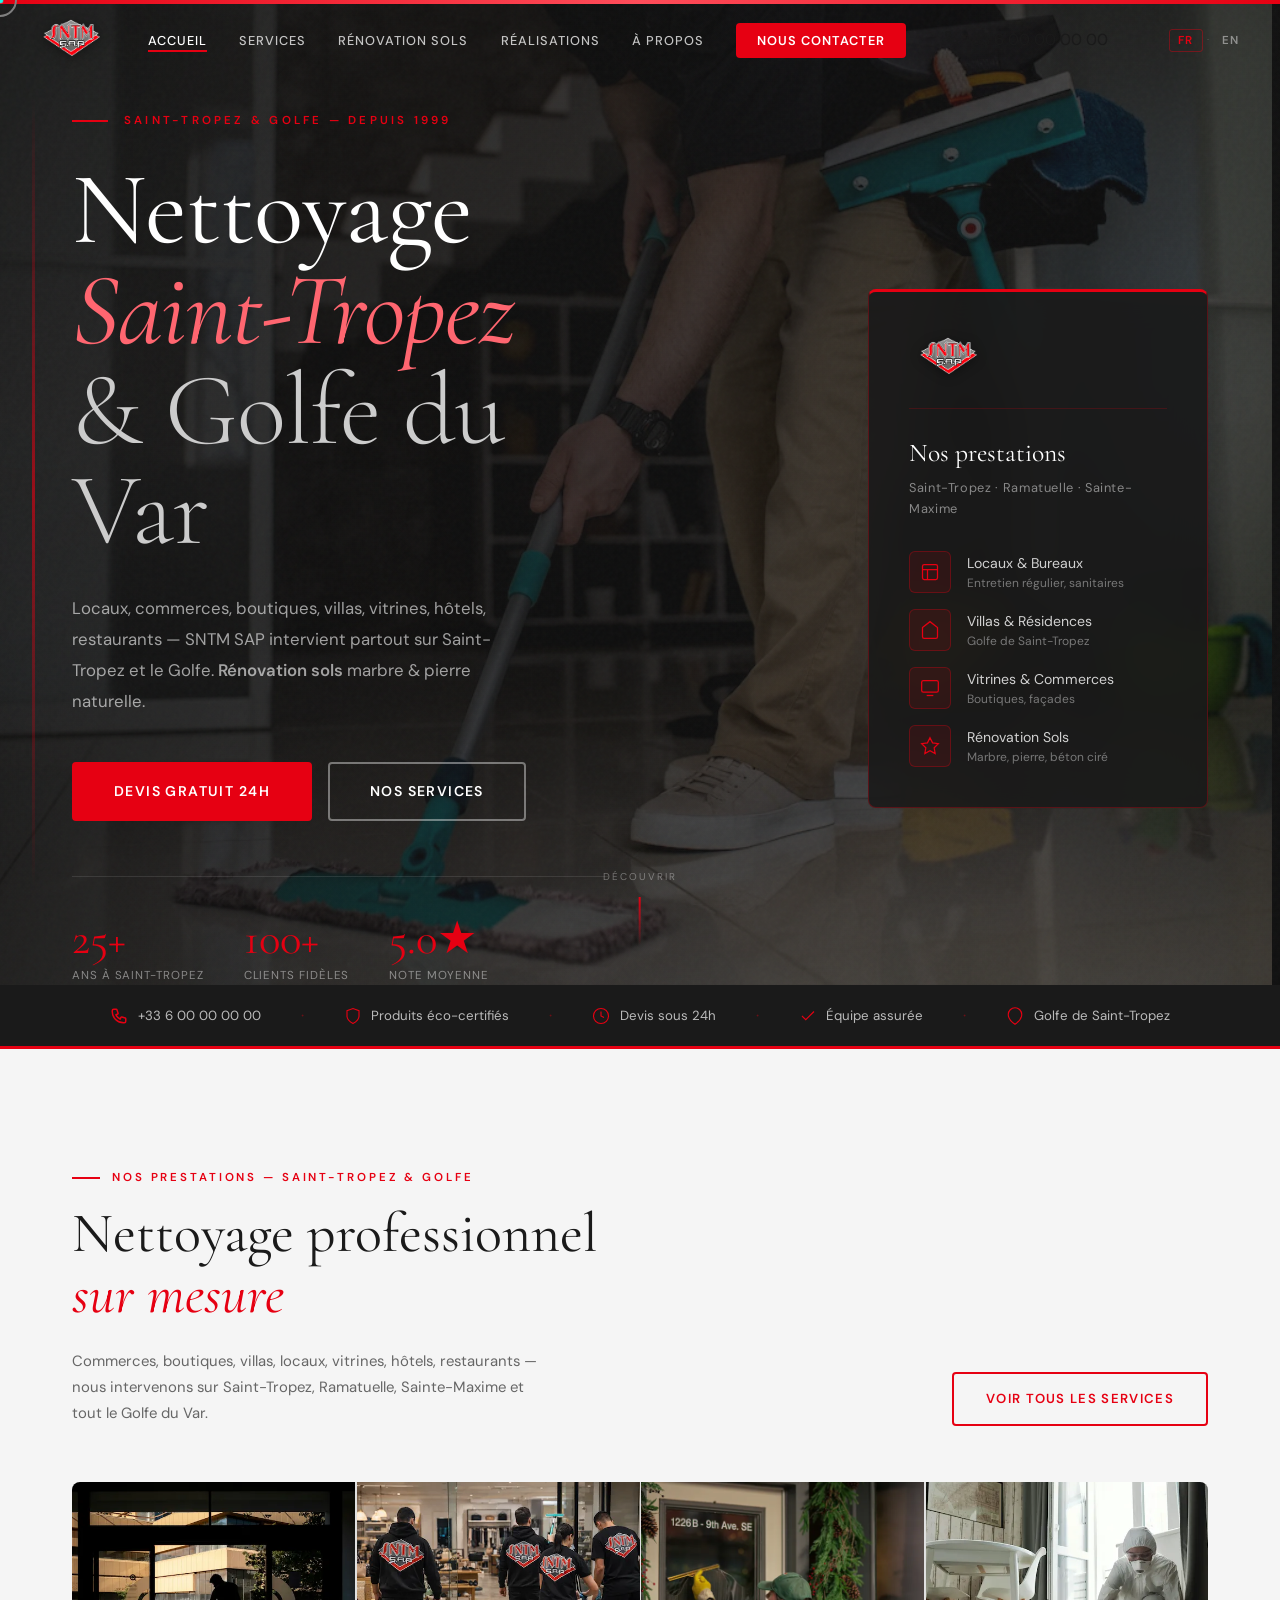
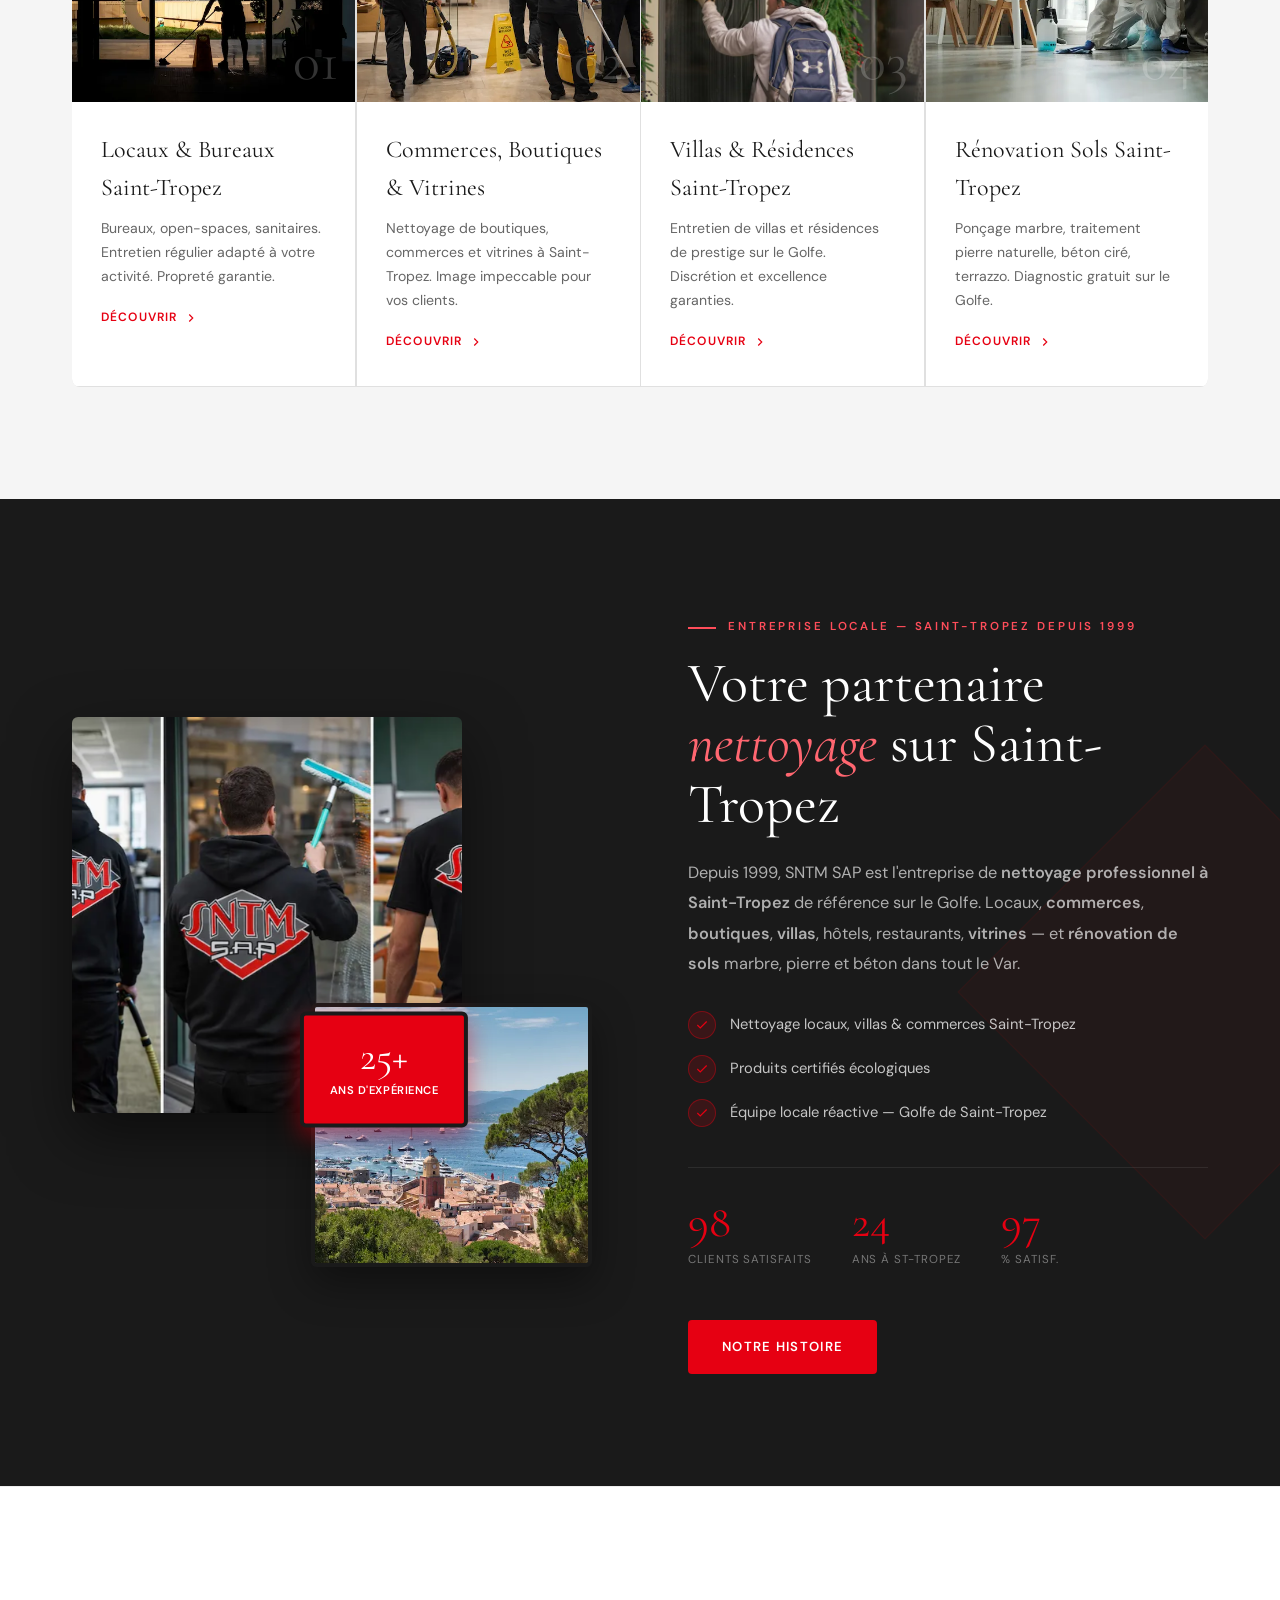
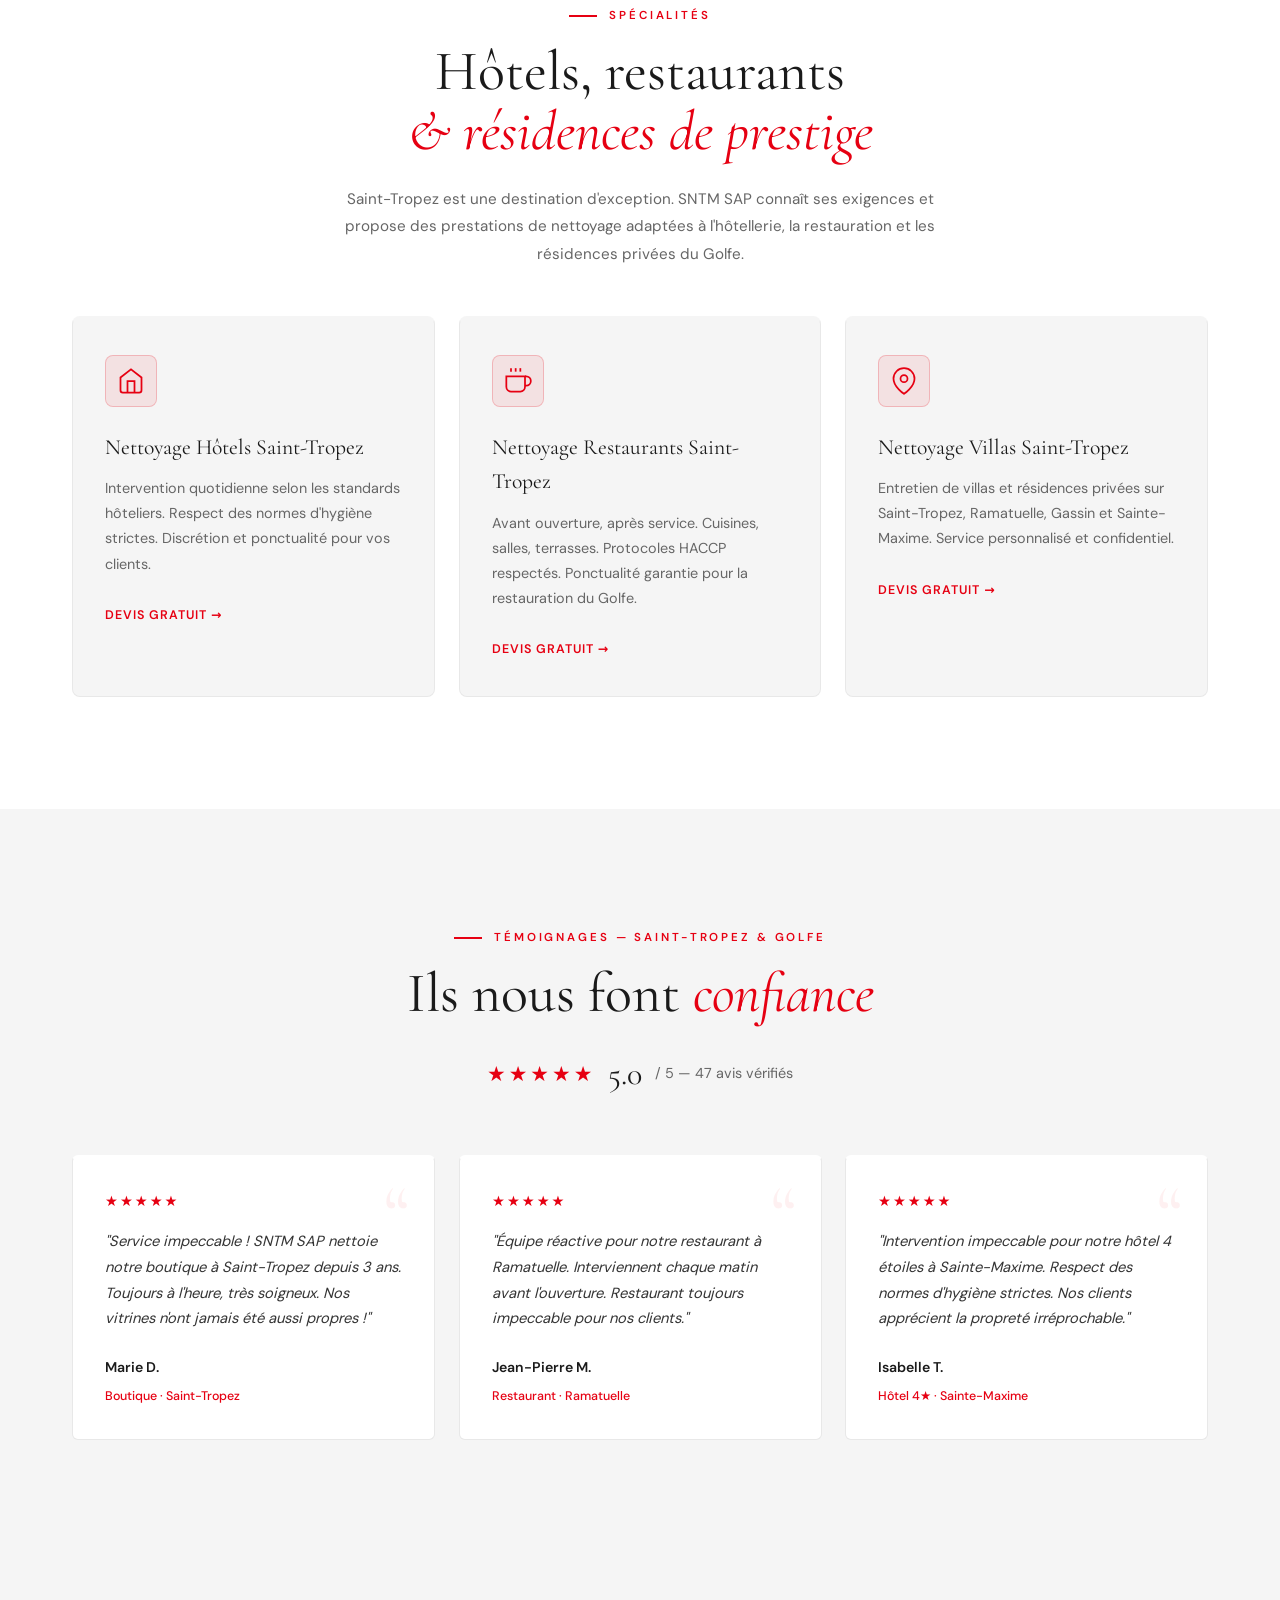
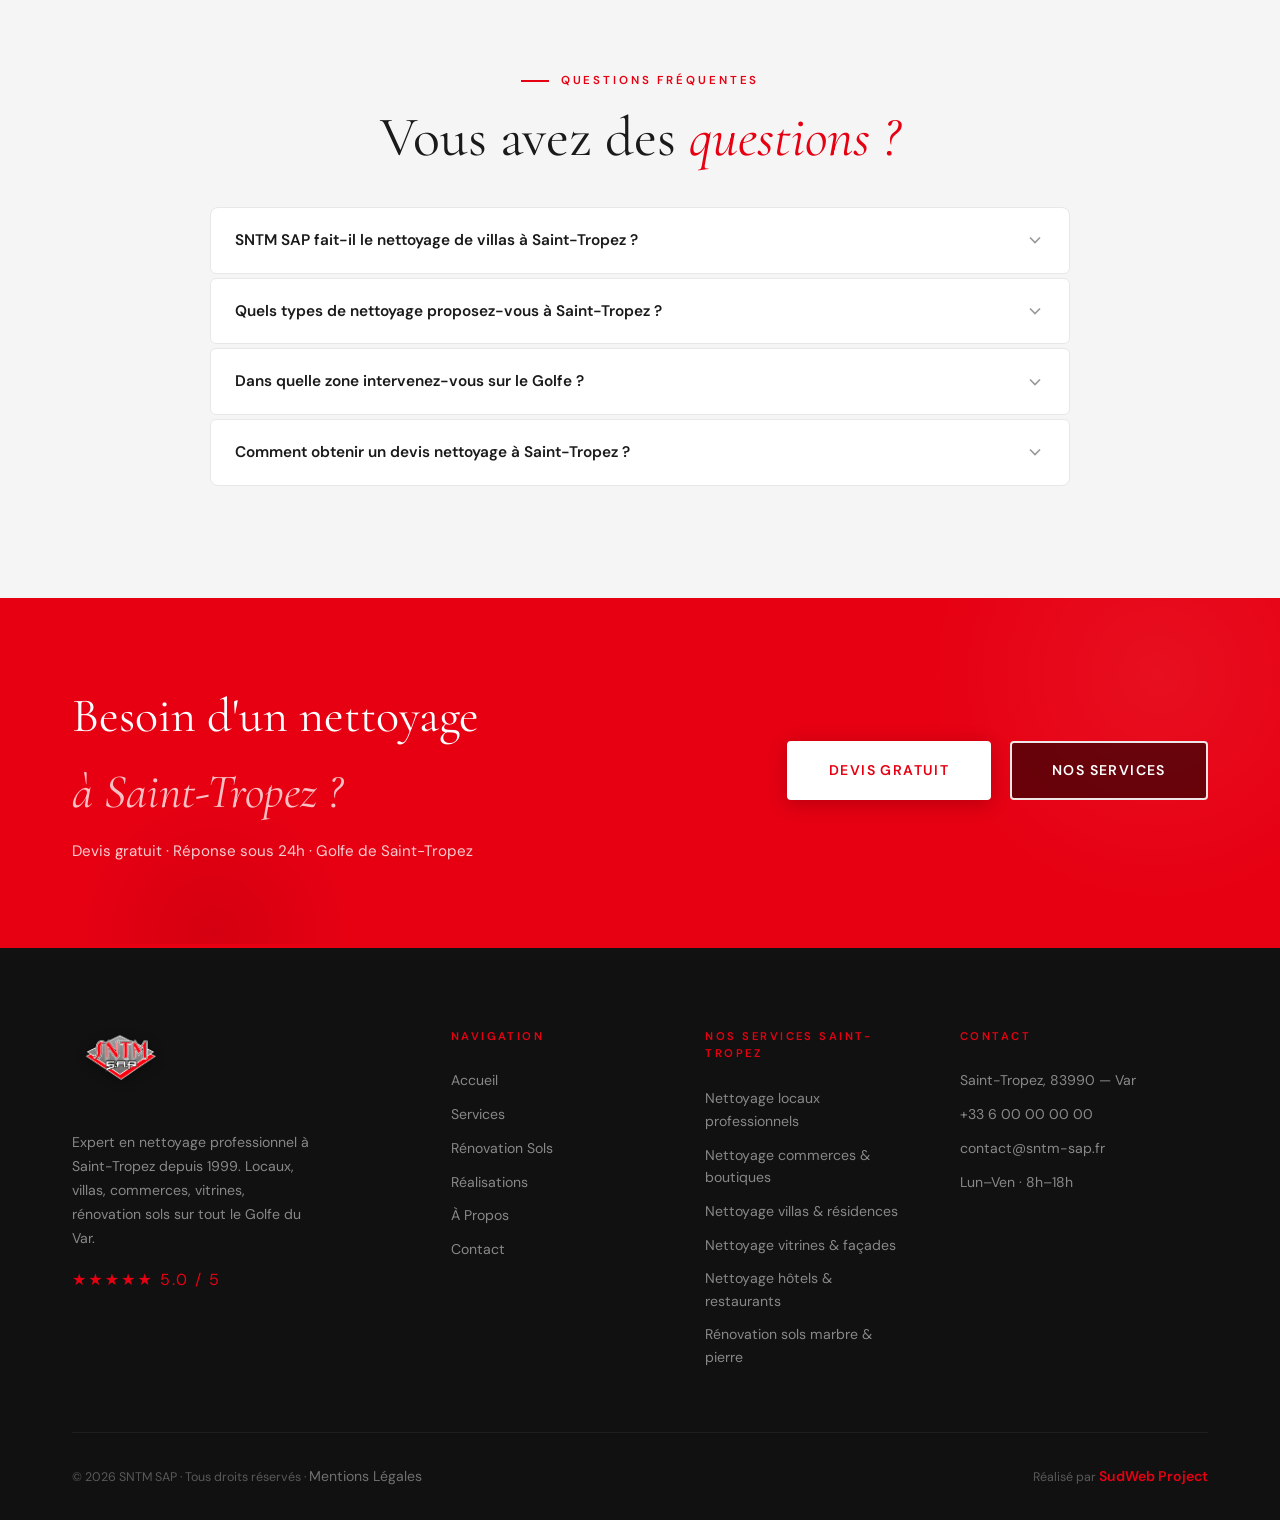
==== index.html @ e5a83b8d "Site SNTM SAP - version finale" ====
<!DOCTYPE html>
<html lang="fr">

<head>
    <meta charset="UTF-8">
    <meta name="viewport" content="width=device-width, initial-scale=1.0">
    <link rel="icon" type="image/x-icon" href="images/favicon (2).ico">
    <link rel="icon" type="image/png" sizes="32x32" href="images/favicon-32x32.png">
    <link rel="apple-touch-icon" sizes="180x180" href="images/apple-touch-icon.png">
    <meta name="theme-color" content="#e60012">

    <!-- TITLE — 57 cars, mot-clé principal en premier -->
    <title>Nettoyage Saint-Tropez – SNTM SAP | Locaux, Villas, Vitrines & Sols</title>

    <!-- META DESCRIPTION — 158 cars, CTA + mots-clés -->
    <meta name="description"
        content="SNTM SAP, nettoyage professionnel à Saint-Tropez depuis 1999. Locaux, commerces, boutiques, villas, vitrines, hôtels. Rénovation sols marbre. Golfe du Var. Devis gratuit 24h.">

    <meta name="robots" content="index, follow, max-snippet:-1, max-image-preview:large, max-video-preview:-1">

    <!-- OPEN GRAPH -->
    <meta property="og:type" content="website">
    <meta property="og:url" content="https://sntm-sap.fr/">
    <meta property="og:title" content="Nettoyage Saint-Tropez – SNTM SAP | Locaux, Villas & Vitrines">
    <meta property="og:description"
        content="Expert nettoyage professionnel Saint-Tropez. Locaux, boutiques, villas, vitrines, rénovation sols marbre. Devis gratuit 24h.">
    <meta property="og:image" content="https://sntm-sap.fr/images/og-sntm-sap.jpg">
    <meta property="og:image:width" content="1200">
    <meta property="og:image:height" content="630">
    <meta property="og:locale" content="fr_FR">
    <meta property="og:site_name" content="SNTM SAP – Nettoyage Saint-Tropez">

    <!-- TWITTER CARD -->
    <meta name="twitter:card" content="summary_large_image">
    <meta name="twitter:title" content="Nettoyage Saint-Tropez – SNTM SAP">
    <meta name="twitter:description"
        content="Nettoyage professionnel Saint-Tropez. Locaux, boutiques, villas, vitrines. Devis 24h.">
    <meta name="twitter:image" content="https://sntm-sap.fr/images/og-sntm-sap.jpg">

    <!-- KEYWORDS — tous les termes cibles -->
    <meta name="keywords"
        content="nettoyage saint-tropez, nettoyage st tropez, nettoyage professionnel saint-tropez, nettoyage commerce saint-tropez, nettoyage boutique saint-tropez, nettoyage vitrines saint-tropez, nettoyage villas saint-tropez, nettoyage locaux saint-tropez, nettoyage hôtel saint-tropez, nettoyage restaurant saint-tropez, rénovation sols saint-tropez, ponçage marbre saint-tropez, entretien locaux var, nettoyage professionnel var 83, société nettoyage golfe saint-tropez, SNTM SAP">

    <!-- GEO -->
    <meta name="geo.region" content="FR-83">
    <meta name="geo.placename" content="Saint-Tropez">
    <meta name="geo.position" content="43.2677;6.6407">
    <meta name="ICBM" content="43.2677, 6.6407">
    <meta name="author" content="SNTM SAP">

    <link rel="canonical" href="https://sntm-sap.fr/">
    <link rel="sitemap" type="application/xml" href="/sitemap.xml">

    <!-- Polices locales — RGPD compliant, 0 requête externe -->
    <link rel="preload" href="fonts/cormorant-garamond-v21-latin-regular.woff2" as="font" type="font/woff2" crossorigin>
    <link rel="preload" href="fonts/cormorant-garamond-v21-latin-italic.woff2" as="font" type="font/woff2" crossorigin>
    <link rel="preload" href="fonts/dm-sans-v17-latin-regular.woff2" as="font" type="font/woff2" crossorigin>
    <link rel="preload" href="fonts/dm-sans-v17-latin-500.woff2" as="font" type="font/woff2" crossorigin>
    <link rel="stylesheet" href="css/fonts.css">

    <link rel="stylesheet" href="css/style.css">
    <link rel="stylesheet" href="css/pages.css">

    <!-- SCHEMA.ORG — LocalBusiness complet + FAQ -->
    <script type="application/ld+json">
  {
    "@context": "https://schema.org",
    "@graph": [
      {
        "@type": "LocalBusiness",
        "@id": "https://sntm-sap.fr/#business",
        "name": "SNTM SAP",
        "legalName": "SNTM SAP",
        "image": "https://sntm-sap.fr/images/og-sntm-sap.jpg",
        "logo": "https://sntm-sap.fr/images/logo SNTM sans fond.webp",
        "description": "SNTM SAP, entreprise de nettoyage professionnel à Saint-Tropez depuis 1999. Nettoyage de locaux, commerces, boutiques, villas, hôtels, restaurants et vitrines. Rénovation de sols en marbre et pierre naturelle sur tout le Golfe de Saint-Tropez.",
        "url": "https://sntm-sap.fr",
        "telephone": "+33600000000",
        "email": "contact@sntm-sap.fr",
        "foundingDate": "1999",
        "slogan": "Votre expert nettoyage professionnel à Saint-Tropez",
        "address": {
          "@type": "PostalAddress",
          "addressLocality": "Saint-Tropez",
          "postalCode": "83990",
          "addressRegion": "Var",
          "addressCountry": "FR"
        },
        "geo": {
          "@type": "GeoCoordinates",
          "latitude": 43.2677,
          "longitude": 6.6407
        },
        "areaServed": [
          {"@type": "City", "name": "Saint-Tropez"},
          {"@type": "City", "name": "Ramatuelle"},
          {"@type": "City", "name": "Gassin"},
          {"@type": "City", "name": "Grimaud"},
          {"@type": "City", "name": "Port Grimaud"},
          {"@type": "City", "name": "Sainte-Maxime"},
          {"@type": "City", "name": "Cavalaire-sur-Mer"},
          {"@type": "City", "name": "La Croix-Valmer"},
          {"@type": "City", "name": "Cogolin"}
        ],
        "openingHoursSpecification": {
          "@type": "OpeningHoursSpecification",
          "dayOfWeek": ["Monday","Tuesday","Wednesday","Thursday","Friday"],
          "opens": "08:00",
          "closes": "18:00"
        },
        "priceRange": "$$",
        "hasOfferCatalog": {
          "@type": "OfferCatalog",
          "name": "Services nettoyage professionnel Saint-Tropez",
          "itemListElement": [
            {"@type": "Offer","itemOffered":{"@type":"Service","name":"Nettoyage locaux professionnels Saint-Tropez"}},
            {"@type": "Offer","itemOffered":{"@type":"Service","name":"Nettoyage commerces et boutiques Saint-Tropez"}},
            {"@type": "Offer","itemOffered":{"@type":"Service","name":"Nettoyage villas Saint-Tropez"}},
            {"@type": "Offer","itemOffered":{"@type":"Service","name":"Nettoyage vitrines Saint-Tropez"}},
            {"@type": "Offer","itemOffered":{"@type":"Service","name":"Nettoyage hôtels Saint-Tropez"}},
            {"@type": "Offer","itemOffered":{"@type":"Service","name":"Nettoyage restaurants Saint-Tropez"}},
            {"@type": "Offer","itemOffered":{"@type":"Service","name":"Rénovation sols marbre Saint-Tropez"}}
          ]
        },
        "aggregateRating": {
          "@type": "AggregateRating",
          "ratingValue": "5.0",
          "bestRating": "5",
          "ratingCount": "47"
        },
        "review": [
          {
            "@type": "Review",
            "author": {"@type": "Person", "name": "Marie D."},
            "reviewRating": {"@type": "Rating", "ratingValue": "5"},
            "reviewBody": "Service impeccable ! SNTM SAP nettoie notre boutique à Saint-Tropez depuis 3 ans. Toujours à l'heure, professionnels et très soigneux."
          },
          {
            "@type": "Review",
            "author": {"@type": "Person", "name": "Jean-Pierre M."},
            "reviewRating": {"@type": "Rating", "ratingValue": "5"},
            "reviewBody": "Équipe réactive pour notre restaurant à Ramatuelle. Ils interviennent chaque matin. Je recommande vivement."
          }
        ]
      },
      {
        "@type": "WebSite",
        "@id": "https://sntm-sap.fr/#website",
        "url": "https://sntm-sap.fr",
        "name": "SNTM SAP – Nettoyage Professionnel Saint-Tropez",
        "inLanguage": "fr-FR"
      },
      {
        "@type": "BreadcrumbList",
        "itemListElement": [
          {"@type": "ListItem", "position": 1, "name": "Accueil", "item": "https://sntm-sap.fr/"}
        ]
      },
      {
        "@type": "FAQPage",
        "mainEntity": [
          {
            "@type": "Question",
            "name": "SNTM SAP fait-il le nettoyage de villas à Saint-Tropez ?",
            "acceptedAnswer": {
              "@type": "Answer",
              "text": "Oui, SNTM SAP intervient pour le nettoyage de villas et résidences de prestige sur tout le Golfe de Saint-Tropez — Saint-Tropez, Ramatuelle, Gassin, Sainte-Maxime, La Croix-Valmer."
            }
          },
          {
            "@type": "Question",
            "name": "Quels types de nettoyage proposez-vous à Saint-Tropez ?",
            "acceptedAnswer": {
              "@type": "Answer",
              "text": "SNTM SAP propose le nettoyage de locaux professionnels, commerces, boutiques, villas, hôtels, restaurants et vitrines à Saint-Tropez. Nous réalisons également la rénovation de sols en marbre, pierre naturelle et béton ciré sur tout le Var."
            }
          },
          {
            "@type": "Question",
            "name": "Dans quelle zone SNTM SAP intervient-il sur le Golfe ?",
            "acceptedAnswer": {
              "@type": "Answer",
              "text": "SNTM SAP intervient sur tout le Golfe de Saint-Tropez : Saint-Tropez, Ramatuelle, Gassin, Grimaud, Port Grimaud, Sainte-Maxime, Cavalaire-sur-Mer, La Croix-Valmer et Cogolin."
            }
          },
          {
            "@type": "Question",
            "name": "Comment obtenir un devis pour un nettoyage à Saint-Tropez ?",
            "acceptedAnswer": {
              "@type": "Answer",
              "text": "Contactez SNTM SAP par téléphone au +33 6 00 00 00 00 ou via le formulaire de contact. Nous répondons sous 24h avec un devis gratuit et personnalisé."
            }
          }
        ]
      }
    ]
  }
  </script>
</head>

<body>

    <div class="cursor-dot" id="cursorDot"></div>
    <div class="cursor-ring" id="cursorRing"></div>

    <!-- NAV -->
    <nav class="nav" id="nav">
        <div class="nav-inner">
            <a href="index.html" class="nav-logo" aria-label="SNTM SAP - Nettoyage Saint-Tropez - Accueil">
                <img src="images/logo SNTM sans fond.webp" alt="SNTM SAP nettoyage professionnel Saint-Tropez"
                    class="nav-logo-img" width="120" height="52">
            </a>
            <ul class="nav-links">
                <li><a href="index.html" class="nav-link active">Accueil</a></li>
                <li><a href="services.html" class="nav-link">Services</a></li>
                <li><a href="sols.html" class="nav-link">Rénovation Sols</a></li>
                <li><a href="realisations.html" class="nav-link">Réalisations</a></li>
                <li><a href="apropos.html" class="nav-link">À Propos</a></li>
                <li><a href="contact.html" class="nav-link nav-cta">Nous contacter</a></li>
            </ul>
            <a href="tel:+33600000000" class="nav-tel" aria-label="Appeler SNTM SAP">
                <svg width="15" height="15" viewBox="0 0 24 24" fill="none" stroke="currentColor" stroke-width="2.5">
                    <path
                        d="M3 5a2 2 0 012-2h3.28a1 1 0 01.948.684l1.498 4.493a1 1 0 01-.502 1.21l-2.257 1.13a11.042 11.042 0 005.516 5.516l1.13-2.257a1 1 0 011.21-.502l4.493 1.498a1 1 0 01.684.949V19a2 2 0 01-2 2h-1C9.716 21 3 14.284 3 6V5z" />
                </svg>
                <span>+33 6 00 00 00 00</span>
            </a>
            <div class="nav-lang">
                <button class="lang-btn active" data-lang="fr">FR</button>
                <span class="lang-sep">·</span>
                <button class="lang-btn" data-lang="en">EN</button>
                <div id="google_translate_element" style="display:none"></div>
            </div>
            <button class="burger" id="burger" aria-label="Menu">
                <span></span><span></span><span></span>
            </button>
        </div>
    </nav>

    <div class="mobile-overlay" id="mobileOverlay"></div>
    <div class="mobile-menu" id="mobileMenu">
        <div class="mobile-menu-logo">
            <img src="images/logo SNTM sans fond.webp" alt="SNTM SAP" width="120" height="52">
        </div>
        <a href="tel:+33600000000" class="mobile-menu-tel">
            <svg width="16" height="16" viewBox="0 0 24 24" fill="none" stroke="currentColor" stroke-width="2.5">
                <path
                    d="M3 5a2 2 0 012-2h3.28a1 1 0 01.948.684l1.498 4.493a1 1 0 01-.502 1.21l-2.257 1.13a11.042 11.042 0 005.516 5.516l1.13-2.257a1 1 0 011.21-.502l4.493 1.498a1 1 0 01.684.949V19a2 2 0 01-2 2h-1C9.716 21 3 14.284 3 6V5z" />
            </svg>
            +33 6 00 00 00 00
        </a>
        <ul>
            <li><a href="index.html" class="mobile-link">Accueil</a></li>
            <li><a href="services.html" class="mobile-link">Services</a></li>
            <li><a href="sols.html" class="mobile-link">Rénovation Sols</a></li>
            <li><a href="realisations.html" class="mobile-link">Réalisations</a></li>
            <li><a href="apropos.html" class="mobile-link">À Propos</a></li>
            <li><a href="contact.html" class="mobile-link cta">Nous contacter</a></li>
        </ul>
    </div>

    <main>

        <!-- HERO — H1 avec mot-clé principal "Nettoyage Saint-Tropez" -->
        <section class="hero" aria-label="Nettoyage professionnel Saint-Tropez">
            <div class="hero-bg">
                <div class="hero-slide active" style="background-image:url('images/Hero-index-nettoyage-locaux.webp')">
                </div>
                <div class="hero-slide" style="background-image:url('images/nettoyage locaux pro.webp')"></div>
                <div class="hero-slide" style="background-image:url('images/nettoyage locaux professionnels.webp')">
                </div>
                <div class="hero-overlay"></div>
                <div class="hero-grain"></div>
            </div>
            <div class="hero-line" aria-hidden="true"></div>

            <div class="hero-content">
                <div class="hero-left">

                    <div class="hero-logo-badge" data-reveal>
                        <img src="images/logo SNTM sans fond.webp" alt="SNTM SAP – Nettoyage Professionnel Saint-Tropez"
                            class="hero-logo-img" width="180" height="78" loading="eager">
                    </div>

                    <div class="hero-eyebrow" data-reveal>Saint-Tropez &amp; Golfe — Depuis 1999</div>

                    <!-- H1 : mot-clé "Nettoyage Saint-Tropez" en premier -->
                    <h1 class="hero-title" data-reveal data-d="1">
                        <span>Nettoyage</span>
                        <em>Saint-Tropez</em>
                        <strong>&amp; Golfe du Var</strong>
                    </h1>

                    <!-- Sous-titre : cite tous les types de lieux -->
                    <p class="hero-sub" data-reveal data-d="2">
                        Locaux, commerces, boutiques, villas, vitrines, hôtels, restaurants — SNTM SAP intervient
                        partout sur Saint-Tropez et le Golfe. <strong>Rénovation sols</strong> marbre &amp; pierre
                        naturelle.
                    </p>

                    <div class="hero-actions" data-reveal data-d="3">
                        <a href="contact.html" class="btn btn-red btn-lg">Devis Gratuit 24h</a>
                        <a href="services.html" class="btn btn-ghost-white btn-lg">Nos Services</a>
                    </div>

                    <div class="hero-stats" data-reveal data-d="4">
                        <div class="hero-stat"><strong>25+</strong><span>Ans à Saint-Tropez</span></div>
                        <div class="hero-stat"><strong>100+</strong><span>Clients fidèles</span></div>
                        <div class="hero-stat"><strong>5.0★</strong><span>Note moyenne</span></div>
                    </div>
                </div>

                <div class="hero-right" data-reveal data-d="3">
                    <div class="hero-card-float">
                        <div class="hero-card-logo">
                            <img src="images/logo SNTM sans fond.webp" alt="SNTM SAP" width="130" height="56"
                                loading="eager">
                        </div>
                        <div class="hero-card-title">Nos prestations</div>
                        <div class="hero-card-sub">Saint-Tropez · Ramatuelle · Sainte-Maxime</div>
                        <div class="hero-card-items">
                            <div class="hero-card-item">
                                <div class="hero-card-icon"><svg width="20" height="20" viewBox="0 0 24 24" fill="none"
                                        stroke="currentColor" stroke-width="1.5">
                                        <rect x="3" y="3" width="18" height="18" rx="2" />
                                        <path d="M3 9h18M9 21V9" />
                                    </svg></div>
                                <div class="hero-card-label">Locaux &amp; Bureaux<strong>Entretien régulier,
                                        sanitaires</strong></div>
                            </div>
                            <div class="hero-card-item">
                                <div class="hero-card-icon"><svg width="20" height="20" viewBox="0 0 24 24" fill="none"
                                        stroke="currentColor" stroke-width="1.5">
                                        <path d="M3 9l9-7 9 7v11a2 2 0 01-2 2H5a2 2 0 01-2-2z" />
                                    </svg></div>
                                <div class="hero-card-label">Villas &amp; Résidences<strong>Golfe de
                                        Saint-Tropez</strong></div>
                            </div>
                            <div class="hero-card-item">
                                <div class="hero-card-icon"><svg width="20" height="20" viewBox="0 0 24 24" fill="none"
                                        stroke="currentColor" stroke-width="1.5">
                                        <rect x="2" y="3" width="20" height="14" rx="2" />
                                        <line x1="8" y1="21" x2="16" y2="21" />
                                    </svg></div>
                                <div class="hero-card-label">Vitrines &amp; Commerces<strong>Boutiques, façades</strong>
                                </div>
                            </div>
                            <div class="hero-card-item">
                                <div class="hero-card-icon"><svg width="20" height="20" viewBox="0 0 24 24" fill="none"
                                        stroke="currentColor" stroke-width="1.5">
                                        <polygon
                                            points="12 2 15.09 8.26 22 9.27 17 14.14 18.18 21.02 12 17.77 5.82 21.02 7 14.14 2 9.27 8.91 8.26 12 2" />
                                    </svg></div>
                                <div class="hero-card-label">Rénovation Sols<strong>Marbre, pierre, béton ciré</strong>
                                </div>
                            </div>
                        </div>
                    </div>
                </div>
            </div>

            <div class="hero-scroll" aria-hidden="true">
                <span>Découvrir</span>
                <div class="hero-scroll-bar"></div>
            </div>
        </section>

        <!-- TRUST STRIP -->
        <div class="trust-strip">
            <div class="trust-strip-inner">
                <a href="tel:+33600000000" class="trust-item trust-tel" aria-label="Appeler SNTM SAP">
                    <svg width="18" height="18" viewBox="0 0 24 24" fill="none" stroke="currentColor" stroke-width="2">
                        <path
                            d="M3 5a2 2 0 012-2h3.28a1 1 0 01.948.684l1.498 4.493a1 1 0 01-.502 1.21l-2.257 1.13a11.042 11.042 0 005.516 5.516l1.13-2.257a1 1 0 011.21-.502l4.493 1.498a1 1 0 01.684.949V19a2 2 0 01-2 2h-1C9.716 21 3 14.284 3 6V5z" />
                    </svg>
                    <span class="trust-tel-num">+33 6 00 00 00 00</span>
                </a>
                <div class="trust-sep">·</div>
                <div class="trust-item"><svg width="18" height="18" viewBox="0 0 24 24" fill="none"
                        stroke="currentColor" stroke-width="1.5">
                        <path d="M12 22s8-4 8-10V5l-8-3-8 3v7c0 6 8 10 8 10z" />
                    </svg><span>Produits éco-certifiés</span></div>
                <div class="trust-sep">·</div>
                <div class="trust-item"><svg width="18" height="18" viewBox="0 0 24 24" fill="none"
                        stroke="currentColor" stroke-width="1.5">
                        <circle cx="12" cy="12" r="10" />
                        <polyline points="12 6 12 12 16 14" />
                    </svg><span>Devis sous 24h</span></div>
                <div class="trust-sep">·</div>
                <div class="trust-item"><svg width="18" height="18" viewBox="0 0 24 24" fill="none"
                        stroke="currentColor" stroke-width="1.5">
                        <polyline points="20 6 9 17 4 12" />
                    </svg><span>Équipe assurée</span></div>
                <div class="trust-sep">·</div>
                <div class="trust-item"><svg width="18" height="18" viewBox="0 0 24 24" fill="none"
                        stroke="currentColor" stroke-width="1.5">
                        <path d="M21 10c0 7-9 13-9 13s-9-6-9-13a9 9 0 0118 0z" />
                    </svg><span>Golfe de Saint-Tropez</span></div>
            </div>
        </div>

        <!-- SERVICES — H2 + H3 avec mots-clés locaux -->
        <section class="home-services" aria-label="Services nettoyage Saint-Tropez">
            <div class="container">
                <div class="home-services-header" data-reveal>
                    <div>
                        <div class="s-tag">Nos Prestations — Saint-Tropez &amp; Golfe</div>
                        <h2 class="s-title">Nettoyage professionnel<br><em>sur mesure</em></h2>
                        <p style="color:#666;font-size:.93rem;max-width:480px;margin-top:.75rem;line-height:1.75">
                            Commerces, boutiques, villas, locaux, vitrines, hôtels, restaurants — nous intervenons sur
                            Saint-Tropez, Ramatuelle, Sainte-Maxime et tout le Golfe du Var.
                        </p>
                    </div>
                    <a href="services.html" class="btn btn-outline-red">Voir tous les services</a>
                </div>

                <div class="home-services-grid">
                    <article class="hs-card" data-reveal data-d="1">
                        <div class="hs-card-img">
                            <img src="images/Nettoyage-bureau.webp"
                                alt="Nettoyage locaux professionnels bureaux Saint-Tropez" loading="lazy" width="600"
                                height="400">
                            <span class="hs-card-num">01</span>
                        </div>
                        <div class="hs-card-body">
                            <h3>Locaux &amp; Bureaux Saint-Tropez</h3>
                            <p>Bureaux, open-spaces, sanitaires. Entretien régulier adapté à votre activité. Propreté
                                garantie.</p>
                            <a href="services.html#locaux" class="hs-card-link">Découvrir <svg width="14" height="14"
                                    viewBox="0 0 24 24" fill="none" stroke="currentColor" stroke-width="2">
                                    <polyline points="9 18 15 12 9 6" />
                                </svg></a>
                        </div>
                    </article>

                    <article class="hs-card" data-reveal data-d="2">
                        <div class="hs-card-img">
                            <img src="images/nettoyage commerce.webp"
                                alt="Nettoyage commerce boutique vitrine Saint-Tropez" loading="lazy" width="600"
                                height="400">
                            <span class="hs-card-num">02</span>
                        </div>
                        <div class="hs-card-body">
                            <h3>Commerces, Boutiques &amp; Vitrines</h3>
                            <p>Nettoyage de boutiques, commerces et vitrines à Saint-Tropez. Image impeccable pour vos
                                clients.</p>
                            <a href="services.html#commerce" class="hs-card-link">Découvrir <svg width="14" height="14"
                                    viewBox="0 0 24 24" fill="none" stroke="currentColor" stroke-width="2">
                                    <polyline points="9 18 15 12 9 6" />
                                </svg></a>
                        </div>
                    </article>

                    <article class="hs-card" data-reveal data-d="3">
                        <div class="hs-card-img">
                            <img src="images/nettoyage vitres homme.webp"
                                alt="Nettoyage villas résidences prestige Golfe Saint-Tropez" loading="lazy" width="600"
                                height="400">
                            <span class="hs-card-num">03</span>
                        </div>
                        <div class="hs-card-body">
                            <h3>Villas &amp; Résidences Saint-Tropez</h3>
                            <p>Entretien de villas et résidences de prestige sur le Golfe. Discrétion et excellence
                                garanties.</p>
                            <a href="services.html#villas" class="hs-card-link">Découvrir <svg width="14" height="14"
                                    viewBox="0 0 24 24" fill="none" stroke="currentColor" stroke-width="2">
                                    <polyline points="9 18 15 12 9 6" />
                                </svg></a>
                        </div>
                    </article>

                    <article class="hs-card" data-reveal data-d="4">
                        <div class="hs-card-img">
                            <img src="images/sols-renovation.webp"
                                alt="Rénovation sols marbre pierre naturelle Saint-Tropez Var" loading="lazy"
                                width="600" height="400">
                            <span class="hs-card-num">04</span>
                        </div>
                        <div class="hs-card-body">
                            <h3>Rénovation Sols Saint-Tropez</h3>
                            <p>Ponçage marbre, traitement pierre naturelle, béton ciré, terrazzo. Diagnostic gratuit sur
                                le Golfe.</p>
                            <a href="sols.html" class="hs-card-link">Découvrir <svg width="14" height="14"
                                    viewBox="0 0 24 24" fill="none" stroke="currentColor" stroke-width="2">
                                    <polyline points="9 18 15 12 9 6" />
                                </svg></a>
                        </div>
                    </article>
                </div>
            </div>
        </section>

        <!-- À PROPOS MINI — texte riche en mots-clés naturels -->
        <section class="home-about" aria-label="SNTM SAP entreprise nettoyage Saint-Tropez depuis 1999">
            <div class="container">
                <div class="home-about-grid">
                    <div class="home-about-imgs" data-reveal>
                        <div class="ha-img-1"><img src="images/équipe SNTM.webp"
                                alt="Équipe SNTM SAP nettoyage Saint-Tropez" loading="lazy"></div>
                        <div class="ha-img-2"><img src="images/image village st tropez.webp"
                                alt="Village Saint-Tropez Var" loading="lazy"></div>
                        <div class="ha-badge"><strong>25+</strong><span>Ans d'expérience</span></div>
                    </div>
                    <div class="home-about-text" data-reveal>
                        <div class="s-tag light">Entreprise locale — Saint-Tropez depuis 1999</div>
                        <h2 class="s-title white">Votre partenaire <em>nettoyage</em> sur Saint-Tropez</h2>
                        <p class="s-desc white">
                            Depuis 1999, SNTM SAP est l'entreprise de <strong>nettoyage professionnel à
                                Saint-Tropez</strong> de référence sur le Golfe. Locaux, <strong>commerces</strong>,
                            <strong>boutiques</strong>, <strong>villas</strong>, hôtels, restaurants,
                            <strong>vitrines</strong> — et <strong>rénovation de sols</strong> marbre, pierre et béton
                            dans tout le Var.
                        </p>
                        <div class="home-about-values">
                            <div class="ha-value">
                                <div class="ha-value-check"><svg width="14" height="14" viewBox="0 0 24 24" fill="none"
                                        stroke="currentColor" stroke-width="2">
                                        <polyline points="20 6 9 17 4 12" />
                                    </svg></div>Nettoyage locaux, villas &amp; commerces Saint-Tropez
                            </div>
                            <div class="ha-value">
                                <div class="ha-value-check"><svg width="14" height="14" viewBox="0 0 24 24" fill="none"
                                        stroke="currentColor" stroke-width="2">
                                        <polyline points="20 6 9 17 4 12" />
                                    </svg></div>Produits certifiés écologiques
                            </div>
                            <div class="ha-value">
                                <div class="ha-value-check"><svg width="14" height="14" viewBox="0 0 24 24" fill="none"
                                        stroke="currentColor" stroke-width="2">
                                        <polyline points="20 6 9 17 4 12" />
                                    </svg></div>Équipe locale réactive — Golfe de Saint-Tropez
                            </div>
                        </div>
                        <div class="home-about-stats">
                            <div class="ha-stat"><strong class="stat-num" data-target="100">0</strong><span>Clients
                                    satisfaits</span></div>
                            <div class="ha-stat"><strong class="stat-num" data-target="25">0</strong><span>Ans à
                                    St-Tropez</span></div>
                            <div class="ha-stat"><strong class="stat-num" data-target="99">0</strong><span>%
                                    satisf.</span></div>
                        </div>
                        <br><a href="apropos.html" class="btn btn-red" style="margin-top:1.5rem">Notre histoire</a>
                    </div>
                </div>
            </div>
        </section>

        <!-- SPÉCIALITÉS HÔTELS / RESTAURANTS / VILLAS — section dédiée aux mots-clés manquants -->
        <section class="home-specialites" aria-label="Nettoyage hôtels restaurants villas Saint-Tropez">
            <div class="container">
                <div data-reveal style="text-align:center;margin-bottom:3rem">
                    <div class="s-tag" style="justify-content:center">Spécialités</div>
                    <h2 class="s-title" style="text-align:center">Hôtels, restaurants<br><em>&amp; résidences de
                            prestige</em></h2>
                    <p
                        style="text-align:center;color:#666;font-size:.95rem;max-width:620px;margin:1rem auto 0;line-height:1.8">
                        Saint-Tropez est une destination d'exception. SNTM SAP connaît ses exigences et propose des
                        prestations de nettoyage adaptées à l'hôtellerie, la restauration et les résidences privées du
                        Golfe.
                    </p>
                </div>
                <div class="specialites-grid">
                    <div class="specialite-card" data-reveal data-d="1">
                        <div class="specialite-icon"><svg width="28" height="28" viewBox="0 0 24 24" fill="none"
                                stroke="currentColor" stroke-width="1.5">
                                <path d="M3 9l9-7 9 7v11a2 2 0 01-2 2H5a2 2 0 01-2-2z" />
                                <polyline points="9 22 9 12 15 12 15 22" />
                            </svg></div>
                        <h3>Nettoyage Hôtels Saint-Tropez</h3>
                        <p>Intervention quotidienne selon les standards hôteliers. Respect des normes d'hygiène
                            strictes. Discrétion et ponctualité pour vos clients.</p>
                        <a href="contact.html" class="specialite-link">Devis gratuit →</a>
                    </div>
                    <div class="specialite-card" data-reveal data-d="2">
                        <div class="specialite-icon"><svg width="28" height="28" viewBox="0 0 24 24" fill="none"
                                stroke="currentColor" stroke-width="1.5">
                                <path d="M18 8h1a4 4 0 010 8h-1" />
                                <path d="M2 8h16v9a4 4 0 01-4 4H6a4 4 0 01-4-4V8z" />
                                <line x1="6" y1="1" x2="6" y2="4" />
                                <line x1="10" y1="1" x2="10" y2="4" />
                                <line x1="14" y1="1" x2="14" y2="4" />
                            </svg></div>
                        <h3>Nettoyage Restaurants Saint-Tropez</h3>
                        <p>Avant ouverture, après service. Cuisines, salles, terrasses. Protocoles HACCP respectés.
                            Ponctualité garantie pour la restauration du Golfe.</p>
                        <a href="contact.html" class="specialite-link">Devis gratuit →</a>
                    </div>
                    <div class="specialite-card" data-reveal data-d="3">
                        <div class="specialite-icon"><svg width="28" height="28" viewBox="0 0 24 24" fill="none"
                                stroke="currentColor" stroke-width="1.5">
                                <path d="M21 10c0 7-9 13-9 13s-9-6-9-13a9 9 0 0118 0z" />
                                <circle cx="12" cy="10" r="3" />
                            </svg></div>
                        <h3>Nettoyage Villas Saint-Tropez</h3>
                        <p>Entretien de villas et résidences privées sur Saint-Tropez, Ramatuelle, Gassin et
                            Sainte-Maxime. Service personnalisé et confidentiel.</p>
                        <a href="contact.html" class="specialite-link">Devis gratuit →</a>
                    </div>
                </div>
            </div>
        </section>

        <!-- AVIS -->
        <section class="home-reviews" aria-label="Avis clients nettoyage Saint-Tropez">
            <div class="container">
                <div class="home-reviews-header" data-reveal>
                    <div class="s-tag" style="justify-content:center">Témoignages — Saint-Tropez &amp; Golfe</div>
                    <h2 class="s-title" style="text-align:center">Ils nous font <em>confiance</em></h2>
                    <div class="home-reviews-score">
                        <span class="stars">★★★★★</span>
                        <strong>5.0</strong>
                        <span>/ 5 — 47 avis vérifiés</span>
                    </div>
                </div>
                <div class="reviews-grid">
                    <blockquote class="review-card" data-reveal data-d="1">
                        <div class="review-stars">★★★★★</div>
                        <p class="review-text">"Service impeccable ! SNTM SAP nettoie notre boutique à Saint-Tropez
                            depuis 3 ans. Toujours à l'heure, très soigneux. Nos vitrines n'ont jamais été aussi propres
                            !"</p>
                        <div class="review-author"><strong>Marie D.</strong><span>Boutique · Saint-Tropez</span></div>
                    </blockquote>
                    <blockquote class="review-card" data-reveal data-d="2">
                        <div class="review-stars">★★★★★</div>
                        <p class="review-text">"Équipe réactive pour notre restaurant à Ramatuelle. Interviennent chaque
                            matin avant l'ouverture. Restaurant toujours impeccable pour nos clients."</p>
                        <div class="review-author"><strong>Jean-Pierre M.</strong><span>Restaurant · Ramatuelle</span>
                        </div>
                    </blockquote>
                    <blockquote class="review-card" data-reveal data-d="3">
                        <div class="review-stars">★★★★★</div>
                        <p class="review-text">"Intervention impeccable pour notre hôtel 4 étoiles à Sainte-Maxime.
                            Respect des normes d'hygiène strictes. Nos clients apprécient la propreté irréprochable."
                        </p>
                        <div class="review-author"><strong>Isabelle T.</strong><span>Hôtel 4★ · Sainte-Maxime</span>
                        </div>
                    </blockquote>
                </div>
            </div>
        </section>

        <!-- FAQ — renforce les rich snippets Google -->
        <section class="home-faq" aria-label="Questions fréquentes nettoyage Saint-Tropez">
            <div class="container">
                <div data-reveal style="text-align:center;margin-bottom:2.5rem">
                    <div class="s-tag" style="justify-content:center">Questions fréquentes</div>
                    <h2 class="s-title" style="text-align:center">Vous avez des <em>questions ?</em></h2>
                </div>
                <div class="faq-grid">
                    <details class="faq-item" data-reveal data-d="1">
                        <summary class="faq-question"><span>SNTM SAP fait-il le nettoyage de villas à Saint-Tropez
                                ?</span><svg class="faq-icon" width="20" height="20" viewBox="0 0 24 24" fill="none"
                                stroke="currentColor" stroke-width="2">
                                <polyline points="6 9 12 15 18 9" />
                            </svg></summary>
                        <div class="faq-answer">
                            <p>Oui, SNTM SAP intervient pour le <strong>nettoyage de villas</strong> et résidences de
                                prestige sur tout le Golfe de Saint-Tropez — Saint-Tropez, Ramatuelle, Gassin,
                                Sainte-Maxime, La Croix-Valmer. Service personnalisé et confidentiel.</p>
                        </div>
                    </details>
                    <details class="faq-item" data-reveal data-d="2">
                        <summary class="faq-question"><span>Quels types de nettoyage proposez-vous à Saint-Tropez
                                ?</span><svg class="faq-icon" width="20" height="20" viewBox="0 0 24 24" fill="none"
                                stroke="currentColor" stroke-width="2">
                                <polyline points="6 9 12 15 18 9" />
                            </svg></summary>
                        <div class="faq-answer">
                            <p>SNTM SAP propose le <strong>nettoyage de locaux</strong>, commerces, boutiques, villas,
                                hôtels, restaurants et vitrines à Saint-Tropez et sur le Golfe. Nous réalisons aussi la
                                <strong>rénovation de sols</strong> en marbre, pierre naturelle et béton ciré dans tout
                                le Var.
                            </p>
                        </div>
                    </details>
                    <details class="faq-item" data-reveal data-d="3">
                        <summary class="faq-question"><span>Dans quelle zone intervenez-vous sur le Golfe ?</span><svg
                                class="faq-icon" width="20" height="20" viewBox="0 0 24 24" fill="none"
                                stroke="currentColor" stroke-width="2">
                                <polyline points="6 9 12 15 18 9" />
                            </svg></summary>
                        <div class="faq-answer">
                            <p>Nous intervenons sur tout le Golfe : <strong>Saint-Tropez</strong>, Ramatuelle, Gassin,
                                Grimaud, Port Grimaud, Sainte-Maxime, Cavalaire-sur-Mer, La Croix-Valmer et Cogolin.</p>
                        </div>
                    </details>
                    <details class="faq-item" data-reveal data-d="4">
                        <summary class="faq-question"><span>Comment obtenir un devis nettoyage à Saint-Tropez
                                ?</span><svg class="faq-icon" width="20" height="20" viewBox="0 0 24 24" fill="none"
                                stroke="currentColor" stroke-width="2">
                                <polyline points="6 9 12 15 18 9" />
                            </svg></summary>
                        <div class="faq-answer">
                            <p>Appelez-nous au <a href="tel:+33600000000">+33 6 00 00 00 00</a> ou utilisez notre <a
                                    href="contact.html">formulaire de contact</a>. Nous vous répondons sous
                                <strong>24h</strong> avec un devis gratuit et personnalisé.
                            </p>
                        </div>
                    </details>
                </div>
            </div>
        </section>

        <!-- CTA -->
        <section class="home-cta" aria-label="Devis nettoyage Saint-Tropez">
            <div class="container">
                <div class="home-cta-inner" data-reveal>
                    <div>
                        <h2>Besoin d'un nettoyage<br><em>à Saint-Tropez ?</em></h2>
                        <p>Devis gratuit · Réponse sous 24h · Golfe de Saint-Tropez</p>
                    </div>
                    <div class="home-cta-btns">
                        <a href="contact.html" class="btn btn-red btn-lg">Devis Gratuit</a>
                        <a href="services.html" class="btn btn-ghost-white btn-lg">Nos Services</a>
                    </div>
                </div>
            </div>
        </section>

    </main>

    <!-- FOOTER — liste les services avec mots-clés dans le texte visible -->
    <footer class="footer">
        <div class="container">
            <div class="footer-grid">
                <div class="footer-brand">
                    <a href="index.html" class="footer-logo-link" aria-label="SNTM SAP nettoyage Saint-Tropez">
                        <img src="images/logo SNTM sans fond.webp" alt="Logo SNTM SAP nettoyage Saint-Tropez"
                            class="footer-logo-img" width="160" height="70">
                    </a>
                    <p>Expert en nettoyage professionnel à Saint-Tropez depuis 1999. Locaux, villas, commerces,
                        vitrines, rénovation sols sur tout le Golfe du Var.</p>
                    <div class="footer-stars">★★★★★ 5.0 / 5</div>
                </div>
                <div>
                    <h4>Navigation</h4>
                    <ul>
                        <li><a href="index.html">Accueil</a></li>
                        <li><a href="services.html">Services</a></li>
                        <li><a href="sols.html">Rénovation Sols</a></li>
                        <li><a href="realisations.html">Réalisations</a></li>
                        <li><a href="apropos.html">À Propos</a></li>
                        <li><a href="contact.html">Contact</a></li>
                    </ul>
                </div>
                <div>
                    <h4>Nos Services Saint-Tropez</h4>
                    <ul>
                        <li>Nettoyage locaux professionnels</li>
                        <li>Nettoyage commerces &amp; boutiques</li>
                        <li>Nettoyage villas &amp; résidences</li>
                        <li>Nettoyage vitrines &amp; façades</li>
                        <li>Nettoyage hôtels &amp; restaurants</li>
                        <li>Rénovation sols marbre &amp; pierre</li>
                    </ul>
                </div>
                <div>
                    <h4>Contact</h4>
                    <ul>
                        <li>Saint-Tropez, 83990 — Var</li>
                        <li><a href="tel:+33600000000">+33 6 00 00 00 00</a></li>
                        <li><a href="mailto:contact@sntm-sap.fr">contact@sntm-sap.fr</a></li>
                        <li>Lun–Ven · 8h–18h</li>
                    </ul>
                </div>
            </div>
            <div class="footer-bottom">
                <p>© 2026 SNTM SAP · Tous droits réservés · <a href="mentions-legales.html">Mentions Légales</a></p>
                <p class="footer-credit">Réalisé par <a href="https://sudwebproject.com" target="_blank"
                        rel="noopener">SudWeb Project</a></p>
            </div>
        </div>
    </footer>

    <button class="scroll-top" id="scrollTop" aria-label="Retour en haut">
        <svg width="18" height="18" viewBox="0 0 24 24" fill="none" stroke="currentColor" stroke-width="2">
            <polyline points="18 15 12 9 6 15" />
        </svg>
    </button>
    <div class="toast" id="toast"></div>

    <script
        type="text/javascript">function googleTranslateElementInit() { new google.translate.TranslateElement({ pageLanguage: 'fr', includedLanguages: 'en,fr', autoDisplay: false }, 'google_translate_element'); }</script>
    <script src="//translate.google.com/translate_a/element.js?cb=googleTranslateElementInit" async></script>
    <script src="js/script.js"></script>
</body>

</html>
---- css/fonts.css ----
/* ═══════════════════════════════════════════════════════════
   SNTM SAP — fonts.css
   Polices auto-hébergées — RGPD compliant, 0 requête externe
═══════════════════════════════════════════════════════════ */

/* ══════════════════════════════════
   CORMORANT GARAMOND
══════════════════════════════════ */

@font-face {
    font-family: 'Cormorant Garamond';
    font-style: normal;
    font-weight: 300;
    font-display: swap;
    src: url('../fonts/cormorant-garamond-v21-latin-300.woff2') format('woff2');
}

@font-face {
    font-family: 'Cormorant Garamond';
    font-style: italic;
    font-weight: 300;
    font-display: swap;
    src: url('../fonts/cormorant-garamond-v21-latin-300italic.woff2') format('woff2');
}

@font-face {
    font-family: 'Cormorant Garamond';
    font-style: normal;
    font-weight: 400;
    font-display: swap;
    src: url('../fonts/cormorant-garamond-v21-latin-regular.woff2') format('woff2');
}

@font-face {
    font-family: 'Cormorant Garamond';
    font-style: italic;
    font-weight: 400;
    font-display: swap;
    src: url('../fonts/cormorant-garamond-v21-latin-italic.woff2') format('woff2');
}

@font-face {
    font-family: 'Cormorant Garamond';
    font-style: normal;
    font-weight: 600;
    font-display: swap;
    src: url('../fonts/cormorant-garamond-v21-latin-600.woff2') format('woff2');
}

@font-face {
    font-family: 'Cormorant Garamond';
    font-style: italic;
    font-weight: 600;
    font-display: swap;
    src: url('../fonts/cormorant-garamond-v21-latin-600italic.woff2') format('woff2');
}

/* ══════════════════════════════════
   DM SANS
══════════════════════════════════ */

@font-face {
    font-family: 'DM Sans';
    font-style: normal;
    font-weight: 300;
    font-display: swap;
    src: url('../fonts/dm-sans-v17-latin-300.woff2') format('woff2');
}

@font-face {
    font-family: 'DM Sans';
    font-style: normal;
    font-weight: 400;
    font-display: swap;
    src: url('../fonts/dm-sans-v17-latin-regular.woff2') format('woff2');
}

@font-face {
    font-family: 'DM Sans';
    font-style: normal;
    font-weight: 500;
    font-display: swap;
    src: url('../fonts/dm-sans-v17-latin-500.woff2') format('woff2');
}

@font-face {
    font-family: 'DM Sans';
    font-style: normal;
    font-weight: 600;
    font-display: swap;
    src: url('../fonts/dm-sans-v17-latin-600.woff2') format('woff2');
}
---- css/style.css ----
/* ═══════════════════════════════════════════════════════════
   SNTM SAP — style.css (global)
   Palette fidèle au logo : Rouge #e60012 · Gris #5a5a5a · Noir #1a1a1a · Blanc
   Fonts : Cormorant Garamond (display) + DM Sans (body)
═══════════════════════════════════════════════════════════ */

/* ─── RESET ─── */
*,
*::before,
*::after {
    margin: 0;
    padding: 0;
    box-sizing: border-box;
}

html {
    scroll-behavior: smooth;
    font-size: 16px;
    -webkit-font-smoothing: antialiased;
}

body {
    font-family: 'DM Sans', system-ui, sans-serif;
    background: #f5f5f5;
    color: #1a1a1a;
    overflow-x: hidden;
    line-height: 1.6;
}

img {
    display: block;
    max-width: 100%;
    height: auto;
}

a {
    text-decoration: none;
    color: inherit;
}

ul,
ol {
    list-style: none;
}

button {
    border: none;
    background: none;
    font-family: inherit;
}

input,
select,
textarea {
    font-family: inherit;
}

/* ─── CURSOR ─── */
* {
    cursor: none !important;
}

@media (hover: none) {
    * {
        cursor: auto !important;
    }
}

.cursor-dot {
    position: fixed;
    width: 7px;
    height: 7px;
    background: #ffffff;
    border-radius: 50%;
    pointer-events: none;
    z-index: 9999;
    transform: translate(-50%, -50%);
    transition: opacity 0.3s;
    mix-blend-mode: difference;
}

.cursor-ring {
    position: fixed;
    width: 34px;
    height: 34px;
    border: 2px solid #ffffff;
    border-radius: 50%;
    pointer-events: none;
    z-index: 9998;
    transform: translate(-50%, -50%);
    transition: width 0.3s ease, height 0.3s ease, opacity 0.3s;
    opacity: 0.5;
    mix-blend-mode: difference;
}

.cursor-ring.hovering {
    width: 52px;
    height: 52px;
    opacity: 0.3;
}

@media (hover: none) {

    .cursor-dot,
    .cursor-ring {
        display: none;
    }
}

/* ─── LAYOUT ─── */
.container {
    max-width: 1200px;
    margin: 0 auto;
    padding: 0 2rem;
}

.section {
    padding: 7rem 0;
}

/* ─── BOUTONS ─── */
.btn {
    display: inline-flex;
    align-items: center;
    gap: 0.55rem;
    padding: 0.9rem 2rem;
    border-radius: 4px;
    font-family: 'DM Sans', sans-serif;
    font-size: 0.82rem;
    font-weight: 600;
    letter-spacing: 0.1em;
    text-transform: uppercase;
    transition: all 0.3s ease;
    position: relative;
    overflow: hidden;
}

/* Rouge plein */
.btn-red {
    background: #e60012;
    color: #ffffff;
    border: 2px solid #e60012;
}

.btn-red:hover {
    background: #c70010;
    border-color: #c70010;
    transform: translateY(-2px);
    box-shadow: 0 8px 24px rgba(230, 0, 18, 0.35);
}

/* Contour rouge */
.btn-outline-red {
    background: transparent;
    color: #e60012;
    border: 2px solid #e60012;
}

.btn-outline-red:hover {
    background: #e60012;
    color: #ffffff;
    transform: translateY(-2px);
}

/* Gris foncé */
.btn-dark {
    background: #1a1a1a;
    color: #ffffff;
    border: 2px solid #1a1a1a;
}

.btn-dark:hover {
    background: #333333;
    border-color: #333333;
    transform: translateY(-2px);
    box-shadow: 0 6px 20px rgba(0, 0, 0, 0.25);
}

/* Contour blanc */
.btn-ghost-white {
    background: transparent;
    color: #ffffff;
    border: 2px solid rgba(255, 255, 255, 0.4);
}

.btn-ghost-white:hover {
    border-color: #ffffff;
    color: #ffffff;
    transform: translateY(-2px);
}

/* Contour gris */
.btn-outline-grey {
    background: transparent;
    color: #5a5a5a;
    border: 2px solid #5a5a5a;
}

.btn-outline-grey:hover {
    background: #5a5a5a;
    color: #ffffff;
    transform: translateY(-2px);
}

.btn-lg {
    padding: 1rem 2.5rem;
    font-size: 0.88rem;
}

/* ─── SECTION HEADER ─── */
.s-tag {
    display: inline-flex;
    align-items: center;
    gap: 0.75rem;
    font-size: 0.72rem;
    font-weight: 600;
    letter-spacing: 0.25em;
    text-transform: uppercase;
    color: #e60012;
    margin-bottom: 1rem;
}

.s-tag::before {
    content: '';
    display: block;
    width: 28px;
    height: 2px;
    background: #e60012;
}

.s-tag.light {
    color: #ff4d5a;
}

.s-tag.light::before {
    background: #ff4d5a;
}

.s-title {
    font-family: 'Cormorant Garamond', Georgia, serif;
    font-size: clamp(2.2rem, 5vw, 3.5rem);
    font-weight: 400;
    line-height: 1.08;
    margin-bottom: 1.5rem;
    color: #1a1a1a;
}

.s-title em {
    font-style: italic;
    color: #e60012;
}

.s-title.white {
    color: #ffffff;
}

.s-title.white em {
    color: #ff6670;
}

.s-desc {
    font-size: 1.02rem;
    color: #666666;
    line-height: 1.85;
    max-width: 560px;
}

.s-desc.white {
    color: rgba(255, 255, 255, 0.7);
}

/* ─── REVEAL ─── */
[data-reveal] {
    opacity: 0;
    transform: translateY(28px);
    transition: opacity 0.75s ease, transform 0.75s ease;
}

[data-reveal].visible {
    opacity: 1;
    transform: translateY(0);
}

[data-reveal][data-d="1"] {
    transition-delay: 0.1s;
}

[data-reveal][data-d="2"] {
    transition-delay: 0.2s;
}

[data-reveal][data-d="3"] {
    transition-delay: 0.3s;
}

[data-reveal][data-d="4"] {
    transition-delay: 0.4s;
}

[data-reveal][data-d="5"] {
    transition-delay: 0.5s;
}

[data-reveal][data-d="6"] {
    transition-delay: 0.6s;
}

/* ══════════════════════════════════
   NAVIGATION
══════════════════════════════════ */
.nav {
    position: fixed;
    top: 0;
    left: 0;
    right: 0;
    z-index: 500;
    height: 80px;
    transition: background 0.4s ease, box-shadow 0.4s ease, transform 0.4s ease;
}

.nav.solid {
    background: rgba(26, 26, 26, 0.98);
    backdrop-filter: blur(16px);
    -webkit-backdrop-filter: blur(16px);
    box-shadow: 0 2px 0 rgba(230, 0, 18, 0.5);
}

.nav.hidden {
    transform: translateY(-100%);
}

.nav-inner {
    max-width: 1280px;
    margin: 0 auto;
    height: 100%;
    display: flex;
    align-items: center;
    justify-content: space-between;
    padding: 0 2rem;
}

/* Logo nav — image */
.nav-logo {
    display: flex;
    align-items: center;
    flex-shrink: 0;
}

.nav-logo img {
    height: 52px;
    width: auto;
    filter: drop-shadow(0 2px 6px rgba(0, 0, 0, 0.4));
    transition: height 0.3s ease;
}

.nav.solid .nav-logo img {
    height: 44px;
}

/* Fallback texte si pas d'image */
.nav-logo-text {
    font-family: 'Cormorant Garamond', Georgia, serif;
    font-size: 1.6rem;
    font-weight: 400;
    color: #ffffff;
    letter-spacing: 0.12em;
}

.nav-logo-text span {
    color: #e60012;
}

.nav-links {
    display: flex;
    align-items: center;
    gap: 2rem;
}

.nav-link {
    font-size: 0.8rem;
    font-weight: 500;
    letter-spacing: 0.08em;
    text-transform: uppercase;
    color: rgba(255, 255, 255, 0.75);
    position: relative;
    padding-bottom: 3px;
    transition: color 0.25s;
}

.nav-link::after {
    content: '';
    position: absolute;
    bottom: 0;
    left: 0;
    right: 100%;
    height: 2px;
    background: #e60012;
    transition: right 0.3s ease;
}

.nav-link:hover,
.nav-link.active {
    color: #ffffff;
}

.nav-link:hover::after,
.nav-link.active::after {
    right: 0;
}

.nav-link.nav-cta {
    background: #e60012;
    color: #ffffff !important;
    padding: 0.55rem 1.3rem;
    border-radius: 4px;
    font-weight: 600;
}

.nav-link.nav-cta::after {
    display: none;
}

.nav-link.nav-cta:hover {
    background: #c70010;
}

/* Lang */
.nav-lang {
    display: flex;
    align-items: center;
    gap: 4px;
    margin-left: 1.5rem;
}

.lang-btn {
    font-size: 0.72rem;
    letter-spacing: 0.1em;
    font-weight: 600;
    color: rgba(255, 255, 255, 0.45);
    padding: 3px 8px;
    border: 1px solid transparent;
    border-radius: 3px;
    transition: all 0.2s;
}

.lang-btn.active,
.lang-btn:hover {
    color: #e60012;
    border-color: rgba(230, 0, 18, 0.4);
}

.lang-sep {
    color: rgba(255, 255, 255, 0.2);
    font-size: 0.65rem;
}

/* Burger */
.burger {
    display: none;
    flex-direction: column;
    gap: 5px;
    padding: 6px;
    z-index: 502;
}

.burger span {
    display: block;
    width: 22px;
    height: 2px;
    background: #ffffff;
    border-radius: 1px;
    transition: all 0.3s ease;
}

.burger.open span:nth-child(1) {
    transform: translateY(7px) rotate(45deg);
}

.burger.open span:nth-child(2) {
    opacity: 0;
    transform: scaleX(0);
}

.burger.open span:nth-child(3) {
    transform: translateY(-7px) rotate(-45deg);
}

/* Mobile menu */
.mobile-menu {
    position: fixed;
    top: 0;
    right: 0;
    bottom: 0;
    width: min(300px, 78vw);
    background: #1a1a1a;
    z-index: 501;
    padding: 5.5rem 2rem 2.5rem;
    transform: translateX(110%);
    transition: transform 0.45s ease;
    border-left: 3px solid #e60012;
    overflow-y: auto;
}

.mobile-menu.open {
    transform: translateX(0);
}

.mobile-menu ul {
    display: flex;
    flex-direction: column;
}

.mobile-link {
    display: block;
    padding: 1.1rem 0;
    font-size: 1rem;
    color: rgba(255, 255, 255, 0.7);
    letter-spacing: 0.05em;
    border-bottom: 1px solid rgba(255, 255, 255, 0.07);
    transition: color 0.2s, padding-left 0.2s;
}

.mobile-link:hover {
    color: #e60012;
    padding-left: 6px;
}

.mobile-link.cta {
    margin-top: 2rem;
    background: #e60012;
    color: #ffffff !important;
    padding: 0.9rem 1.2rem;
    border-radius: 4px;
    text-align: center;
    font-weight: 600;
    border: none;
}

.mobile-link.cta:hover {
    background: #c70010;
    padding-left: 1.2rem;
}

.mobile-overlay {
    position: fixed;
    inset: 0;
    background: rgba(0, 0, 0, 0.6);
    z-index: 500;
    opacity: 0;
    visibility: hidden;
    transition: all 0.3s;
}

.mobile-overlay.show {
    opacity: 1;
    visibility: visible;
}

/* ══════════════════════════════════
   PAGE HERO (réutilisable pages)
══════════════════════════════════ */
.page-hero {
    position: relative;
    overflow: hidden;
    min-height: 420px;
    display: flex;
    align-items: flex-end;
    padding-bottom: 4rem;
    padding-top: calc(80px + 3rem);
    background: #1a1a1a;
}

.page-hero-bg {
    position: absolute;
    top: 0;
    left: 0;
    right: 0;
    bottom: 0;
    background-size: cover;
    background-position: center;
}

.page-hero-overlay {
    position: absolute;
    top: 0;
    left: 0;
    right: 0;
    bottom: 0;
    background: linear-gradient(110deg, rgba(26, 26, 26, 0.94) 0%, rgba(26, 26, 26, 0.75) 60%, rgba(230, 0, 18, 0.15) 100%);
}

.page-hero-noise {
    position: absolute;
    top: 0;
    left: 0;
    right: 0;
    bottom: 0;
    opacity: 0.025;
    background-image: url("data:image/svg+xml,%3Csvg viewBox='0 0 200 200' xmlns='http://www.w3.org/2000/svg'%3E%3Cfilter id='n'%3E%3CfeTurbulence type='fractalNoise' baseFrequency='0.75' numOctaves='4' stitchTiles='stitch'/%3E%3C/filter%3E%3Crect width='100%25' height='100%25' filter='url(%23n)'/%3E%3C/svg%3E");
}

.page-hero-content {
    position: relative;
    z-index: 1;
}

/* Barre rouge décorative en haut de page hero */
.page-hero::before {
    content: '';
    position: absolute;
    top: 0;
    left: 0;
    right: 0;
    height: 4px;
    background: linear-gradient(90deg, #e60012, #ff4d5a, #e60012);
    z-index: 2;
}

.page-hero-eyebrow {
    font-size: 0.72rem;
    font-weight: 600;
    letter-spacing: 0.28em;
    text-transform: uppercase;
    color: #e60012;
    margin-bottom: 1rem;
    display: flex;
    align-items: center;
    gap: 0.75rem;
}

.page-hero-eyebrow::before {
    content: '';
    display: block;
    width: 30px;
    height: 2px;
    background: #e60012;
}

.page-hero h1 {
    font-family: 'Cormorant Garamond', Georgia, serif;
    font-size: clamp(3rem, 7vw, 5.5rem);
    font-weight: 400;
    color: #ffffff;
    line-height: 1.05;
    margin-bottom: 1.5rem;
}

.page-hero h1 em {
    font-style: italic;
    color: #ff6670;
}

.page-hero-desc {
    font-size: 1.05rem;
    color: rgba(255, 255, 255, 0.65);
    max-width: 540px;
    line-height: 1.8;
}

/* Breadcrumb */
.breadcrumb {
    display: flex;
    align-items: center;
    gap: 0.5rem;
    font-size: 0.78rem;
    color: rgba(255, 255, 255, 0.4);
    margin-bottom: 1.5rem;
}

.breadcrumb a {
    color: rgba(255, 255, 255, 0.4);
    transition: color 0.2s;
}

.breadcrumb a:hover {
    color: #e60012;
}

.breadcrumb span {
    color: #e60012;
}

.breadcrumb-sep {
    color: rgba(255, 255, 255, 0.2);
}

/* ══════════════════════════════════
   TRUST STRIP
══════════════════════════════════ */
.trust-strip {
    background: #1a1a1a;
    padding: 1.1rem 0;
    border-bottom: 3px solid #e60012;
}

.trust-strip-inner {
    max-width: 1200px;
    margin: 0 auto;
    padding: 0 2rem;
    display: flex;
    align-items: center;
    justify-content: center;
    gap: 2.5rem;
    flex-wrap: wrap;
}

.trust-item {
    display: flex;
    align-items: center;
    gap: 0.6rem;
    font-size: 0.83rem;
    color: rgba(255, 255, 255, 0.7);
}

.trust-item svg {
    color: #e60012;
    flex-shrink: 0;
}

.trust-sep {
    color: #e60012;
    font-size: 1rem;
    opacity: 0.4;
}

/* ══════════════════════════════════
   FORMULAIRES
══════════════════════════════════ */
.form-grid-2 {
    display: grid;
    grid-template-columns: 1fr 1fr;
    gap: 1.2rem;
}

.form-field {
    display: flex;
    flex-direction: column;
    gap: 0.45rem;
    margin-bottom: 1.2rem;
}

.form-field label {
    font-size: 0.75rem;
    font-weight: 600;
    letter-spacing: 0.08em;
    text-transform: uppercase;
    color: #5a5a5a;
}

.form-field input,
.form-field select,
.form-field textarea {
    width: 100%;
    padding: 0.85rem 1rem;
    font-size: 0.95rem;
    font-family: 'DM Sans', sans-serif;
    border: 2px solid #e0e0e0;
    border-radius: 4px;
    background: #ffffff;
    color: #1a1a1a;
    transition: border-color 0.2s, box-shadow 0.2s;
    -webkit-appearance: none;
    appearance: none;
}

.form-field input:focus,
.form-field select:focus,
.form-field textarea:focus {
    outline: none;
    border-color: #e60012;
    box-shadow: 0 0 0 3px rgba(230, 0, 18, 0.12);
}

.form-field textarea {
    resize: vertical;
    min-height: 130px;
}

.form-notice {
    font-size: 0.76rem;
    color: #999999;
    margin-top: 0.8rem;
    text-align: center;
}

/* ══════════════════════════════════
   FOOTER
══════════════════════════════════ */
.footer {
    background: #111111;
    color: #ffffff;
    padding: 5rem 0 2rem;
    border-top: 4px solid #e60012;
}

.footer-grid {
    display: grid;
    grid-template-columns: 1.6fr 1fr 1fr 1.2fr;
    gap: 3rem;
    margin-bottom: 4rem;
}

/* Logo footer — image */
.footer-logo-img {
    height: 56px;
    width: auto;
    margin-bottom: 1rem;
    filter: brightness(1.1);
}

/* Fallback texte */
.footer-logo-text {
    font-family: 'Cormorant Garamond', Georgia, serif;
    font-size: 2rem;
    font-weight: 400;
    color: #ffffff;
    letter-spacing: 0.15em;
    margin-bottom: 1rem;
    display: block;
}

.footer-logo-text span {
    color: #e60012;
}

.footer-brand p {
    font-size: 0.88rem;
    color: #888888;
    line-height: 1.7;
    max-width: 240px;
}

.footer-brand .footer-stars {
    color: #e60012;
    font-size: 1rem;
    margin-top: 1rem;
    letter-spacing: 2px;
}

.footer h4 {
    font-size: 0.7rem;
    font-weight: 600;
    letter-spacing: 0.22em;
    text-transform: uppercase;
    color: #e60012;
    margin-bottom: 1.5rem;
}

.footer ul {
    display: flex;
    flex-direction: column;
    gap: 0.7rem;
}

.footer li,
.footer a {
    font-size: 0.88rem;
    color: #888888;
    transition: color 0.2s;
}

.footer a:hover {
    color: #e60012;
}

.footer-bottom {
    display: flex;
    align-items: center;
    justify-content: space-between;
    flex-wrap: wrap;
    gap: 1rem;
    padding-top: 2rem;
    border-top: 1px solid rgba(255, 255, 255, 0.06);
}

.footer-bottom p {
    font-size: 0.78rem;
    color: rgba(255, 255, 255, 0.3);
}

.footer-bottom a {
    color: rgba(255, 255, 255, 0.4);
}

.footer-bottom a:hover {
    color: #e60012;
}

.footer-credit a {
    color: #e60012;
    font-weight: 600;
}

/* ══════════════════════════════════
   SCROLL TOP
══════════════════════════════════ */
.scroll-top {
    position: fixed;
    bottom: 2rem;
    right: 2rem;
    z-index: 400;
    width: 46px;
    height: 46px;
    background: #e60012;
    color: #ffffff;
    border-radius: 4px;
    display: flex;
    align-items: center;
    justify-content: center;
    box-shadow: 0 4px 16px rgba(230, 0, 18, 0.4);
    opacity: 0;
    visibility: hidden;
    transform: translateY(12px);
    transition: all 0.3s ease;
}

.scroll-top.show {
    opacity: 1;
    visibility: visible;
    transform: translateY(0);
}

.scroll-top:hover {
    background: #c70010;
    transform: translateY(-3px);
    box-shadow: 0 8px 24px rgba(230, 0, 18, 0.5);
}

/* ══════════════════════════════════
   NOTIFICATION TOAST
══════════════════════════════════ */
.toast {
    position: fixed;
    top: 100px;
    right: -420px;
    z-index: 9999;
    background: #1a1a1a;
    color: #ffffff;
    padding: 1.2rem 1.8rem;
    border-radius: 4px;
    border-left: 4px solid #e60012;
    box-shadow: 0 8px 32px rgba(0, 0, 0, 0.4);
    font-size: 0.92rem;
    max-width: 380px;
    transition: right 0.5s ease;
}

.toast.show {
    right: 1.5rem;
}

.toast.success {
    border-left-color: #22c55e;
}

.toast.error {
    border-left-color: #ef4444;
}

/* ══════════════════════════════════
   RESPONSIVE NAV + FOOTER
══════════════════════════════════ */
@media (max-width: 900px) {

    .nav-links,
    .nav-lang {
        display: none;
    }

    .burger {
        display: flex;
    }

    .footer-grid {
        grid-template-columns: 1fr 1fr;
    }
}

@media (max-width: 580px) {
    .footer-grid {
        grid-template-columns: 1fr;
    }

    .footer-bottom {
        flex-direction: column;
        text-align: center;
    }

    .form-grid-2 {
        grid-template-columns: 1fr;
    }

    .page-hero {
        min-height: 340px;
    }
}

/* ══════════════════════════════════
   LOGO — EMPLACEMENTS
══════════════════════════════════ */

/* Nav logo image */
.nav-logo {
    display: flex;
    align-items: center;
    flex-shrink: 0;
}

.nav-logo-img {
    height: 50px;
    width: auto;
    display: block;
    filter: drop-shadow(0 1px 4px rgba(0, 0, 0, 0.5));
    transition: height 0.3s ease, filter 0.3s ease;
    /* Remplacer src="assets/logos/logo-sntm-sap.png" dans le HTML */
}

.nav.solid .nav-logo-img {
    height: 42px;
}

.nav-logo-img:hover {
    filter: drop-shadow(0 2px 8px rgba(230, 0, 18, 0.4));
}

/* Footer logo image */
.footer-logo-link {
    display: inline-block;
    margin-bottom: 1rem;
}

.footer-logo-img {
    height: 64px;
    width: auto;
    display: block;
    filter: brightness(1.1) drop-shadow(0 2px 6px rgba(0, 0, 0, 0.4));
    transition: filter 0.25s ease;
    /* Remplacer src="assets/logos/logo-sntm-sap.png" dans le HTML */
}

.footer-logo-img:hover {
    filter: brightness(1.25) drop-shadow(0 4px 12px rgba(230, 0, 18, 0.3));
}

/* Hero logo badge (accueil) */
.hero-logo-badge {
    margin-bottom: 2rem;
    /* Visible surtout sur mobile quand la carte flottante disparaît */
}

.hero-logo-img {
    height: 72px;
    width: auto;
    filter: drop-shadow(0 4px 16px rgba(0, 0, 0, 0.6));
    /* Remplacer src="assets/logos/logo-sntm-sap.png" dans le HTML */
}

/* Logo dans la carte flottante hero */
.hero-card-logo {
    margin-bottom: 1.5rem;
    padding-bottom: 1.5rem;
    border-bottom: 1px solid rgba(230, 0, 18, 0.2);
}

.hero-card-logo img {
    height: 52px;
    width: auto;
    filter: drop-shadow(0 2px 6px rgba(0, 0, 0, 0.4));
    /* Remplacer src="assets/logos/logo-sntm-sap.png" dans le HTML */
}

/* Logo watermark dans page-hero (pages intérieures) */
.page-hero-logo-mark {
    position: absolute;
    right: 2rem;
    bottom: 2rem;
    z-index: 2;
    opacity: 0.12;
    pointer-events: none;
    /* Remplacer src="assets/logos/logo-sntm-sap.png" dans le HTML */
}

.page-hero-logo-mark img {
    height: 100px;
    width: auto;
    filter: grayscale(1) invert(1);
}

/* Logo menu mobile */
.mobile-menu-logo {
    margin-bottom: 2rem;
    padding-bottom: 1.5rem;
    border-bottom: 2px solid #e60012;
}

.mobile-menu-logo img {
    height: 52px;
    width: auto;
    /* Remplacer src="assets/logos/logo-sntm-sap.png" dans le HTML */
}

/* Responsive hero logo badge : caché sur desktop (la carte flottante prend le relais) */
@media (min-width: 1025px) {
    .hero-logo-badge {
        display: none;
    }
}

@media (max-width: 1024px) {
    .hero-logo-badge {
        display: block;
    }

    .page-hero-logo-mark {
        display: none;
    }
}
---- css/pages.css ----
/* ═══════════════════════════════════════════════════════════
   SNTM SAP — pages.css
   Couleurs fidèles au logo : #e60012 rouge · #5a5a5a gris · #1a1a1a noir · blanc
═══════════════════════════════════════════════════════════ */

/* ══════════════════════════════════
   PAGE : ACCUEIL — HERO
══════════════════════════════════ */

.hero {
    position: relative;
    min-height: 100vh;
    display: flex;
    align-items: center;
    overflow: hidden;
    background-color: #111111;
}

.hero::after {
    content: '';
    position: absolute;
    top: 0;
    left: 0;
    right: 0;
    height: 4px;
    background: linear-gradient(90deg, #e60012, #ff4d5a, #e60012);
    z-index: 5;
}

.hero-bg {
    position: absolute;
    top: 0;
    left: 0;
    right: 0;
    bottom: 0;
    z-index: 0;
}

.hero-slide {
    position: absolute;
    top: 0;
    left: 0;
    right: 0;
    bottom: 0;
    background-size: cover;
    background-position: center;
    opacity: 0;
    transition: opacity 1.8s ease;
}

.hero-slide.active {
    opacity: 1;
}

.hero-overlay {
    position: absolute;
    top: 0;
    left: 0;
    right: 0;
    bottom: 0;
    background: linear-gradient(115deg,
            rgba(17, 17, 17, 0.95) 0%,
            rgba(17, 17, 17, 0.82) 55%,
            rgba(17, 17, 17, 0.65) 100%);
}

.hero-grain {
    position: absolute;
    top: 0;
    left: 0;
    right: 0;
    bottom: 0;
    opacity: 0.03;
    z-index: 1;
    background-image: url("data:image/svg+xml,%3Csvg viewBox='0 0 256 256' xmlns='http://www.w3.org/2000/svg'%3E%3Cfilter id='n'%3E%3CfeTurbulence type='fractalNoise' baseFrequency='0.85' numOctaves='4'/%3E%3C/filter%3E%3Crect width='100%25' height='100%25' filter='url(%23n)'/%3E%3C/svg%3E");
}

/* Ligne décorative rouge verticale */
.hero-line {
    position: absolute;
    left: 2rem;
    top: 10%;
    bottom: 10%;
    width: 3px;
    background: linear-gradient(to bottom, transparent, #e60012, transparent);
    z-index: 2;
    opacity: 0.6;
}

.hero-content {
    position: relative;
    z-index: 2;
    max-width: 1200px;
    margin: 0 auto;
    padding-top: calc(80px + 2rem);
    padding-right: 2rem;
    padding-bottom: 0;
    padding-left: 2rem;
    width: 100%;
    display: grid;
    grid-template-columns: 1fr 1fr;
    gap: 4rem;
    align-items: center;
}

.hero-eyebrow {
    display: flex;
    align-items: center;
    gap: 1rem;
    font-size: 0.72rem;
    font-weight: 600;
    letter-spacing: 0.28em;
    text-transform: uppercase;
    color: #e60012;
    margin-bottom: 1.8rem;
}

.hero-eyebrow::before {
    content: '';
    display: block;
    width: 36px;
    height: 2px;
    background-color: #e60012;
    flex-shrink: 0;
}

.hero-title {
    font-family: 'Cormorant Garamond', Georgia, serif;
    font-size: clamp(3.8rem, 8vw, 7rem);
    font-weight: 400;
    color: #ffffff;
    line-height: 0.98;
    letter-spacing: -0.01em;
    margin-bottom: 2rem;
}

.hero-title em {
    font-style: italic;
    color: #ff6670;
    display: block;
}

.hero-title strong {
    font-weight: 300;
    display: block;
    color: #cccccc;
}

.hero-sub {
    font-size: 1.05rem;
    color: rgba(255, 255, 255, 0.6);
    max-width: 460px;
    line-height: 1.85;
    margin-bottom: 2.8rem;
}

.hero-actions {
    display: flex;
    gap: 1rem;
    flex-wrap: wrap;
    margin-bottom: 3.5rem;
}

.hero-stats {
    display: flex;
    gap: 2.5rem;
    padding-top: 2.5rem;
    border-top: 1px solid rgba(255, 255, 255, 0.1);
}

.hero-stat strong {
    display: block;
    font-family: 'Cormorant Garamond', Georgia, serif;
    font-size: 2.8rem;
    font-weight: 400;
    color: #e60012;
    line-height: 1;
}

.hero-stat span {
    display: block;
    font-size: 0.72rem;
    color: rgba(255, 255, 255, 0.45);
    letter-spacing: 0.08em;
    text-transform: uppercase;
    margin-top: 0.3rem;
}

.hero-right {
    display: flex;
    justify-content: flex-end;
    align-items: center;
}

/* Carte flottante */
.hero-card-float {
    background: rgba(26, 26, 26, 0.9);
    backdrop-filter: blur(20px);
    -webkit-backdrop-filter: blur(20px);
    border: 1px solid rgba(230, 0, 18, 0.3);
    border-top: 3px solid #e60012;
    border-radius: 8px;
    padding: 2.5rem;
    max-width: 340px;
    width: 100%;
    animation: floatCard 5s ease-in-out infinite;
}

@keyframes floatCard {
    0% {
        transform: translateY(0);
    }

    50% {
        transform: translateY(-12px);
    }

    100% {
        transform: translateY(0);
    }
}

.hero-card-title {
    font-family: 'Cormorant Garamond', Georgia, serif;
    font-size: 1.6rem;
    font-weight: 400;
    color: #ffffff;
    margin-bottom: 0.3rem;
}

.hero-card-sub {
    font-size: 0.8rem;
    color: #888888;
    margin-bottom: 2rem;
    letter-spacing: 0.05em;
}

.hero-card-items {
    display: flex;
    flex-direction: column;
    gap: 1rem;
}

.hero-card-item {
    display: flex;
    gap: 1rem;
    align-items: center;
}

.hero-card-icon {
    width: 42px;
    height: 42px;
    flex-shrink: 0;
    background: rgba(230, 0, 18, 0.1);
    border: 1px solid rgba(230, 0, 18, 0.3);
    border-radius: 6px;
    display: flex;
    align-items: center;
    justify-content: center;
    color: #e60012;
}

.hero-card-label {
    font-size: 0.88rem;
    color: rgba(255, 255, 255, 0.8);
}

.hero-card-label strong {
    display: block;
    font-size: 0.75rem;
    color: #777777;
    font-weight: 400;
}

/* Scroll indicator */
.hero-scroll {
    position: absolute;
    bottom: 2.5rem;
    left: 50%;
    transform: translateX(-50%);
    z-index: 3;
    display: flex;
    flex-direction: column;
    align-items: center;
    gap: 0.75rem;
}

.hero-scroll span {
    font-size: 0.62rem;
    letter-spacing: 0.22em;
    text-transform: uppercase;
    color: rgba(255, 255, 255, 0.35);
}

.hero-scroll-bar {
    width: 2px;
    height: 48px;
    background: linear-gradient(to bottom, #e60012, transparent);
    animation: scrollDrop 2s ease-in-out infinite;
}

@keyframes scrollDrop {
    0% {
        transform: scaleY(0);
        transform-origin: top;
    }

    50% {
        transform: scaleY(1);
        transform-origin: top;
    }

    51% {
        transform-origin: bottom;
    }

    100% {
        transform: scaleY(0);
        transform-origin: bottom;
    }
}

/* ══════════════════════════════════
   PAGE : ACCUEIL — SERVICES APERCU
══════════════════════════════════ */

.home-services {
    background-color: #f5f5f5;
    padding: 7rem 0;
}

.home-services-header {
    display: flex;
    justify-content: space-between;
    align-items: flex-end;
    margin-bottom: 3.5rem;
}

.home-services-grid {
    display: grid;
    grid-template-columns: repeat(4, 1fr);
    gap: 2px;
    background-color: #e0e0e0;
    border-radius: 8px;
    overflow: hidden;
}

.hs-card {
    background-color: #ffffff;
    transition: all 0.4s ease;
    position: relative;
    overflow: hidden;
}

.hs-card::before {
    content: '';
    position: absolute;
    top: 0;
    left: 0;
    right: 0;
    height: 4px;
    background: #e60012;
    transform: scaleX(0);
    transform-origin: left;
    transition: transform 0.4s ease;
}

.hs-card:hover::before {
    transform: scaleX(1);
}

.hs-card:hover {
    box-shadow: 0 12px 40px rgba(0, 0, 0, 0.15);
    z-index: 2;
    transform: translateY(-4px);
}

.hs-card-img {
    height: 220px;
    overflow: hidden;
    position: relative;
}

.hs-card-img img {
    width: 100%;
    height: 100%;
    object-fit: cover;
    transition: transform 0.6s ease;
}

.hs-card:hover .hs-card-img img {
    transform: scale(1.08);
}

.hs-card-num {
    position: absolute;
    bottom: 0.8rem;
    right: 1rem;
    font-family: 'Cormorant Garamond', Georgia, serif;
    font-size: 3.5rem;
    font-weight: 400;
    color: rgba(255, 255, 255, 0.2);
    line-height: 1;
}

.hs-card-body {
    padding: 1.8rem 1.8rem 2.2rem;
}

.hs-card-body h3 {
    font-family: 'Cormorant Garamond', Georgia, serif;
    font-size: 1.5rem;
    font-weight: 400;
    margin-bottom: 0.6rem;
    color: #1a1a1a;
}

.hs-card-body p {
    font-size: 0.88rem;
    color: #666666;
    line-height: 1.7;
    margin-bottom: 1.2rem;
}

.hs-card-link {
    font-size: 0.75rem;
    font-weight: 600;
    letter-spacing: 0.1em;
    text-transform: uppercase;
    color: #e60012;
    display: flex;
    align-items: center;
    gap: 0.4rem;
    text-decoration: none;
}

.hs-card-link svg {
    transition: transform 0.2s ease;
}

.hs-card:hover .hs-card-link svg {
    transform: translateX(4px);
}

/* ══════════════════════════════════
   PAGE : ACCUEIL — A PROPOS MINI
══════════════════════════════════ */

.home-about {
    background-color: #1a1a1a;
    padding: 7rem 0;
    position: relative;
    overflow: hidden;
}

/* Losange décoratif inspiré du logo */
.home-about::before {
    content: '';
    position: absolute;
    right: -100px;
    top: 50%;
    transform: translateY(-50%) rotate(45deg);
    width: 350px;
    height: 350px;
    background: rgba(230, 0, 18, 0.04);
    border: 1px solid rgba(230, 0, 18, 0.08);
    pointer-events: none;
}

.home-about-grid {
    display: grid;
    grid-template-columns: 1fr 1fr;
    gap: 6rem;
    align-items: center;
    position: relative;
    z-index: 1;
}

.home-about-imgs {
    position: relative;
    height: 550px;
}

.ha-img-1 {
    position: absolute;
    top: 0;
    left: 0;
    width: 75%;
    height: 72%;
    border-radius: 6px;
    overflow: hidden;
    box-shadow: 0 24px 60px rgba(0, 0, 0, 0.5);
}

.ha-img-1 img {
    width: 100%;
    height: 100%;
    object-fit: cover;
}

.ha-img-2 {
    position: absolute;
    bottom: 0;
    right: 0;
    width: 54%;
    height: 48%;
    border-radius: 6px;
    overflow: hidden;
    box-shadow: 0 16px 40px rgba(0, 0, 0, 0.4);
    border: 4px solid #1a1a1a;
}

.ha-img-2 img {
    width: 100%;
    height: 100%;
    object-fit: cover;
}

.ha-badge {
    position: absolute;
    bottom: 15%;
    left: 60%;
    transform: translate(-50%, -50%);
    background: #e60012;
    color: #ffffff;
    padding: 1.3rem 1.6rem;
    border-radius: 6px;
    text-align: center;
    box-shadow: 0 8px 24px rgba(230, 0, 18, 0.5);
    border: 4px solid #1a1a1a;
}

.ha-badge strong {
    display: block;
    font-family: 'Cormorant Garamond', Georgia, serif;
    font-size: 2.5rem;
    font-weight: 400;
    line-height: 1;
}

.ha-badge span {
    font-size: 0.7rem;
    font-weight: 600;
    letter-spacing: 0.05em;
    text-transform: uppercase;
}

.home-about-text .s-desc {
    color: rgba(255, 255, 255, 0.65);
}

.home-about-values {
    display: flex;
    flex-direction: column;
    gap: 1rem;
    margin-top: 2rem;
    margin-bottom: 2.5rem;
}

.ha-value {
    display: flex;
    align-items: center;
    gap: 0.9rem;
    font-size: 0.92rem;
    color: rgba(255, 255, 255, 0.75);
}

.ha-value-check {
    width: 28px;
    height: 28px;
    background: rgba(230, 0, 18, 0.15);
    border: 1px solid rgba(230, 0, 18, 0.4);
    border-radius: 50%;
    display: flex;
    align-items: center;
    justify-content: center;
    color: #e60012;
    flex-shrink: 0;
}

.home-about-stats {
    display: flex;
    gap: 2.5rem;
    padding-top: 2rem;
    border-top: 1px solid rgba(255, 255, 255, 0.08);
}

.ha-stat strong {
    display: block;
    font-family: 'Cormorant Garamond', Georgia, serif;
    font-size: 2.8rem;
    font-weight: 400;
    color: #e60012;
    line-height: 1;
}

.ha-stat span {
    font-size: 0.72rem;
    color: rgba(255, 255, 255, 0.4);
    letter-spacing: 0.08em;
    text-transform: uppercase;
}

/* ══════════════════════════════════
   PAGE : ACCUEIL — AVIS
══════════════════════════════════ */

.home-reviews {
    background-color: #f5f5f5;
    padding: 7rem 0;
}

.home-reviews-header {
    text-align: center;
    margin-bottom: 3.5rem;
}

.home-reviews-score {
    display: flex;
    align-items: center;
    gap: 0.8rem;
    justify-content: center;
    margin-top: 1rem;
}

.home-reviews-score .stars {
    color: #e60012;
    font-size: 1.3rem;
    letter-spacing: 3px;
}

.home-reviews-score strong {
    font-family: 'Cormorant Garamond', Georgia, serif;
    font-size: 2rem;
    font-weight: 400;
    color: #1a1a1a;
}

.home-reviews-score span {
    font-size: 0.9rem;
    color: #666666;
}

.reviews-grid {
    display: grid;
    grid-template-columns: repeat(3, 1fr);
    gap: 1.5rem;
}

.review-card {
    background-color: #ffffff;
    border-radius: 6px;
    padding: 2rem;
    border: 1px solid #e8e8e8;
    border-top: 3px solid transparent;
    transition: all 0.3s ease;
    position: relative;
    overflow: hidden;
}

.review-card::after {
    content: '\201C';
    position: absolute;
    top: 1rem;
    right: 1.5rem;
    font-family: 'Cormorant Garamond', Georgia, serif;
    font-size: 5rem;
    color: rgba(230, 0, 18, 0.06);
    line-height: 1;
}

.review-card:hover {
    border-top-color: #e60012;
    box-shadow: 0 8px 28px rgba(0, 0, 0, 0.1);
    transform: translateY(-3px);
}

.review-stars {
    color: #e60012;
    font-size: 0.9rem;
    letter-spacing: 2px;
    margin-bottom: 1rem;
}

.review-text {
    font-size: 0.92rem;
    color: #333333;
    line-height: 1.75;
    font-style: italic;
    margin-bottom: 1.5rem;
}

.review-author strong {
    font-size: 0.88rem;
    font-weight: 700;
    display: block;
    margin-bottom: 0.2rem;
    color: #1a1a1a;
}

.review-author span {
    font-size: 0.78rem;
    color: #e60012;
    font-weight: 500;
}

/* ══════════════════════════════════
   PAGE : ACCUEIL — CTA BANDE
══════════════════════════════════ */

.home-cta {
    background-color: #e60012;
    padding: 5rem 0;
    position: relative;
    overflow: hidden;
}

/* Texture subtile en fond pour casser le rouge plat */
.home-cta::before {
    content: '';
    position: absolute;
    top: -50%;
    right: -10%;
    width: 500px;
    height: 500px;
    background: radial-gradient(circle, rgba(255, 255, 255, 0.06) 0%, transparent 65%);
    pointer-events: none;
}

.home-cta::after {
    content: '';
    position: absolute;
    bottom: -40%;
    left: 5%;
    width: 300px;
    height: 300px;
    background: radial-gradient(circle, rgba(0, 0, 0, 0.08) 0%, transparent 65%);
    pointer-events: none;
}

.home-cta-inner {
    display: flex;
    align-items: center;
    justify-content: space-between;
    gap: 3rem;
    position: relative;
    z-index: 1;
}

.home-cta h2 {
    font-family: 'Cormorant Garamond', Georgia, serif;
    font-size: clamp(2rem, 4vw, 3rem);
    font-weight: 400;
    color: #ffffff;
}

.home-cta h2 em {
    font-style: italic;
    color: rgba(255, 255, 255, 0.75);
}

.home-cta p {
    font-size: 0.95rem;
    color: rgba(255, 255, 255, 0.8);
    margin-top: 0.5rem;
}

.home-cta-btns {
    display: flex;
    gap: 1.2rem;
    flex-shrink: 0;
    align-items: center;
}

/* ── Bouton principal : blanc plein, texte rouge ── */
.home-cta .btn-red {
    background: #ffffff;
    color: #e60012;
    border: 2px solid #ffffff;
    font-weight: 700;
    box-shadow: 0 4px 20px rgba(0, 0, 0, 0.2);
}

.home-cta .btn-red:hover {
    background: #f0f0f0;
    border-color: #f0f0f0;
    color: #c70010;
    transform: translateY(-3px);
    box-shadow: 0 10px 32px rgba(0, 0, 0, 0.28);
}

/* ── Bouton secondaire : noir semi-transparent, contour blanc net ── */
.home-cta .btn-ghost-white {
    background: rgba(0, 0, 0, 0.55);
    color: #ffffff;
    border: 2px solid rgba(255, 255, 255, 0.9);
    backdrop-filter: blur(4px);
    -webkit-backdrop-filter: blur(4px);
    font-weight: 600;
}

.home-cta .btn-ghost-white:hover {
    background: #1a1a1a;
    border-color: #1a1a1a;
    color: #ffffff;
    transform: translateY(-3px);
    box-shadow: 0 10px 28px rgba(0, 0, 0, 0.4);
}

/* ══════════════════════════════════
   PAGE : SERVICES
══════════════════════════════════ */

.services-list {
    padding: 7rem 0;
    background-color: #f5f5f5;
}

.service-block {
    display: grid;
    grid-template-columns: 1fr 1fr;
    gap: 0;
    margin-bottom: 3px;
    background-color: #ffffff;
    overflow: hidden;
    border-left: 4px solid transparent;
    transition: border-color 0.3s ease;
}

.service-block:hover {
    border-left-color: #e60012;
}

.service-block:first-of-type {
    border-radius: 8px 8px 0 0;
}

.service-block:last-of-type {
    border-radius: 0 0 8px 8px;
}

.service-block.reverse {
    direction: rtl;
}

.service-block.reverse>* {
    direction: ltr;
}

.service-block-img {
    height: 420px;
    overflow: hidden;
    position: relative;
}

.service-block-img img {
    width: 100%;
    height: 100%;
    object-fit: cover;
    transition: transform 0.7s ease;
}

.service-block:hover .service-block-img img {
    transform: scale(1.05);
}

.service-block-img-num {
    position: absolute;
    top: 1.5rem;
    left: 1.5rem;
    font-family: 'Cormorant Garamond', Georgia, serif;
    font-size: 5rem;
    font-weight: 400;
    color: rgba(255, 255, 255, 0.15);
    line-height: 1;
}

.service-block-body {
    padding: 3.5rem;
    display: flex;
    flex-direction: column;
    justify-content: center;
}

.service-block-body h3 {
    font-family: 'Cormorant Garamond', Georgia, serif;
    font-size: 2rem;
    font-weight: 400;
    margin-bottom: 1rem;
    color: #1a1a1a;
}

.service-block-body p {
    font-size: 0.96rem;
    color: #666666;
    line-height: 1.85;
    margin-bottom: 2rem;
}

.service-features {
    display: flex;
    flex-direction: column;
    gap: 0.6rem;
    margin-bottom: 2.5rem;
    list-style: none;
    padding: 0;
}

.service-feat {
    display: flex;
    align-items: center;
    gap: 0.8rem;
    font-size: 0.9rem;
    color: #555555;
}

.service-feat::before {
    content: '';
    display: block;
    width: 18px;
    height: 2px;
    background-color: #e60012;
    flex-shrink: 0;
}

.services-extra {
    background-color: #1a1a1a;
    padding: 7rem 0;
}

.services-extra-grid {
    display: grid;
    grid-template-columns: repeat(3, 1fr);
    gap: 2px;
    background-color: #333333;
    border-radius: 8px;
    overflow: hidden;
    margin-top: 3.5rem;
}

.se-card {
    background-color: #222222;
    padding: 2.5rem 2rem;
    transition: background-color 0.3s ease;
    border-top: 3px solid transparent;
}

.se-card:hover {
    background-color: #2a2a2a;
    border-top-color: #e60012;
}

.se-icon {
    width: 50px;
    height: 50px;
    background: rgba(230, 0, 18, 0.1);
    border: 1px solid rgba(230, 0, 18, 0.3);
    border-radius: 6px;
    display: flex;
    align-items: center;
    justify-content: center;
    color: #e60012;
    margin-bottom: 1.5rem;
}

.se-card h3 {
    font-family: 'Cormorant Garamond', Georgia, serif;
    font-size: 1.5rem;
    font-weight: 400;
    color: #ffffff;
    margin-bottom: 0.75rem;
}

.se-card p {
    font-size: 0.9rem;
    color: #888888;
    line-height: 1.75;
}

/* ══════════════════════════════════
   PAGE : RENOVATION SOLS
══════════════════════════════════ */

.sols-intro {
    background-color: #f5f5f5;
    padding: 7rem 0;
}

.sols-intro-grid {
    display: grid;
    grid-template-columns: 1fr 1fr;
    gap: 6rem;
    align-items: center;
}

.sols-intro-img {
    position: relative;
    height: 580px;
    border-radius: 8px;
    overflow: hidden;
    box-shadow: 0 24px 60px rgba(0, 0, 0, 0.2);
    border-top: 4px solid #e60012;
}

.sols-intro-img img {
    width: 100%;
    height: 100%;
    object-fit: cover;
}

.sols-intro-img-label {
    position: absolute;
    bottom: 2rem;
    left: 2rem;
    background: rgba(17, 17, 17, 0.92);
    border: 1px solid rgba(230, 0, 18, 0.4);
    border-radius: 6px;
    padding: 1rem 1.5rem;
    color: #ffffff;
    font-size: 0.88rem;
}

.sols-intro-img-label strong {
    display: block;
    font-family: 'Cormorant Garamond', Georgia, serif;
    font-size: 1.5rem;
    font-weight: 400;
    color: #e60012;
}

.sols-intro-lead {
    font-family: 'Cormorant Garamond', Georgia, serif;
    font-style: italic;
    font-size: 1.25rem;
    color: #555555;
    line-height: 1.7;
    margin-top: 1.5rem;
    margin-bottom: 2rem;
    border-left: 3px solid #e60012;
    padding-left: 1.5rem;
}

.sols-matieres {
    display: flex;
    flex-wrap: wrap;
    gap: 0.6rem;
    margin-top: 2rem;
}

.sol-matiere {
    background-color: #eeeeee;
    border: 1.5px solid #dddddd;
    border-radius: 4px;
    padding: 0.4rem 1rem;
    font-size: 0.8rem;
    font-weight: 500;
    color: #555555;
    transition: all 0.2s ease;
    cursor: default;
}

.sol-matiere:hover {
    border-color: #e60012;
    color: #e60012;
    background: rgba(230, 0, 18, 0.05);
}

.sols-prestations {
    background-color: #1a1a1a;
    padding: 7rem 0;
}

.sols-grid {
    display: grid;
    grid-template-columns: repeat(2, 1fr);
    gap: 3px;
    background-color: #333333;
    border-radius: 8px;
    overflow: hidden;
    margin-top: 3.5rem;
}

.sol-card {
    background-color: #222222;
    display: flex;
    flex-direction: column;
    transition: background-color 0.3s ease;
}

.sol-card:hover {
    background-color: #2a2a2a;
}

.sol-card-img {
    height: 240px;
    overflow: hidden;
    position: relative;
}

.sol-card-img img {
    width: 100%;
    height: 100%;
    object-fit: cover;
    filter: brightness(0.75) saturate(0.8);
    transition: filter 0.6s ease, transform 0.6s ease;
}

.sol-card:hover .sol-card-img img {
    filter: brightness(0.95) saturate(1);
    transform: scale(1.05);
}

.sol-card-tag {
    position: absolute;
    top: 1rem;
    left: 1rem;
    background: #e60012;
    color: #ffffff;
    font-size: 0.68rem;
    font-weight: 600;
    letter-spacing: 0.15em;
    text-transform: uppercase;
    padding: 0.3rem 0.8rem;
    border-radius: 3px;
}

.sol-card-body {
    padding: 2rem 2rem 2.5rem;
}

.sol-card-icon {
    width: 44px;
    height: 44px;
    background: rgba(230, 0, 18, 0.1);
    border: 1px solid rgba(230, 0, 18, 0.3);
    border-radius: 6px;
    display: flex;
    align-items: center;
    justify-content: center;
    color: #e60012;
    margin-bottom: 1.2rem;
}

.sol-card-body h3 {
    font-family: 'Cormorant Garamond', Georgia, serif;
    font-size: 1.5rem;
    font-weight: 400;
    color: #ffffff;
    margin-bottom: 0.7rem;
}

.sol-card-body p {
    font-size: 0.9rem;
    color: #888888;
    line-height: 1.75;
}

.sols-process {
    background-color: #f5f5f5;
    padding: 7rem 0;
}

.process-steps {
    display: grid;
    grid-template-columns: repeat(4, 1fr);
    gap: 2rem;
    margin-top: 3.5rem;
    position: relative;
}

.process-steps::before {
    content: '';
    position: absolute;
    top: 27px;
    left: calc(12.5% + 1rem);
    right: calc(12.5% + 1rem);
    height: 2px;
    background: linear-gradient(90deg, transparent, #e60012, transparent);
}

.process-step {
    text-align: center;
    position: relative;
}

.process-num {
    width: 54px;
    height: 54px;
    background: #e60012;
    color: #ffffff;
    border-radius: 50%;
    display: flex;
    align-items: center;
    justify-content: center;
    font-family: 'Cormorant Garamond', Georgia, serif;
    font-size: 1.4rem;
    font-weight: 400;
    margin: 0 auto 1.5rem;
    box-shadow: 0 6px 20px rgba(230, 0, 18, 0.4);
}

.process-step h4 {
    font-family: 'Cormorant Garamond', Georgia, serif;
    font-size: 1.2rem;
    font-weight: 400;
    margin-bottom: 0.5rem;
    color: #1a1a1a;
}

.process-step p {
    font-size: 0.85rem;
    color: #666666;
    line-height: 1.7;
}

/* ══════════════════════════════════
   PAGE : REALISATIONS
══════════════════════════════════ */

.gallery-section {
    background-color: #f5f5f5;
    padding: 7rem 0;
}

.gallery-filters {
    display: flex;
    gap: 0.6rem;
    flex-wrap: wrap;
    margin-bottom: 3rem;
}

.gallery-filter {
    padding: 0.5rem 1.25rem;
    border-radius: 4px;
    font-size: 0.78rem;
    letter-spacing: 0.1em;
    text-transform: uppercase;
    font-weight: 600;
    background-color: #ffffff;
    border: 2px solid #dddddd;
    color: #666666;
    transition: all 0.2s ease;
    cursor: none;
}

.gallery-filter.active,
.gallery-filter:hover {
    background-color: #e60012;
    color: #ffffff;
    border-color: #e60012;
}

.gallery-masonry {
    display: grid;
    grid-template-columns: repeat(3, 1fr);
    gap: 6px;
}

.gallery-item {
    overflow: hidden;
    border-radius: 6px;
    cursor: zoom-in;
    position: relative;
}

.gallery-item.tall {
    grid-row: span 2;
}

.gallery-item img {
    width: 100%;
    height: 100%;
    object-fit: cover;
    transition: transform 0.6s ease;
    display: block;
}

.gallery-item:hover img {
    transform: scale(1.07);
}

.gallery-caption {
    position: absolute;
    top: 0;
    left: 0;
    right: 0;
    bottom: 0;
    background: linear-gradient(transparent 40%, rgba(17, 17, 17, 0.9) 100%);
    display: flex;
    align-items: flex-end;
    padding: 1.5rem;
    opacity: 0;
    transition: opacity 0.3s ease;
}

.gallery-item:hover .gallery-caption {
    opacity: 1;
}

.gallery-caption-inner h4 {
    color: #ffffff;
    font-size: 0.95rem;
    font-weight: 600;
}

.gallery-caption-inner span {
    font-size: 0.75rem;
    color: #ff6670;
    font-weight: 500;
}

/* ══════════════════════════════════
   PAGE : A PROPOS
══════════════════════════════════ */

.about-story {
    background-color: #f5f5f5;
    padding: 7rem 0;
}

.about-story-grid {
    display: grid;
    grid-template-columns: 1fr 1fr;
    gap: 6rem;
    align-items: center;
}

.about-story-imgs {
    position: relative;
    height: 620px;
}

.as-img-main {
    position: absolute;
    top: 0;
    left: 0;
    width: 78%;
    height: 74%;
    border-radius: 6px;
    overflow: hidden;
    box-shadow: 0 20px 50px rgba(0, 0, 0, 0.2);
    border-top: 4px solid #e60012;
}

.as-img-main img {
    width: 100%;
    height: 100%;
    object-fit: cover;
}

.as-img-sec {
    position: absolute;
    bottom: 0;
    right: 0;
    width: 50%;
    height: 46%;
    border-radius: 6px;
    overflow: hidden;
    box-shadow: 0 12px 36px rgba(0, 0, 0, 0.15);
    border: 5px solid #f5f5f5;
}

.as-img-sec img {
    width: 100%;
    height: 100%;
    object-fit: cover;
}

.as-badge {
    position: absolute;
    top: 50%;
    left: 65%;
    transform: translate(-50%, -50%);
    background: #e60012;
    color: #ffffff;
    padding: 1.5rem 2rem;
    border-radius: 6px;
    text-align: center;
    box-shadow: 0 8px 24px rgba(230, 0, 18, 0.5);
    border: 5px solid #f5f5f5;
}

.as-badge strong {
    display: block;
    font-family: 'Cormorant Garamond', Georgia, serif;
    font-size: 3rem;
    font-weight: 400;
    line-height: 1;
}

.as-badge span {
    font-size: 0.7rem;
    font-weight: 600;
    text-transform: uppercase;
    letter-spacing: 0.05em;
}

.about-story-text blockquote {
    font-family: 'Cormorant Garamond', Georgia, serif;
    font-style: italic;
    font-size: 1.25rem;
    color: #555555;
    border-left: 3px solid #e60012;
    padding-left: 1.5rem;
    margin-top: 2rem;
    margin-bottom: 2rem;
    line-height: 1.7;
}

.about-values-section {
    background-color: #1a1a1a;
    padding: 7rem 0;
}

.about-values-grid {
    display: grid;
    grid-template-columns: repeat(2, 1fr);
    gap: 3px;
    background-color: #333333;
    border-radius: 8px;
    overflow: hidden;
    margin-top: 3.5rem;
}

.av-card {
    background-color: #222222;
    padding: 3rem 2.5rem;
    transition: background-color 0.3s ease;
    border-top: 3px solid transparent;
}

.av-card:hover {
    background-color: #2a2a2a;
    border-top-color: #e60012;
}

.av-icon {
    width: 52px;
    height: 52px;
    background: rgba(230, 0, 18, 0.1);
    border: 1px solid rgba(230, 0, 18, 0.3);
    border-radius: 6px;
    display: flex;
    align-items: center;
    justify-content: center;
    color: #e60012;
    margin-bottom: 1.5rem;
}

.av-card h3 {
    font-family: 'Cormorant Garamond', Georgia, serif;
    font-size: 1.6rem;
    font-weight: 400;
    color: #ffffff;
    margin-bottom: 0.75rem;
}

.av-card p {
    font-size: 0.9rem;
    color: #888888;
    line-height: 1.8;
}

.about-chiffres {
    background-color: #f5f5f5;
    padding: 7rem 0;
}

.chiffres-grid {
    display: grid;
    grid-template-columns: repeat(4, 1fr);
    gap: 3px;
    background-color: #e0e0e0;
    border-radius: 8px;
    overflow: hidden;
    margin-top: 3.5rem;
}

.chiffre-card {
    background-color: #ffffff;
    padding: 3rem 2rem;
    text-align: center;
    border-top: 3px solid transparent;
    transition: border-color 0.3s ease;
}

.chiffre-card:hover {
    border-top-color: #e60012;
}

.chiffre-num {
    font-family: 'Cormorant Garamond', Georgia, serif;
    font-size: 4rem;
    font-weight: 400;
    color: #e60012;
    display: block;
    line-height: 1;
    margin-bottom: 0.5rem;
}

.chiffre-label {
    font-size: 0.8rem;
    font-weight: 600;
    color: #666666;
    text-transform: uppercase;
    letter-spacing: 0.1em;
}

/* ══════════════════════════════════
   PAGE : CONTACT
══════════════════════════════════ */

.contact-main {
    background-color: #f5f5f5;
    padding: 7rem 0;
}

.contact-grid {
    display: grid;
    grid-template-columns: 1fr 1.3fr;
    gap: 5rem;
    align-items: start;
}

.contact-items {
    display: flex;
    flex-direction: column;
    gap: 1.8rem;
    margin-top: 2.5rem;
    margin-bottom: 2.5rem;
}

.contact-item {
    display: flex;
    gap: 1.2rem;
    align-items: flex-start;
}

.contact-icon {
    width: 46px;
    height: 46px;
    background: #e60012;
    color: #ffffff;
    border-radius: 6px;
    display: flex;
    align-items: center;
    justify-content: center;
    flex-shrink: 0;
}

.contact-item-text h4 {
    font-size: 0.72rem;
    font-weight: 700;
    letter-spacing: 0.12em;
    text-transform: uppercase;
    color: #e60012;
    margin-bottom: 0.35rem;
}

.contact-item-text p,
.contact-item-text a {
    font-size: 0.98rem;
    color: #333333;
    text-decoration: none;
}

.contact-item-text a:hover {
    color: #e60012;
}

.contact-zone {
    background-color: #1a1a1a;
    border: none;
    border-left: 4px solid #e60012;
    border-radius: 6px;
    padding: 2rem;
    margin-top: 2rem;
}

.contact-zone h4 {
    font-size: 0.7rem;
    font-weight: 700;
    letter-spacing: 0.22em;
    text-transform: uppercase;
    color: #e60012;
    margin-bottom: 1.2rem;
}

.contact-zone-chips {
    display: flex;
    flex-wrap: wrap;
    gap: 0.5rem;
}

.zone-chip {
    background: rgba(255, 255, 255, 0.07);
    border: 1px solid rgba(255, 255, 255, 0.12);
    border-radius: 4px;
    padding: 0.3rem 0.9rem;
    font-size: 0.8rem;
    color: rgba(255, 255, 255, 0.7);
}

.contact-form-box {
    background-color: #ffffff;
    border-radius: 8px;
    padding: 3rem;
    box-shadow: 0 4px 20px rgba(0, 0, 0, 0.08);
    border: 1px solid #e8e8e8;
    position: relative;
    overflow: hidden;
}

.contact-form-box::before {
    content: '';
    position: absolute;
    top: 0;
    left: 0;
    right: 0;
    height: 4px;
    background: #e60012;
}

/* ══════════════════════════════════
   RESPONSIVE — TABLETTE max 1024px
══════════════════════════════════ */

@media (max-width: 1024px) {

    .hero-content {
        grid-template-columns: 1fr;
    }

    .hero-right {
        display: none;
    }

    .home-services-grid {
        grid-template-columns: repeat(2, 1fr);
    }

    .home-about-grid {
        grid-template-columns: 1fr;
        gap: 3rem;
    }

    .home-about-imgs {
        height: 420px;
    }

    .reviews-grid {
        grid-template-columns: repeat(2, 1fr);
    }

    .home-cta-inner {
        flex-direction: column;
        text-align: center;
    }

    .home-cta-btns {
        justify-content: center;
    }

    .service-block {
        grid-template-columns: 1fr;
    }

    .service-block.reverse {
        direction: ltr;
    }

    .service-block-img {
        height: 300px;
    }

    .services-extra-grid {
        grid-template-columns: repeat(2, 1fr);
    }

    .sols-intro-grid {
        grid-template-columns: 1fr;
    }

    .sols-intro-img {
        height: 380px;
    }

    .sols-grid {
        grid-template-columns: 1fr;
    }

    .process-steps {
        grid-template-columns: repeat(2, 1fr);
    }

    .process-steps::before {
        display: none;
    }

    .gallery-masonry {
        grid-template-columns: repeat(2, 1fr);
    }

    .about-story-grid {
        grid-template-columns: 1fr;
    }

    .about-story-imgs {
        height: 380px;
    }

    .about-values-grid {
        grid-template-columns: 1fr;
    }

    .chiffres-grid {
        grid-template-columns: repeat(2, 1fr);
    }

    .contact-grid {
        grid-template-columns: 1fr;
    }
}

/* ══════════════════════════════════
   RESPONSIVE — MOBILE max 768px
══════════════════════════════════ */

@media (max-width: 768px) {

    .hero-title {
        font-size: clamp(3rem, 10vw, 4.5rem);
    }

    .hero-stats {
        gap: 1.5rem;
    }

    .home-services-grid {
        grid-template-columns: 1fr;
    }

    .reviews-grid {
        grid-template-columns: 1fr;
    }

    .services-extra-grid {
        grid-template-columns: 1fr;
    }

    .process-steps {
        grid-template-columns: 1fr;
    }

    .gallery-masonry {
        grid-template-columns: 1fr;
    }

    .gallery-item.tall {
        grid-row: span 1;
    }

    .gallery-item {
        height: 260px;
    }

    .chiffres-grid {
        grid-template-columns: repeat(2, 1fr);
    }

    .contact-form-box {
        padding: 2rem 1.5rem;
    }

    .about-story-imgs {
        height: 320px;
        max-width: 500px;
    }

    .home-services-header {
        flex-direction: column;
        gap: 1rem;
        align-items: flex-start;
    }
}

/* ══════════════════════════════════
   RESPONSIVE — PETIT MOBILE max 480px
══════════════════════════════════ */

@media (max-width: 480px) {

    .hero-actions {
        flex-direction: column;
    }

    .hero-stats {
        flex-direction: column;
        gap: 1rem;
    }

    .chiffres-grid {
        grid-template-columns: repeat(2, 1fr);
    }

    .as-badge {
        display: none;
    }

    .ha-badge {
        display: none;
    }

    .home-cta-btns {
        flex-direction: column;
        width: 100%;
    }

    .home-cta-btns .btn {
        justify-content: center;
    }
}

/* ══════════════════════════════════
   SECTION SPÉCIALITÉS (Hôtels / Restaurants / Villas)
══════════════════════════════════ */

.home-specialites {
    background-color: #ffffff;
    padding: 7rem 0;
    border-top: 1px solid #eeeeee;
}

.section-head-center {
    text-align: center;
    margin-bottom: 3.5rem;
}

.specialites-grid {
    display: grid;
    grid-template-columns: repeat(3, 1fr);
    gap: 1.5rem;
}

.specialite-card {
    background: #f5f5f5;
    border: 1px solid #e8e8e8;
    border-top: 4px solid transparent;
    border-radius: 8px;
    padding: 2.2rem 2rem;
    transition: all 0.3s ease;
}

.specialite-card:hover {
    border-top-color: #e60012;
    box-shadow: 0 8px 32px rgba(0, 0, 0, 0.09);
    transform: translateY(-4px);
}

.specialite-icon {
    width: 52px;
    height: 52px;
    background: rgba(230, 0, 18, 0.08);
    border: 1px solid rgba(230, 0, 18, 0.2);
    border-radius: 8px;
    display: flex;
    align-items: center;
    justify-content: center;
    color: #e60012;
    margin-bottom: 1.4rem;
}

.specialite-card h3 {
    font-family: 'Cormorant Garamond', Georgia, serif;
    font-size: 1.35rem;
    font-weight: 400;
    color: #1a1a1a;
    margin-bottom: 0.75rem;
}

.specialite-card p {
    font-size: 0.9rem;
    color: #666666;
    line-height: 1.75;
    margin-bottom: 1.5rem;
}

.specialite-link {
    font-size: 0.78rem;
    font-weight: 600;
    letter-spacing: 0.08em;
    text-transform: uppercase;
    color: #e60012;
    text-decoration: none;
    transition: letter-spacing 0.2s ease;
}

.specialite-link:hover {
    letter-spacing: 0.12em;
}

/* ══════════════════════════════════
   SECTION FAQ
══════════════════════════════════ */

.home-faq {
    background-color: #f5f5f5;
    padding: 7rem 0;
}

.faq-grid {
    max-width: 860px;
    margin: 0 auto;
    display: flex;
    flex-direction: column;
    gap: 4px;
}

.faq-item {
    background: #ffffff;
    border: 1px solid #e8e8e8;
    border-radius: 6px;
    overflow: hidden;
    transition: border-color 0.2s ease;
}

.faq-item:first-child {
    border-radius: 8px 8px 6px 6px;
}

.faq-item:last-child {
    border-radius: 6px 6px 8px 8px;
}

.faq-item[open] {
    border-color: rgba(230, 0, 18, 0.3);
}

.faq-item[open] .faq-question {
    border-bottom: 1px solid #f0f0f0;
}

.faq-item[open] .faq-icon {
    transform: rotate(180deg);
    color: #e60012;
}

.faq-question {
    display: flex;
    align-items: center;
    justify-content: space-between;
    gap: 1rem;
    padding: 1.3rem 1.5rem;
    font-size: 0.96rem;
    font-weight: 600;
    color: #1a1a1a;
    list-style: none;
    cursor: none;
    transition: background 0.2s ease;
}

.faq-question::-webkit-details-marker {
    display: none;
}

.faq-question:hover {
    background: #fafafa;
}

.faq-question span {
    flex: 1;
    line-height: 1.5;
}

.faq-icon {
    flex-shrink: 0;
    color: #999999;
    transition: transform 0.3s ease, color 0.2s ease;
}

.faq-answer {
    padding: 1.2rem 1.5rem 1.5rem;
}

.faq-answer p {
    font-size: 0.92rem;
    color: #555555;
    line-height: 1.8;
    margin: 0;
}

.faq-answer a {
    color: #e60012;
    font-weight: 500;
    text-decoration: none;
    border-bottom: 1px solid rgba(230, 0, 18, 0.25);
}

.faq-answer a:hover {
    border-bottom-color: #e60012;
}

/* ══════════════════════════════════
   RESPONSIVE NOUVELLES SECTIONS
══════════════════════════════════ */

@media (max-width: 1024px) {
    .specialites-grid {
        grid-template-columns: 1fr;
        gap: 1rem;
    }
}

@media (max-width: 768px) {

    .home-specialites,
    .home-faq {
        padding: 4rem 0;
    }

    .specialites-grid {
        gap: 0.75rem;
    }

    .specialite-card {
        padding: 1.6rem 1.4rem;
    }

    .faq-question {
        padding: 1.1rem 1.2rem;
        font-size: 0.9rem;
    }

    .faq-answer {
        padding: 1rem 1.2rem 1.2rem;
    }
}

@media (max-width: 480px) {
    .specialite-card h3 {
        font-size: 1.2rem;
    }

    .faq-question {
        padding: 1rem;
        font-size: 0.87rem;
    }

    .faq-answer {
        padding: 0.9rem 1rem 1.1rem;
    }

    .faq-answer p {
        font-size: 0.87rem;
    }
}

/* ══════════════════════════════════
   À PROPOS — Section SEO services + zone
══════════════════════════════════ */

.about-services-seo {
    background-color: #1a1a1a;
    padding: 7rem 0;
}

.about-seo-inner {
    display: grid;
    grid-template-columns: 1fr 1fr;
    gap: 5rem;
    align-items: start;
}

.about-seo-text .s-title {
    color: #ffffff;
}

.about-seo-text .s-title em {
    color: #ff6670;
}

.about-seo-text .s-desc {
    color: rgba(255, 255, 255, 0.65);
}

.about-seo-list {
    list-style: none;
    padding: 0;
    display: flex;
    flex-direction: column;
    gap: 0.75rem;
}

.about-seo-list li {
    font-size: 0.92rem;
    color: rgba(255, 255, 255, 0.7);
    line-height: 1.6;
    padding-left: 1.2rem;
    position: relative;
}

.about-seo-list li::before {
    content: '';
    position: absolute;
    left: 0;
    top: 0.65em;
    width: 14px;
    height: 2px;
    background: #e60012;
}

.about-seo-list a {
    color: rgba(255, 255, 255, 0.85);
    text-decoration: none;
    transition: color 0.2s ease;
}

.about-seo-list a:hover {
    color: #e60012;
}

.about-seo-list strong {
    color: #ffffff;
}

/* Zone d'intervention */
.about-seo-zone {
    background: rgba(255, 255, 255, 0.04);
    border: 1px solid rgba(230, 0, 18, 0.25);
    border-top: 4px solid #e60012;
    border-radius: 8px;
    padding: 2.5rem;
}

.about-seo-zone h3 {
    font-family: 'Cormorant Garamond', Georgia, serif;
    font-size: 1.5rem;
    font-weight: 400;
    color: #ffffff;
    margin-bottom: 1.5rem;
    line-height: 1.2;
}

.about-seo-zone h3 em {
    font-style: italic;
    color: #ff6670;
}

.about-zone-chips {
    display: flex;
    flex-wrap: wrap;
    gap: 0.5rem;
    margin-bottom: 0.5rem;
}

.about-zone-chip {
    background: rgba(255, 255, 255, 0.07);
    border: 1px solid rgba(255, 255, 255, 0.12);
    border-radius: 4px;
    padding: 0.35rem 0.85rem;
    font-size: 0.82rem;
    color: rgba(255, 255, 255, 0.75);
    font-weight: 500;
    transition: all 0.2s ease;
}

.about-zone-chip:hover {
    background: rgba(230, 0, 18, 0.15);
    border-color: rgba(230, 0, 18, 0.4);
    color: #e60012;
}

/* Responsive */
@media (max-width: 1024px) {
    .about-seo-inner {
        grid-template-columns: 1fr;
        gap: 3rem;
    }
}

@media (max-width: 768px) {
    .about-services-seo {
        padding: 4rem 0;
    }

    .about-seo-zone {
        padding: 1.8rem 1.5rem;
    }
}

@media (max-width: 480px) {
    .about-seo-zone {
        padding: 1.4rem 1.2rem;
    }

    .about-zone-chip {
        font-size: 0.78rem;
        padding: 0.3rem 0.7rem;
    }
}

/* ══════════════════════════════════
   CONTACT — Zones & SEO Var
══════════════════════════════════ */

/* Zones dans la sidebar contact */
.contact-zone {
    margin-top: 2rem;
    padding-top: 2rem;
    border-top: 1px solid #eeeeee;
}

.contact-zone h3 {
    font-family: 'DM Sans', sans-serif;
    font-size: 0.72rem;
    font-weight: 700;
    letter-spacing: 0.14em;
    text-transform: uppercase;
    color: #e60012;
    margin-bottom: 0.9rem;
    display: flex;
    align-items: center;
    gap: 0.6rem;
}

.contact-zone-badge {
    background: rgba(230, 0, 18, 0.1);
    color: #e60012;
    border: 1px solid rgba(230, 0, 18, 0.25);
    border-radius: 3px;
    padding: 0.15rem 0.55rem;
    font-size: 0.65rem;
    font-weight: 600;
    letter-spacing: 0.1em;
}

.contact-zone-chips {
    display: flex;
    flex-wrap: wrap;
    gap: 0.4rem;
}

.zone-chip {
    background: #f5f5f5;
    border: 1px solid #e8e8e8;
    border-radius: 4px;
    padding: 0.3rem 0.75rem;
    font-size: 0.8rem;
    color: #444;
    font-weight: 500;
    transition: all 0.2s ease;
}

.zone-chip:hover {
    border-color: rgba(230, 0, 18, 0.3);
    color: #e60012;
}

/* Chips secondaires (Var étendu) */
.zone-chip-light {
    background: rgba(230, 0, 18, 0.04);
    border-color: rgba(230, 0, 18, 0.12);
    color: #666;
}

.zone-chip-light:hover {
    background: rgba(230, 0, 18, 0.08);
}

.contact-zone-var {
    background: #f9f9f9;
    border-radius: 6px;
    padding: 1.5rem;
    border: 1px solid #eeeeee;
    border-top: 3px solid #e60012;
    margin-top: 1.5rem;
    padding-top: 1.5rem;
    border-top-left-radius: 0;
    border-top-right-radius: 0;
}

.contact-zone-note {
    font-size: 0.82rem;
    color: #888;
    line-height: 1.65;
    margin-top: 0.9rem;
    font-style: italic;
}

/* Header formulaire */
.contact-form-header {
    padding: 1.8rem 2rem 0;
    margin-bottom: -0.5rem;
}

.contact-form-header h3 {
    font-family: 'Cormorant Garamond', Georgia, serif;
    font-size: 1.6rem;
    font-weight: 400;
    color: #1a1a1a;
    margin-bottom: 0.4rem;
}

.contact-form-header h3 em {
    font-style: italic;
    color: #e60012;
}

.contact-form-header p {
    font-size: 0.88rem;
    color: #888;
    margin-bottom: 1.5rem;
}

/* ── Section SEO couverture Var ── */
.contact-seo-var {
    background: #f5f5f5;
    padding: 7rem 0;
    border-top: 1px solid #eeeeee;
}

.contact-var-grid {
    display: grid;
    grid-template-columns: repeat(2, 1fr);
    gap: 1.5rem;
}

.contact-var-card {
    background: #ffffff;
    border: 1px solid #e8e8e8;
    border-top: 4px solid transparent;
    border-radius: 8px;
    padding: 2rem;
    transition: all 0.3s ease;
}

.contact-var-card:hover {
    border-top-color: #e60012;
    box-shadow: 0 6px 24px rgba(0, 0, 0, 0.08);
    transform: translateY(-3px);
}

.contact-var-icon {
    width: 44px;
    height: 44px;
    background: rgba(230, 0, 18, 0.07);
    border: 1px solid rgba(230, 0, 18, 0.18);
    border-radius: 8px;
    display: flex;
    align-items: center;
    justify-content: center;
    color: #e60012;
    margin-bottom: 1.2rem;
}

.contact-var-card h3 {
    font-family: 'Cormorant Garamond', Georgia, serif;
    font-size: 1.25rem;
    font-weight: 400;
    color: #1a1a1a;
    margin-bottom: 0.75rem;
    line-height: 1.25;
}

.contact-var-card p {
    font-size: 0.9rem;
    color: #666;
    line-height: 1.75;
    margin-bottom: 1.2rem;
}

.contact-var-link {
    font-size: 0.78rem;
    font-weight: 600;
    letter-spacing: 0.07em;
    text-transform: uppercase;
    color: #e60012;
    text-decoration: none;
    transition: letter-spacing 0.2s ease;
}

.contact-var-link:hover {
    letter-spacing: 0.11em;
}

/* Responsive */
@media (max-width: 1024px) {
    .contact-var-grid {
        grid-template-columns: 1fr;
        gap: 1rem;
    }
}

@media (max-width: 768px) {
    .contact-seo-var {
        padding: 4rem 0;
    }

    .contact-var-card {
        padding: 1.5rem;
    }

    .contact-form-header {
        padding: 1.4rem 1.5rem 0;
    }

    .contact-zone-var {
        padding: 1.2rem;
    }
}

@media (max-width: 480px) {
    .contact-var-card {
        padding: 1.2rem;
    }

    .contact-var-card h3 {
        font-size: 1.1rem;
    }

    .contact-form-header {
        padding: 1.2rem 1.2rem 0;
    }

    .zone-chip {
        font-size: 0.75rem;
        padding: 0.25rem 0.6rem;
    }
}

/* ══════════════════════════════════
   RÉALISATIONS — Intro SEO + Types
══════════════════════════════════ */

.realisations-intro {
    background: #ffffff;
    padding: 6rem 0 3rem;
    border-bottom: 1px solid #eeeeee;
}

.realisations-intro-grid {
    display: grid;
    grid-template-columns: 1fr auto;
    gap: 5rem;
    align-items: start;
    margin-bottom: 3rem;
}

.realisations-intro-stats {
    display: grid;
    grid-template-columns: repeat(2, 1fr);
    gap: 1rem;
    min-width: 280px;
}

.real-stat {
    background: #f5f5f5;
    border: 1px solid #eeeeee;
    border-top: 3px solid #e60012;
    border-radius: 6px;
    padding: 1.4rem 1.2rem;
    text-align: center;
}

.real-stat strong {
    display: block;
    font-family: 'Cormorant Garamond', Georgia, serif;
    font-size: 2rem;
    font-weight: 600;
    color: #e60012;
    line-height: 1;
    margin-bottom: 0.5rem;
}

.real-stat span {
    font-size: 0.78rem;
    color: #666;
    line-height: 1.4;
}

/* Tags types de réalisations (liens texte indexables) */
.realisations-types {
    display: flex;
    flex-wrap: wrap;
    gap: 0.6rem;
    padding-top: 2rem;
    border-top: 1px solid #eeeeee;
}

.real-type-tag {
    display: inline-flex;
    align-items: center;
    gap: 0.5rem;
    background: #f5f5f5;
    border: 1px solid #e8e8e8;
    border-radius: 4px;
    padding: 0.5rem 1rem;
    font-size: 0.83rem;
    font-weight: 500;
    color: #555;
    text-decoration: none;
    transition: all 0.2s ease;
}

.real-type-tag svg {
    color: #e60012;
    flex-shrink: 0;
}

.real-type-tag:hover {
    background: rgba(230, 0, 18, 0.06);
    border-color: rgba(230, 0, 18, 0.3);
    color: #e60012;
}

/* ══════════════════════════════════
   RÉALISATIONS — Section SEO types
══════════════════════════════════ */

.realisations-seo {
    background: #1a1a1a;
    padding: 7rem 0;
}

.realisations-seo-grid {
    display: grid;
    grid-template-columns: repeat(3, 1fr);
    gap: 1.5px;
    background: rgba(255, 255, 255, 0.05);
    border-radius: 8px;
    overflow: hidden;
}

.real-seo-card {
    background: #1a1a1a;
    padding: 2.5rem 2rem;
    position: relative;
    transition: background 0.25s ease;
    border-bottom: 3px solid transparent;
}

.real-seo-card:hover {
    background: rgba(230, 0, 18, 0.06);
    border-bottom-color: #e60012;
}

.real-seo-num {
    font-family: 'Cormorant Garamond', Georgia, serif;
    font-size: 3.5rem;
    font-weight: 300;
    color: rgba(230, 0, 18, 0.12);
    line-height: 1;
    margin-bottom: 1rem;
    user-select: none;
}

.real-seo-card h3 {
    font-family: 'Cormorant Garamond', Georgia, serif;
    font-size: 1.2rem;
    font-weight: 400;
    color: #ffffff;
    margin-bottom: 0.75rem;
    line-height: 1.3;
}

.real-seo-card p {
    font-size: 0.87rem;
    color: rgba(255, 255, 255, 0.55);
    line-height: 1.75;
    margin-bottom: 1.4rem;
}

.real-seo-link {
    font-size: 0.75rem;
    font-weight: 600;
    letter-spacing: 0.07em;
    text-transform: uppercase;
    color: #e60012;
    text-decoration: none;
    transition: letter-spacing 0.2s ease;
}

.real-seo-link:hover {
    letter-spacing: 0.11em;
}

/* Responsive */
@media (max-width: 1024px) {
    .realisations-intro-grid {
        grid-template-columns: 1fr;
        gap: 3rem;
    }

    .realisations-intro-stats {
        min-width: unset;
        grid-template-columns: repeat(4, 1fr);
    }

    .realisations-seo-grid {
        grid-template-columns: repeat(2, 1fr);
    }
}

@media (max-width: 768px) {
    .realisations-intro {
        padding: 4rem 0 2rem;
    }

    .realisations-seo {
        padding: 4rem 0;
    }

    .realisations-intro-stats {
        grid-template-columns: repeat(2, 1fr);
    }

    .realisations-seo-grid {
        grid-template-columns: 1fr;
    }

    .real-seo-card {
        padding: 1.8rem 1.5rem;
    }

    .realisations-types {
        gap: 0.4rem;
    }

    .real-type-tag {
        font-size: 0.78rem;
        padding: 0.4rem 0.8rem;
    }
}

@media (max-width: 480px) {
    .real-stat {
        padding: 1.1rem 0.9rem;
    }

    .real-stat strong {
        font-size: 1.7rem;
    }

    .real-seo-card {
        padding: 1.4rem 1.2rem;
    }

    .real-seo-card h3 {
        font-size: 1.1rem;
    }
}

/* ══════════════════════════════════
   SERVICES — se-cta link
══════════════════════════════════ */
.se-cta {
    display: inline-block;
    margin-top: 1.2rem;
    font-size: 0.78rem;
    font-weight: 600;
    letter-spacing: 0.07em;
    text-transform: uppercase;
    color: rgba(255, 255, 255, 0.6);
    text-decoration: none;
    transition: color 0.2s ease, letter-spacing 0.2s ease;
}

.se-cta:hover {
    color: #e60012;
    letter-spacing: 0.11em;
}

/* Services FAQ couleur de fond */
.services-faq {
    background: #ffffff;
}

/* ══════════════════════════════════
   SOLS — Section Villas
══════════════════════════════════ */

.sols-villas {
    background: #ffffff;
    padding: 7rem 0;
    border-top: 1px solid #eeeeee;
}

.sols-villas-grid {
    display: grid;
    grid-template-columns: 1fr 1fr;
    gap: 5rem;
    align-items: start;
}

.sols-villas-chips {
    display: flex;
    flex-wrap: wrap;
    gap: 0.5rem;
    margin-top: 1.5rem;
}

.sols-villas-chips span {
    background: #f5f5f5;
    border: 1px solid #e8e8e8;
    border-radius: 4px;
    padding: 0.3rem 0.8rem;
    font-size: 0.8rem;
    font-weight: 500;
    color: #555;
    transition: all 0.2s ease;
}

.sols-villas-chips span:first-child {
    background: rgba(230, 0, 18, 0.08);
    border-color: rgba(230, 0, 18, 0.25);
    color: #e60012;
    font-weight: 600;
}

.sols-villas-stats {
    display: flex;
    flex-direction: column;
    gap: 1.5rem;
    background: #f5f5f5;
    border-radius: 8px;
    border-top: 4px solid #e60012;
    padding: 2.5rem;
}

.sols-villa-stat {
    display: flex;
    gap: 1.2rem;
    align-items: flex-start;
}

.solvs-icon {
    width: 42px;
    height: 42px;
    flex-shrink: 0;
    background: rgba(230, 0, 18, 0.08);
    border: 1px solid rgba(230, 0, 18, 0.2);
    border-radius: 6px;
    display: flex;
    align-items: center;
    justify-content: center;
    color: #e60012;
}

.sols-villa-stat>div {
    display: flex;
    flex-direction: column;
    gap: 0.25rem;
    min-width: 0;
}

.sols-villa-stat strong {
    font-size: 0.9rem;
    font-weight: 700;
    color: #1a1a1a;
}

.sols-villa-stat span {
    font-size: 0.83rem;
    color: #666;
    line-height: 1.5;
}

/* Sols FAQ fond clair */
.sols-faq {
    background: #f5f5f5;
}

/* Responsive */
@media (max-width: 1024px) {
    .sols-villas-grid {
        grid-template-columns: 1fr;
        gap: 3rem;
    }
}

@media (max-width: 768px) {
    .sols-villas {
        padding: 4rem 0;
    }

    .sols-villas-stats {
        padding: 1.8rem 1.5rem;
    }
}

@media (max-width: 480px) {
    .sols-villas-stats {
        padding: 1.4rem 1.2rem;
    }

    .solvs-icon {
        width: 36px;
        height: 36px;
    }

    .sols-villa-stat strong {
        font-size: 0.85rem;
    }
}
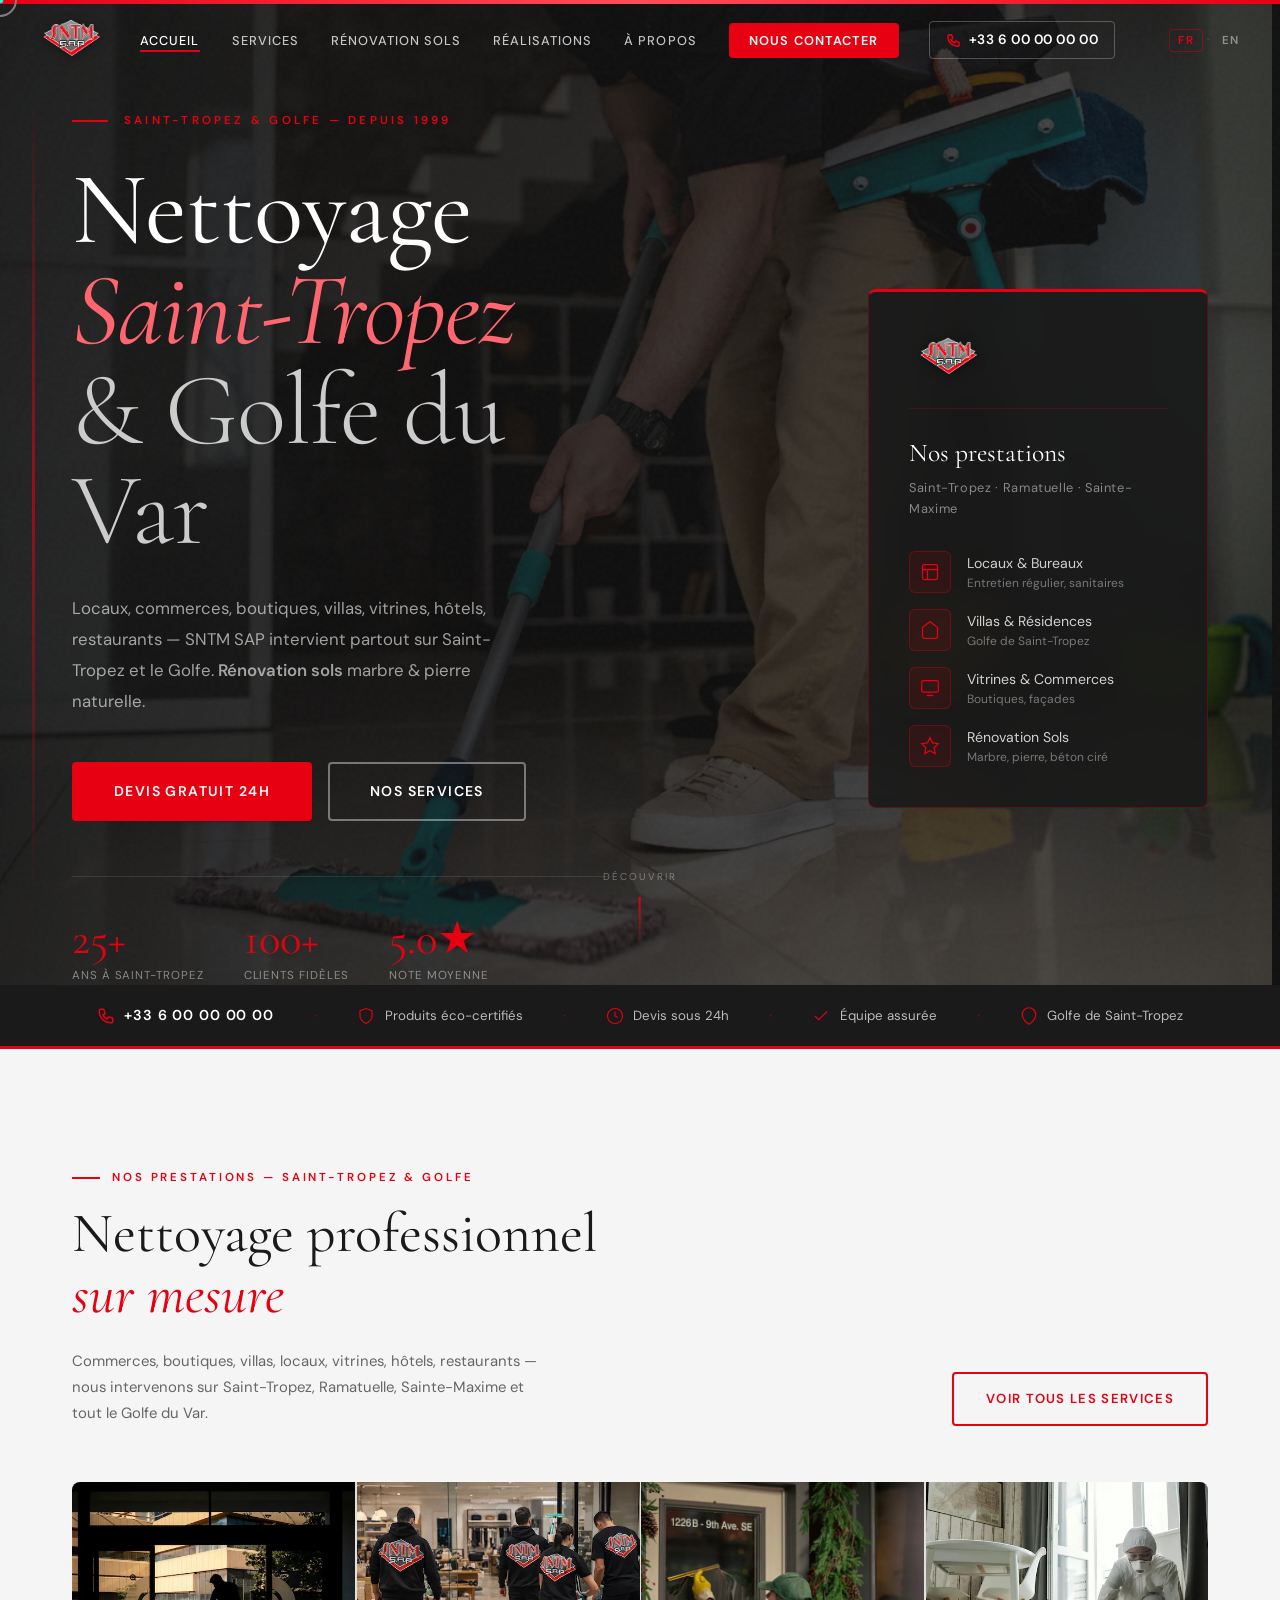
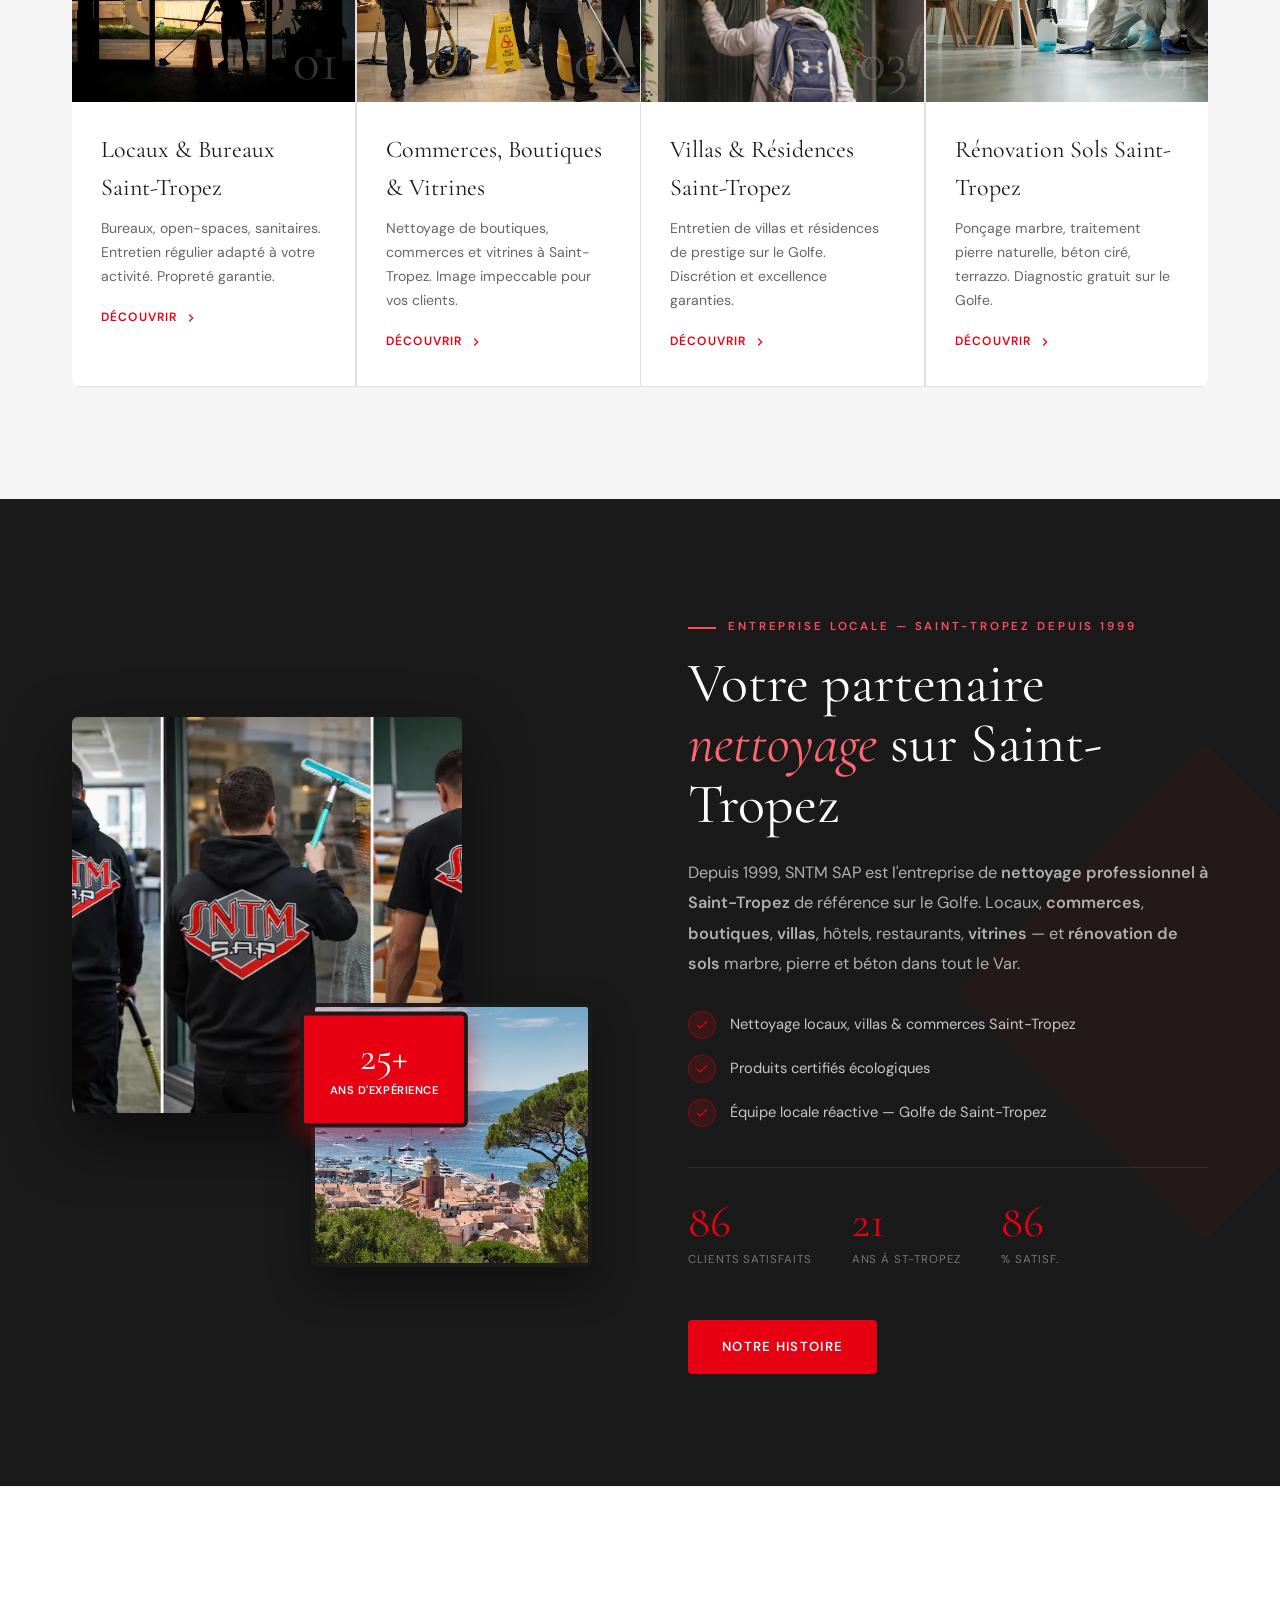
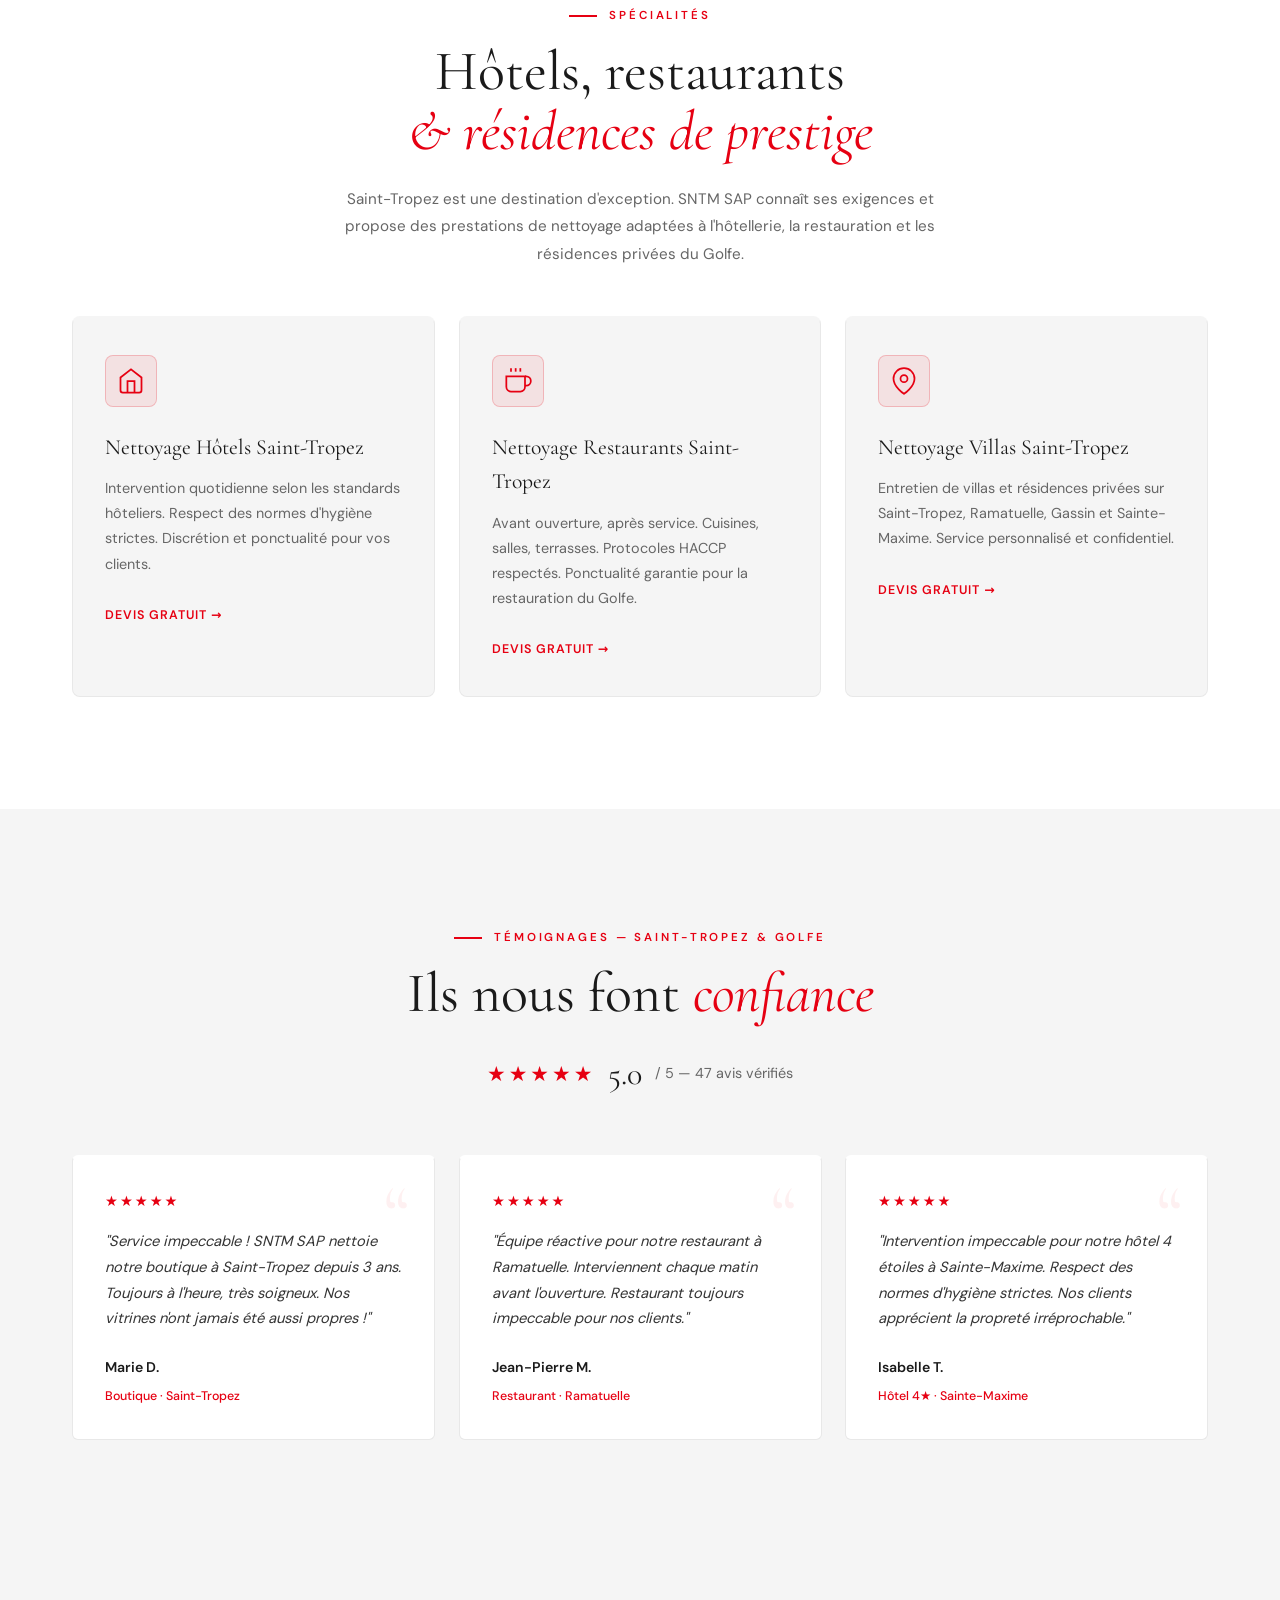
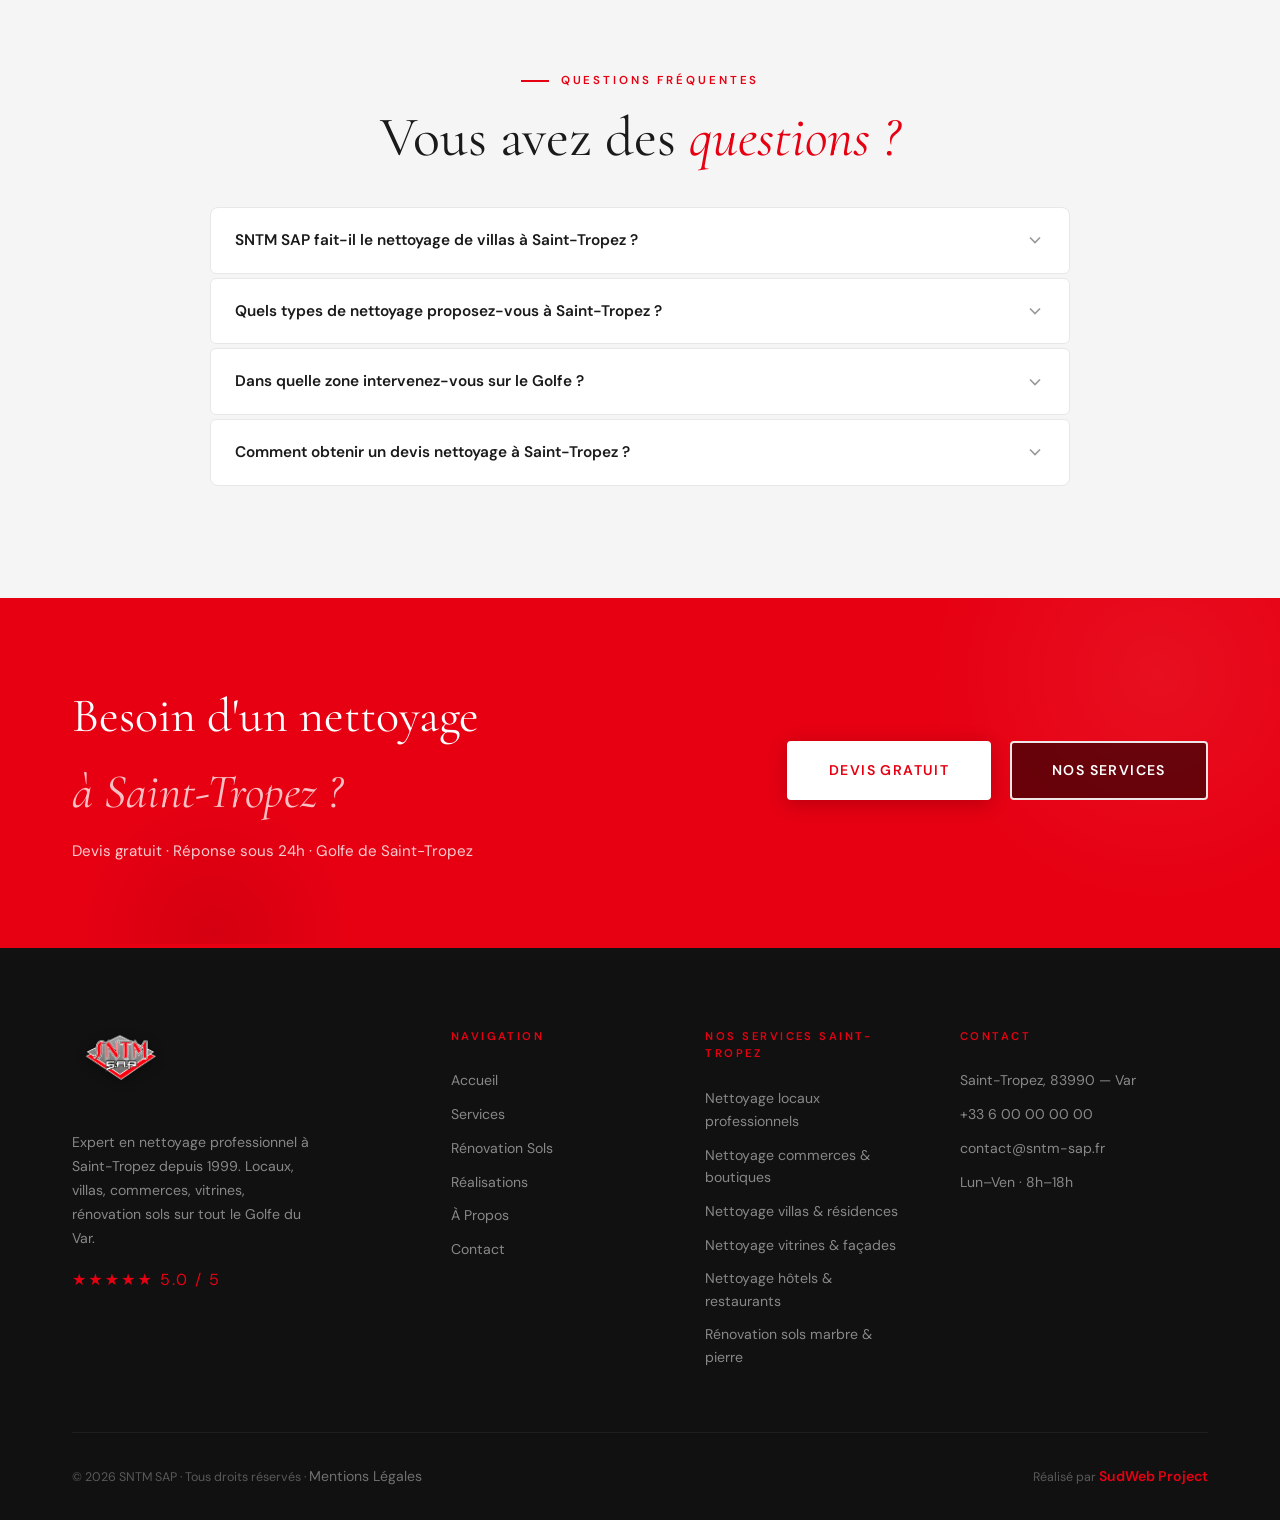
==== commit 14eb223c: "Optimisation SEO et performances - version finale" ====
--- a/index.html
+++ b/index.html
@@ -3,11 +3,12 @@
 
 <head>
     <meta charset="UTF-8">
-    <meta name="viewport" content="width=device-width, initial-scale=1.0">
+    <!-- Favicon & PWA -->
     <link rel="icon" type="image/x-icon" href="images/favicon (2).ico">
     <link rel="icon" type="image/png" sizes="32x32" href="images/favicon-32x32.png">
     <link rel="apple-touch-icon" sizes="180x180" href="images/apple-touch-icon.png">
     <meta name="theme-color" content="#e60012">
+    <meta name="viewport" content="width=device-width, initial-scale=1.0">
 
     <!-- TITLE — 57 cars, mot-clé principal en premier -->
     <title>Nettoyage Saint-Tropez – SNTM SAP | Locaux, Villas, Vitrines & Sols</title>
@@ -51,11 +52,12 @@
     <link rel="canonical" href="https://sntm-sap.fr/">
     <link rel="sitemap" type="application/xml" href="/sitemap.xml">
 
-    <!-- Polices locales — RGPD compliant, 0 requête externe -->
+    <!-- Polices auto-hébergées — RGPD compliant, 0 requête externe -->
     <link rel="preload" href="fonts/cormorant-garamond-v21-latin-regular.woff2" as="font" type="font/woff2" crossorigin>
     <link rel="preload" href="fonts/cormorant-garamond-v21-latin-italic.woff2" as="font" type="font/woff2" crossorigin>
     <link rel="preload" href="fonts/dm-sans-v17-latin-regular.woff2" as="font" type="font/woff2" crossorigin>
     <link rel="preload" href="fonts/dm-sans-v17-latin-500.woff2" as="font" type="font/woff2" crossorigin>
+    <link rel="preload" as="image" href="images/Hero-index-nettoyage-locaux.webp" fetchpriority="high">
     <link rel="stylesheet" href="css/fonts.css">
 
     <link rel="stylesheet" href="css/style.css">
@@ -208,7 +210,7 @@
         <div class="nav-inner">
             <a href="index.html" class="nav-logo" aria-label="SNTM SAP - Nettoyage Saint-Tropez - Accueil">
                 <img src="images/logo SNTM sans fond.webp" alt="SNTM SAP nettoyage professionnel Saint-Tropez"
-                    class="nav-logo-img" width="120" height="52">
+                    class="nav-logo-img" width="120" height="52" fetchpriority="low">
             </a>
             <ul class="nav-links">
                 <li><a href="index.html" class="nav-link active">Accueil</a></li>
@@ -240,7 +242,7 @@
     <div class="mobile-overlay" id="mobileOverlay"></div>
     <div class="mobile-menu" id="mobileMenu">
         <div class="mobile-menu-logo">
-            <img src="images/logo SNTM sans fond.webp" alt="SNTM SAP" width="120" height="52">
+            <img src="images/logo SNTM sans fond.webp" alt="SNTM SAP" width="120" height="52" loading="lazy">
         </div>
         <a href="tel:+33600000000" class="mobile-menu-tel">
             <svg width="16" height="16" viewBox="0 0 24 24" fill="none" stroke="currentColor" stroke-width="2.5">
@@ -279,7 +281,7 @@
 
                     <div class="hero-logo-badge" data-reveal>
                         <img src="images/logo SNTM sans fond.webp" alt="SNTM SAP – Nettoyage Professionnel Saint-Tropez"
-                            class="hero-logo-img" width="180" height="78" loading="eager">
+                            class="hero-logo-img" width="180" height="78" loading="eager" fetchpriority="high">
                     </div>
 
                     <div class="hero-eyebrow" data-reveal>Saint-Tropez &amp; Golfe — Depuis 1999</div>
@@ -781,8 +783,8 @@
 
     <script
         type="text/javascript">function googleTranslateElementInit() { new google.translate.TranslateElement({ pageLanguage: 'fr', includedLanguages: 'en,fr', autoDisplay: false }, 'google_translate_element'); }</script>
-    <script src="//translate.google.com/translate_a/element.js?cb=googleTranslateElementInit" async></script>
-    <script src="js/script.js"></script>
+    <script src="//translate.google.com/translate_a/element.js?cb=googleTranslateElementInit" defer></script>
+    <script src="js/script.js" defer></script>
 </body>
 
 </html>
--- a/css/style.css
+++ b/css/style.css
@@ -1,22 +1,15 @@
-/* ═══════════════════════════════════════════════════════════
-   SNTM SAP — style.css (global)
-   Palette fidèle au logo : Rouge #e60012 · Gris #5a5a5a · Noir #1a1a1a · Blanc
-   Fonts : Cormorant Garamond (display) + DM Sans (body)
-═══════════════════════════════════════════════════════════ */
-
-/* ─── RESET ─── */
 *,
 *::before,
 *::after {
     margin: 0;
     padding: 0;
-    box-sizing: border-box;
+    box-sizing: border-box
 }
 
 html {
     scroll-behavior: smooth;
     font-size: 16px;
-    -webkit-font-smoothing: antialiased;
+    -webkit-font-smoothing: antialiased
 }
 
 body {
@@ -24,45 +17,44 @@
     background: #f5f5f5;
     color: #1a1a1a;
     overflow-x: hidden;
-    line-height: 1.6;
+    line-height: 1.6
 }
 
 img {
     display: block;
     max-width: 100%;
-    height: auto;
+    height: auto
 }
 
 a {
     text-decoration: none;
-    color: inherit;
+    color: inherit
 }
 
 ul,
 ol {
-    list-style: none;
+    list-style: none
 }
 
 button {
     border: none;
     background: none;
-    font-family: inherit;
+    font-family: inherit
 }
 
 input,
 select,
 textarea {
-    font-family: inherit;
-}
-
-/* ─── CURSOR ─── */
+    font-family: inherit
+}
+
 * {
-    cursor: none !important;
-}
-
-@media (hover: none) {
+    cursor: none !important
+}
+
+@media (hover:none) {
     * {
-        cursor: auto !important;
+        cursor: auto !important
     }
 }
 
@@ -76,7 +68,7 @@
     z-index: 9999;
     transform: translate(-50%, -50%);
     transition: opacity 0.3s;
-    mix-blend-mode: difference;
+    mix-blend-mode: difference
 }
 
 .cursor-ring {
@@ -90,35 +82,33 @@
     transform: translate(-50%, -50%);
     transition: width 0.3s ease, height 0.3s ease, opacity 0.3s;
     opacity: 0.5;
-    mix-blend-mode: difference;
+    mix-blend-mode: difference
 }
 
 .cursor-ring.hovering {
     width: 52px;
     height: 52px;
-    opacity: 0.3;
-}
-
-@media (hover: none) {
+    opacity: 0.3
+}
+
+@media (hover:none) {
 
     .cursor-dot,
     .cursor-ring {
-        display: none;
-    }
-}
-
-/* ─── LAYOUT ─── */
+        display: none
+    }
+}
+
 .container {
     max-width: 1200px;
     margin: 0 auto;
-    padding: 0 2rem;
+    padding: 0 2rem
 }
 
 .section {
-    padding: 7rem 0;
-}
-
-/* ─── BOUTONS ─── */
+    padding: 7rem 0
+}
+
 .btn {
     display: inline-flex;
     align-items: center;
@@ -132,82 +122,76 @@
     text-transform: uppercase;
     transition: all 0.3s ease;
     position: relative;
-    overflow: hidden;
-}
-
-/* Rouge plein */
+    overflow: hidden
+}
+
 .btn-red {
     background: #e60012;
     color: #ffffff;
-    border: 2px solid #e60012;
+    border: 2px solid #e60012
 }
 
 .btn-red:hover {
     background: #c70010;
     border-color: #c70010;
     transform: translateY(-2px);
-    box-shadow: 0 8px 24px rgba(230, 0, 18, 0.35);
-}
-
-/* Contour rouge */
+    box-shadow: 0 8px 24px rgba(230, 0, 18, 0.35)
+}
+
 .btn-outline-red {
     background: transparent;
     color: #e60012;
-    border: 2px solid #e60012;
+    border: 2px solid #e60012
 }
 
 .btn-outline-red:hover {
     background: #e60012;
     color: #ffffff;
-    transform: translateY(-2px);
-}
-
-/* Gris foncé */
+    transform: translateY(-2px)
+}
+
 .btn-dark {
     background: #1a1a1a;
     color: #ffffff;
-    border: 2px solid #1a1a1a;
+    border: 2px solid #1a1a1a
 }
 
 .btn-dark:hover {
     background: #333333;
     border-color: #333333;
     transform: translateY(-2px);
-    box-shadow: 0 6px 20px rgba(0, 0, 0, 0.25);
-}
-
-/* Contour blanc */
+    box-shadow: 0 6px 20px rgba(0, 0, 0, 0.25)
+}
+
 .btn-ghost-white {
     background: transparent;
     color: #ffffff;
-    border: 2px solid rgba(255, 255, 255, 0.4);
+    border: 2px solid rgba(255, 255, 255, 0.4)
 }
 
 .btn-ghost-white:hover {
     border-color: #ffffff;
     color: #ffffff;
-    transform: translateY(-2px);
-}
-
-/* Contour gris */
+    transform: translateY(-2px)
+}
+
 .btn-outline-grey {
     background: transparent;
     color: #5a5a5a;
-    border: 2px solid #5a5a5a;
+    border: 2px solid #5a5a5a
 }
 
 .btn-outline-grey:hover {
     background: #5a5a5a;
     color: #ffffff;
-    transform: translateY(-2px);
+    transform: translateY(-2px)
 }
 
 .btn-lg {
     padding: 1rem 2.5rem;
-    font-size: 0.88rem;
-}
-
-/* ─── SECTION HEADER ─── */
+    font-size: 0.88rem
+}
+
 .s-tag {
     display: inline-flex;
     align-items: center;
@@ -217,7 +201,7 @@
     letter-spacing: 0.25em;
     text-transform: uppercase;
     color: #e60012;
-    margin-bottom: 1rem;
+    margin-bottom: 1rem
 }
 
 .s-tag::before {
@@ -225,15 +209,15 @@
     display: block;
     width: 28px;
     height: 2px;
-    background: #e60012;
+    background: #e60012
 }
 
 .s-tag.light {
-    color: #ff4d5a;
+    color: #ff4d5a
 }
 
 .s-tag.light::before {
-    background: #ff4d5a;
+    background: #ff4d5a
 }
 
 .s-title {
@@ -242,72 +226,68 @@
     font-weight: 400;
     line-height: 1.08;
     margin-bottom: 1.5rem;
-    color: #1a1a1a;
+    color: #1a1a1a
 }
 
 .s-title em {
     font-style: italic;
-    color: #e60012;
+    color: #e60012
 }
 
 .s-title.white {
-    color: #ffffff;
+    color: #ffffff
 }
 
 .s-title.white em {
-    color: #ff6670;
+    color: #ff6670
 }
 
 .s-desc {
     font-size: 1.02rem;
     color: #666666;
     line-height: 1.85;
-    max-width: 560px;
+    max-width: 560px
 }
 
 .s-desc.white {
-    color: rgba(255, 255, 255, 0.7);
-}
-
-/* ─── REVEAL ─── */
+    color: rgba(255, 255, 255, 0.7)
+}
+
 [data-reveal] {
     opacity: 0;
     transform: translateY(28px);
-    transition: opacity 0.75s ease, transform 0.75s ease;
+    transition: opacity 0.75s ease, transform 0.75s ease
 }
 
 [data-reveal].visible {
     opacity: 1;
-    transform: translateY(0);
+    transform: translateY(0)
 }
 
 [data-reveal][data-d="1"] {
-    transition-delay: 0.1s;
+    transition-delay: 0.1s
 }
 
 [data-reveal][data-d="2"] {
-    transition-delay: 0.2s;
+    transition-delay: 0.2s
 }
 
 [data-reveal][data-d="3"] {
-    transition-delay: 0.3s;
+    transition-delay: 0.3s
 }
 
 [data-reveal][data-d="4"] {
-    transition-delay: 0.4s;
+    transition-delay: 0.4s
 }
 
 [data-reveal][data-d="5"] {
-    transition-delay: 0.5s;
+    transition-delay: 0.5s
 }
 
 [data-reveal][data-d="6"] {
-    transition-delay: 0.6s;
-}
-
-/* ══════════════════════════════════
-   NAVIGATION
-══════════════════════════════════ */
+    transition-delay: 0.6s
+}
+
 .nav {
     position: fixed;
     top: 0;
@@ -315,18 +295,18 @@
     right: 0;
     z-index: 500;
     height: 80px;
-    transition: background 0.4s ease, box-shadow 0.4s ease, transform 0.4s ease;
+    transition: background 0.4s ease, box-shadow 0.4s ease, transform 0.4s ease
 }
 
 .nav.solid {
     background: rgba(26, 26, 26, 0.98);
     backdrop-filter: blur(16px);
     -webkit-backdrop-filter: blur(16px);
-    box-shadow: 0 2px 0 rgba(230, 0, 18, 0.5);
+    box-shadow: 0 2px 0 rgba(230, 0, 18, 0.5)
 }
 
 .nav.hidden {
-    transform: translateY(-100%);
+    transform: translateY(-100%)
 }
 
 .nav-inner {
@@ -336,44 +316,42 @@
     display: flex;
     align-items: center;
     justify-content: space-between;
-    padding: 0 2rem;
-}
-
-/* Logo nav — image */
+    padding: 0 2rem
+}
+
 .nav-logo {
     display: flex;
     align-items: center;
-    flex-shrink: 0;
+    flex-shrink: 0
 }
 
 .nav-logo img {
     height: 52px;
     width: auto;
     filter: drop-shadow(0 2px 6px rgba(0, 0, 0, 0.4));
-    transition: height 0.3s ease;
+    transition: height 0.3s ease
 }
 
 .nav.solid .nav-logo img {
-    height: 44px;
-}
-
-/* Fallback texte si pas d'image */
+    height: 44px
+}
+
 .nav-logo-text {
     font-family: 'Cormorant Garamond', Georgia, serif;
     font-size: 1.6rem;
     font-weight: 400;
     color: #ffffff;
-    letter-spacing: 0.12em;
+    letter-spacing: 0.12em
 }
 
 .nav-logo-text span {
-    color: #e60012;
+    color: #e60012
 }
 
 .nav-links {
     display: flex;
     align-items: center;
-    gap: 2rem;
+    gap: 2rem
 }
 
 .nav-link {
@@ -384,7 +362,7 @@
     color: rgba(255, 255, 255, 0.75);
     position: relative;
     padding-bottom: 3px;
-    transition: color 0.25s;
+    transition: color 0.25s
 }
 
 .nav-link::after {
@@ -395,17 +373,17 @@
     right: 100%;
     height: 2px;
     background: #e60012;
-    transition: right 0.3s ease;
+    transition: right 0.3s ease
 }
 
 .nav-link:hover,
 .nav-link.active {
-    color: #ffffff;
+    color: #ffffff
 }
 
 .nav-link:hover::after,
 .nav-link.active::after {
-    right: 0;
+    right: 0
 }
 
 .nav-link.nav-cta {
@@ -413,23 +391,22 @@
     color: #ffffff !important;
     padding: 0.55rem 1.3rem;
     border-radius: 4px;
-    font-weight: 600;
+    font-weight: 600
 }
 
 .nav-link.nav-cta::after {
-    display: none;
+    display: none
 }
 
 .nav-link.nav-cta:hover {
-    background: #c70010;
-}
-
-/* Lang */
+    background: #c70010
+}
+
 .nav-lang {
     display: flex;
     align-items: center;
     gap: 4px;
-    margin-left: 1.5rem;
+    margin-left: 1.5rem
 }
 
 .lang-btn {
@@ -440,27 +417,26 @@
     padding: 3px 8px;
     border: 1px solid transparent;
     border-radius: 3px;
-    transition: all 0.2s;
+    transition: all 0.2s
 }
 
 .lang-btn.active,
 .lang-btn:hover {
     color: #e60012;
-    border-color: rgba(230, 0, 18, 0.4);
+    border-color: rgba(230, 0, 18, 0.4)
 }
 
 .lang-sep {
     color: rgba(255, 255, 255, 0.2);
-    font-size: 0.65rem;
-}
-
-/* Burger */
+    font-size: 0.65rem
+}
+
 .burger {
     display: none;
     flex-direction: column;
     gap: 5px;
     padding: 6px;
-    z-index: 502;
+    z-index: 502
 }
 
 .burger span {
@@ -469,23 +445,22 @@
     height: 2px;
     background: #ffffff;
     border-radius: 1px;
-    transition: all 0.3s ease;
+    transition: all 0.3s ease
 }
 
 .burger.open span:nth-child(1) {
-    transform: translateY(7px) rotate(45deg);
+    transform: translateY(7px) rotate(45deg)
 }
 
 .burger.open span:nth-child(2) {
     opacity: 0;
-    transform: scaleX(0);
+    transform: scaleX(0)
 }
 
 .burger.open span:nth-child(3) {
-    transform: translateY(-7px) rotate(-45deg);
-}
-
-/* Mobile menu */
+    transform: translateY(-7px) rotate(-45deg)
+}
+
 .mobile-menu {
     position: fixed;
     top: 0;
@@ -498,16 +473,16 @@
     transform: translateX(110%);
     transition: transform 0.45s ease;
     border-left: 3px solid #e60012;
-    overflow-y: auto;
+    overflow-y: auto
 }
 
 .mobile-menu.open {
-    transform: translateX(0);
+    transform: translateX(0)
 }
 
 .mobile-menu ul {
     display: flex;
-    flex-direction: column;
+    flex-direction: column
 }
 
 .mobile-link {
@@ -517,12 +492,12 @@
     color: rgba(255, 255, 255, 0.7);
     letter-spacing: 0.05em;
     border-bottom: 1px solid rgba(255, 255, 255, 0.07);
-    transition: color 0.2s, padding-left 0.2s;
+    transition: color 0.2s, padding-left 0.2s
 }
 
 .mobile-link:hover {
     color: #e60012;
-    padding-left: 6px;
+    padding-left: 6px
 }
 
 .mobile-link.cta {
@@ -533,12 +508,12 @@
     border-radius: 4px;
     text-align: center;
     font-weight: 600;
-    border: none;
+    border: none
 }
 
 .mobile-link.cta:hover {
     background: #c70010;
-    padding-left: 1.2rem;
+    padding-left: 1.2rem
 }
 
 .mobile-overlay {
@@ -548,17 +523,14 @@
     z-index: 500;
     opacity: 0;
     visibility: hidden;
-    transition: all 0.3s;
+    transition: all 0.3s
 }
 
 .mobile-overlay.show {
     opacity: 1;
-    visibility: visible;
-}
-
-/* ══════════════════════════════════
-   PAGE HERO (réutilisable pages)
-══════════════════════════════════ */
+    visibility: visible
+}
+
 .page-hero {
     position: relative;
     overflow: hidden;
@@ -567,7 +539,7 @@
     align-items: flex-end;
     padding-bottom: 4rem;
     padding-top: calc(80px + 3rem);
-    background: #1a1a1a;
+    background: #1a1a1a
 }
 
 .page-hero-bg {
@@ -577,7 +549,7 @@
     right: 0;
     bottom: 0;
     background-size: cover;
-    background-position: center;
+    background-position: center
 }
 
 .page-hero-overlay {
@@ -586,7 +558,7 @@
     left: 0;
     right: 0;
     bottom: 0;
-    background: linear-gradient(110deg, rgba(26, 26, 26, 0.94) 0%, rgba(26, 26, 26, 0.75) 60%, rgba(230, 0, 18, 0.15) 100%);
+    background: linear-gradient(110deg, rgba(26, 26, 26, 0.94) 0%, rgba(26, 26, 26, 0.75) 60%, rgba(230, 0, 18, 0.15) 100%)
 }
 
 .page-hero-noise {
@@ -596,15 +568,14 @@
     right: 0;
     bottom: 0;
     opacity: 0.025;
-    background-image: url("data:image/svg+xml,%3Csvg viewBox='0 0 200 200' xmlns='http://www.w3.org/2000/svg'%3E%3Cfilter id='n'%3E%3CfeTurbulence type='fractalNoise' baseFrequency='0.75' numOctaves='4' stitchTiles='stitch'/%3E%3C/filter%3E%3Crect width='100%25' height='100%25' filter='url(%23n)'/%3E%3C/svg%3E");
+    background-image: url("data:image/svg+xml,%3Csvg viewBox='0 0 200 200' xmlns='http://www.w3.org/2000/svg'%3E%3Cfilter id='n'%3E%3CfeTurbulence type='fractalNoise' baseFrequency='0.75' numOctaves='4' stitchTiles='stitch'/%3E%3C/filter%3E%3Crect width='100%25' height='100%25' filter='url(%23n)'/%3E%3C/svg%3E")
 }
 
 .page-hero-content {
     position: relative;
-    z-index: 1;
-}
-
-/* Barre rouge décorative en haut de page hero */
+    z-index: 1
+}
+
 .page-hero::before {
     content: '';
     position: absolute;
@@ -613,7 +584,7 @@
     right: 0;
     height: 4px;
     background: linear-gradient(90deg, #e60012, #ff4d5a, #e60012);
-    z-index: 2;
+    z-index: 2
 }
 
 .page-hero-eyebrow {
@@ -625,7 +596,7 @@
     margin-bottom: 1rem;
     display: flex;
     align-items: center;
-    gap: 0.75rem;
+    gap: 0.75rem
 }
 
 .page-hero-eyebrow::before {
@@ -633,7 +604,7 @@
     display: block;
     width: 30px;
     height: 2px;
-    background: #e60012;
+    background: #e60012
 }
 
 .page-hero h1 {
@@ -642,55 +613,54 @@
     font-weight: 400;
     color: #ffffff;
     line-height: 1.05;
-    margin-bottom: 1.5rem;
+    margin-bottom: 1.5rem
 }
 
 .page-hero h1 em {
     font-style: italic;
-    color: #ff6670;
+    color: #ff6670
 }
 
 .page-hero-desc {
     font-size: 1.05rem;
     color: rgba(255, 255, 255, 0.65);
     max-width: 540px;
-    line-height: 1.8;
-}
-
-/* Breadcrumb */
+    line-height: 1.8
+}
+
 .breadcrumb {
     display: flex;
     align-items: center;
-    gap: 0.5rem;
-    font-size: 0.78rem;
+    flex-wrap: wrap;
+    gap: 0.4rem;
+    font-size: 0.75rem;
     color: rgba(255, 255, 255, 0.4);
-    margin-bottom: 1.5rem;
+    margin-bottom: 1.2rem;
+    line-height: 1.5
 }
 
 .breadcrumb a {
     color: rgba(255, 255, 255, 0.4);
     transition: color 0.2s;
+    text-decoration: none
 }
 
 .breadcrumb a:hover {
-    color: #e60012;
+    color: #e60012
 }
 
 .breadcrumb span {
-    color: #e60012;
+    color: #e60012
 }
 
 .breadcrumb-sep {
-    color: rgba(255, 255, 255, 0.2);
-}
-
-/* ══════════════════════════════════
-   TRUST STRIP
-══════════════════════════════════ */
+    color: rgba(255, 255, 255, 0.2)
+}
+
 .trust-strip {
     background: #1a1a1a;
     padding: 1.1rem 0;
-    border-bottom: 3px solid #e60012;
+    border-bottom: 3px solid #e60012
 }
 
 .trust-strip-inner {
@@ -701,7 +671,7 @@
     align-items: center;
     justify-content: center;
     gap: 2.5rem;
-    flex-wrap: wrap;
+    flex-wrap: wrap
 }
 
 .trust-item {
@@ -709,34 +679,31 @@
     align-items: center;
     gap: 0.6rem;
     font-size: 0.83rem;
-    color: rgba(255, 255, 255, 0.7);
+    color: rgba(255, 255, 255, 0.7)
 }
 
 .trust-item svg {
     color: #e60012;
-    flex-shrink: 0;
+    flex-shrink: 0
 }
 
 .trust-sep {
     color: #e60012;
     font-size: 1rem;
-    opacity: 0.4;
-}
-
-/* ══════════════════════════════════
-   FORMULAIRES
-══════════════════════════════════ */
+    opacity: 0.4
+}
+
 .form-grid-2 {
     display: grid;
     grid-template-columns: 1fr 1fr;
-    gap: 1.2rem;
+    gap: 1.2rem
 }
 
 .form-field {
     display: flex;
     flex-direction: column;
     gap: 0.45rem;
-    margin-bottom: 1.2rem;
+    margin-bottom: 1.2rem
 }
 
 .form-field label {
@@ -744,7 +711,7 @@
     font-weight: 600;
     letter-spacing: 0.08em;
     text-transform: uppercase;
-    color: #5a5a5a;
+    color: #5a5a5a
 }
 
 .form-field input,
@@ -760,7 +727,7 @@
     color: #1a1a1a;
     transition: border-color 0.2s, box-shadow 0.2s;
     -webkit-appearance: none;
-    appearance: none;
+    appearance: none
 }
 
 .form-field input:focus,
@@ -768,47 +735,42 @@
 .form-field textarea:focus {
     outline: none;
     border-color: #e60012;
-    box-shadow: 0 0 0 3px rgba(230, 0, 18, 0.12);
+    box-shadow: 0 0 0 3px rgba(230, 0, 18, 0.12)
 }
 
 .form-field textarea {
     resize: vertical;
-    min-height: 130px;
+    min-height: 130px
 }
 
 .form-notice {
     font-size: 0.76rem;
     color: #999999;
     margin-top: 0.8rem;
-    text-align: center;
-}
-
-/* ══════════════════════════════════
-   FOOTER
-══════════════════════════════════ */
+    text-align: center
+}
+
 .footer {
     background: #111111;
     color: #ffffff;
     padding: 5rem 0 2rem;
-    border-top: 4px solid #e60012;
+    border-top: 4px solid #e60012
 }
 
 .footer-grid {
     display: grid;
     grid-template-columns: 1.6fr 1fr 1fr 1.2fr;
     gap: 3rem;
-    margin-bottom: 4rem;
-}
-
-/* Logo footer — image */
+    margin-bottom: 4rem
+}
+
 .footer-logo-img {
     height: 56px;
     width: auto;
     margin-bottom: 1rem;
-    filter: brightness(1.1);
-}
-
-/* Fallback texte */
+    filter: brightness(1.1)
+}
+
 .footer-logo-text {
     font-family: 'Cormorant Garamond', Georgia, serif;
     font-size: 2rem;
@@ -816,25 +778,25 @@
     color: #ffffff;
     letter-spacing: 0.15em;
     margin-bottom: 1rem;
-    display: block;
+    display: block
 }
 
 .footer-logo-text span {
-    color: #e60012;
+    color: #e60012
 }
 
 .footer-brand p {
     font-size: 0.88rem;
     color: #888888;
     line-height: 1.7;
-    max-width: 240px;
+    max-width: 240px
 }
 
 .footer-brand .footer-stars {
     color: #e60012;
     font-size: 1rem;
     margin-top: 1rem;
-    letter-spacing: 2px;
+    letter-spacing: 2px
 }
 
 .footer h4 {
@@ -843,24 +805,24 @@
     letter-spacing: 0.22em;
     text-transform: uppercase;
     color: #e60012;
-    margin-bottom: 1.5rem;
+    margin-bottom: 1.5rem
 }
 
 .footer ul {
     display: flex;
     flex-direction: column;
-    gap: 0.7rem;
+    gap: 0.7rem
 }
 
 .footer li,
 .footer a {
     font-size: 0.88rem;
     color: #888888;
-    transition: color 0.2s;
+    transition: color 0.2s
 }
 
 .footer a:hover {
-    color: #e60012;
+    color: #e60012
 }
 
 .footer-bottom {
@@ -870,30 +832,27 @@
     flex-wrap: wrap;
     gap: 1rem;
     padding-top: 2rem;
-    border-top: 1px solid rgba(255, 255, 255, 0.06);
+    border-top: 1px solid rgba(255, 255, 255, 0.06)
 }
 
 .footer-bottom p {
     font-size: 0.78rem;
-    color: rgba(255, 255, 255, 0.3);
+    color: rgba(255, 255, 255, 0.3)
 }
 
 .footer-bottom a {
-    color: rgba(255, 255, 255, 0.4);
+    color: rgba(255, 255, 255, 0.4)
 }
 
 .footer-bottom a:hover {
-    color: #e60012;
+    color: #e60012
 }
 
 .footer-credit a {
     color: #e60012;
-    font-weight: 600;
-}
-
-/* ══════════════════════════════════
-   SCROLL TOP
-══════════════════════════════════ */
+    font-weight: 600
+}
+
 .scroll-top {
     position: fixed;
     bottom: 2rem;
@@ -911,24 +870,21 @@
     opacity: 0;
     visibility: hidden;
     transform: translateY(12px);
-    transition: all 0.3s ease;
+    transition: all 0.3s ease
 }
 
 .scroll-top.show {
     opacity: 1;
     visibility: visible;
-    transform: translateY(0);
+    transform: translateY(0)
 }
 
 .scroll-top:hover {
     background: #c70010;
     transform: translateY(-3px);
-    box-shadow: 0 8px 24px rgba(230, 0, 18, 0.5);
-}
-
-/* ══════════════════════════════════
-   NOTIFICATION TOAST
-══════════════════════════════════ */
+    box-shadow: 0 8px 24px rgba(230, 0, 18, 0.5)
+}
+
 .toast {
     position: fixed;
     top: 100px;
@@ -942,68 +898,60 @@
     box-shadow: 0 8px 32px rgba(0, 0, 0, 0.4);
     font-size: 0.92rem;
     max-width: 380px;
-    transition: right 0.5s ease;
+    transition: right 0.5s ease
 }
 
 .toast.show {
-    right: 1.5rem;
+    right: 1.5rem
 }
 
 .toast.success {
-    border-left-color: #22c55e;
+    border-left-color: #22c55e
 }
 
 .toast.error {
-    border-left-color: #ef4444;
-}
-
-/* ══════════════════════════════════
-   RESPONSIVE NAV + FOOTER
-══════════════════════════════════ */
-@media (max-width: 900px) {
+    border-left-color: #ef4444
+}
+
+@media (max-width:900px) {
 
     .nav-links,
     .nav-lang {
-        display: none;
+        display: none
     }
 
     .burger {
-        display: flex;
+        display: flex
     }
 
     .footer-grid {
-        grid-template-columns: 1fr 1fr;
-    }
-}
-
-@media (max-width: 580px) {
+        grid-template-columns: 1fr 1fr
+    }
+}
+
+@media (max-width:580px) {
     .footer-grid {
-        grid-template-columns: 1fr;
+        grid-template-columns: 1fr
     }
 
     .footer-bottom {
         flex-direction: column;
-        text-align: center;
+        text-align: center
     }
 
     .form-grid-2 {
-        grid-template-columns: 1fr;
+        grid-template-columns: 1fr
     }
 
     .page-hero {
-        min-height: 340px;
-    }
-}
-
-/* ══════════════════════════════════
-   LOGO — EMPLACEMENTS
-══════════════════════════════════ */
-
-/* Nav logo image */
+        min-height: 340px
+    }
+}
+
 .nav-logo {
     display: flex;
     align-items: center;
-    flex-shrink: 0;
+    flex-shrink: 0
 }
 
 .nav-logo-img {
@@ -1011,22 +959,20 @@
     width: auto;
     display: block;
     filter: drop-shadow(0 1px 4px rgba(0, 0, 0, 0.5));
-    transition: height 0.3s ease, filter 0.3s ease;
-    /* Remplacer src="assets/logos/logo-sntm-sap.png" dans le HTML */
+    transition: height 0.3s ease, filter 0.3s ease
 }
 
 .nav.solid .nav-logo-img {
-    height: 42px;
+    height: 42px
 }
 
 .nav-logo-img:hover {
-    filter: drop-shadow(0 2px 8px rgba(230, 0, 18, 0.4));
-}
-
-/* Footer logo image */
+    filter: drop-shadow(0 2px 8px rgba(230, 0, 18, 0.4))
+}
+
 .footer-logo-link {
     display: inline-block;
-    margin-bottom: 1rem;
+    margin-bottom: 1rem
 }
 
 .footer-logo-img {
@@ -1034,84 +980,177 @@
     width: auto;
     display: block;
     filter: brightness(1.1) drop-shadow(0 2px 6px rgba(0, 0, 0, 0.4));
-    transition: filter 0.25s ease;
-    /* Remplacer src="assets/logos/logo-sntm-sap.png" dans le HTML */
+    transition: filter 0.25s ease
 }
 
 .footer-logo-img:hover {
-    filter: brightness(1.25) drop-shadow(0 4px 12px rgba(230, 0, 18, 0.3));
-}
-
-/* Hero logo badge (accueil) */
+    filter: brightness(1.25) drop-shadow(0 4px 12px rgba(230, 0, 18, 0.3))
+}
+
 .hero-logo-badge {
-    margin-bottom: 2rem;
-    /* Visible surtout sur mobile quand la carte flottante disparaît */
+    margin-bottom: 2rem
 }
 
 .hero-logo-img {
     height: 72px;
     width: auto;
-    filter: drop-shadow(0 4px 16px rgba(0, 0, 0, 0.6));
-    /* Remplacer src="assets/logos/logo-sntm-sap.png" dans le HTML */
-}
-
-/* Logo dans la carte flottante hero */
+    filter: drop-shadow(0 4px 16px rgba(0, 0, 0, 0.6))
+}
+
 .hero-card-logo {
     margin-bottom: 1.5rem;
     padding-bottom: 1.5rem;
-    border-bottom: 1px solid rgba(230, 0, 18, 0.2);
+    border-bottom: 1px solid rgba(230, 0, 18, 0.2)
 }
 
 .hero-card-logo img {
     height: 52px;
     width: auto;
-    filter: drop-shadow(0 2px 6px rgba(0, 0, 0, 0.4));
-    /* Remplacer src="assets/logos/logo-sntm-sap.png" dans le HTML */
-}
-
-/* Logo watermark dans page-hero (pages intérieures) */
+    filter: drop-shadow(0 2px 6px rgba(0, 0, 0, 0.4))
+}
+
 .page-hero-logo-mark {
     position: absolute;
     right: 2rem;
     bottom: 2rem;
     z-index: 2;
     opacity: 0.12;
-    pointer-events: none;
-    /* Remplacer src="assets/logos/logo-sntm-sap.png" dans le HTML */
+    pointer-events: none
 }
 
 .page-hero-logo-mark img {
     height: 100px;
     width: auto;
-    filter: grayscale(1) invert(1);
-}
-
-/* Logo menu mobile */
+    filter: grayscale(1) invert(1)
+}
+
 .mobile-menu-logo {
     margin-bottom: 2rem;
     padding-bottom: 1.5rem;
-    border-bottom: 2px solid #e60012;
+    border-bottom: 2px solid #e60012
 }
 
 .mobile-menu-logo img {
     height: 52px;
-    width: auto;
-    /* Remplacer src="assets/logos/logo-sntm-sap.png" dans le HTML */
-}
-
-/* Responsive hero logo badge : caché sur desktop (la carte flottante prend le relais) */
-@media (min-width: 1025px) {
+    width: auto
+}
+
+@media (min-width:1025px) {
     .hero-logo-badge {
-        display: none;
-    }
-}
-
-@media (max-width: 1024px) {
+        display: none
+    }
+}
+
+@media (max-width:1024px) {
     .hero-logo-badge {
-        display: block;
+        display: block
     }
 
     .page-hero-logo-mark {
-        display: none;
-    }
+        display: none
+    }
+}
+
+.nav-tel {
+    display: flex;
+    align-items: center;
+    gap: 0.5rem;
+    color: #ffffff;
+    font-size: 0.85rem;
+    font-weight: 600;
+    letter-spacing: 0.04em;
+    text-decoration: none;
+    padding: 0.45rem 1rem;
+    border: 1.5px solid rgba(255, 255, 255, 0.25);
+    border-radius: 4px;
+    transition: all 0.25s ease;
+    white-space: nowrap
+}
+
+.nav-tel svg {
+    color: #e60012;
+    flex-shrink: 0;
+    transition: transform 0.25s ease
+}
+
+.nav-tel:hover {
+    background: rgba(255, 255, 255, 0.08);
+    border-color: rgba(255, 255, 255, 0.6);
+    color: #ffffff
+}
+
+.nav-tel:hover svg {
+    transform: rotate(-12deg) scale(1.1)
+}
+
+.mobile-menu-tel {
+    display: flex;
+    align-items: center;
+    gap: 0.75rem;
+    color: #ffffff;
+    font-size: 1.1rem;
+    font-weight: 700;
+    text-decoration: none;
+    background: #e60012;
+    padding: 1rem 1.2rem;
+    border-radius: 4px;
+    margin-bottom: 1.5rem;
+    letter-spacing: 0.03em;
+    transition: background 0.2s ease
+}
+
+.mobile-menu-tel svg {
+    flex-shrink: 0;
+    animation: ringPhone 3s ease-in-out infinite
+}
+
+.mobile-menu-tel:hover {
+    background: #c70010
+}
+
+@keyframes ringPhone {
+
+    0%,
+    85%,
+    100% {
+        transform: rotate(0deg)
+    }
+
+    88% {
+        transform: rotate(-18deg)
+    }
+
+    91% {
+        transform: rotate(18deg)
+    }
+
+    94% {
+        transform: rotate(-12deg)
+    }
+
+    97% {
+        transform: rotate(8deg)
+    }
+}
+
+@media (max-width:900px) {
+    .nav-tel {
+        display: none
+    }
+}
+
+.trust-tel {
+    text-decoration: none;
+    transition: opacity 0.2s ease
+}
+
+.trust-tel:hover {
+    opacity: 0.8
+}
+
+.trust-tel-num {
+    font-weight: 700;
+    font-size: 0.9rem;
+    letter-spacing: 0.06em;
+    color: #ffffff
 }
--- a/css/pages.css
+++ b/css/pages.css
@@ -1,19 +1,10 @@
-/* ═══════════════════════════════════════════════════════════
-   SNTM SAP — pages.css
-   Couleurs fidèles au logo : #e60012 rouge · #5a5a5a gris · #1a1a1a noir · blanc
-═══════════════════════════════════════════════════════════ */
-
-/* ══════════════════════════════════
-   PAGE : ACCUEIL — HERO
-══════════════════════════════════ */
-
 .hero {
     position: relative;
     min-height: 100vh;
     display: flex;
     align-items: center;
     overflow: hidden;
-    background-color: #111111;
+    background-color: #111111
 }
 
 .hero::after {
@@ -24,7 +15,7 @@
     right: 0;
     height: 4px;
     background: linear-gradient(90deg, #e60012, #ff4d5a, #e60012);
-    z-index: 5;
+    z-index: 5
 }
 
 .hero-bg {
@@ -33,7 +24,7 @@
     left: 0;
     right: 0;
     bottom: 0;
-    z-index: 0;
+    z-index: 0
 }
 
 .hero-slide {
@@ -45,11 +36,11 @@
     background-size: cover;
     background-position: center;
     opacity: 0;
-    transition: opacity 1.8s ease;
+    transition: opacity 1.8s ease
 }
 
 .hero-slide.active {
-    opacity: 1;
+    opacity: 1
 }
 
 .hero-overlay {
@@ -58,10 +49,7 @@
     left: 0;
     right: 0;
     bottom: 0;
-    background: linear-gradient(115deg,
-            rgba(17, 17, 17, 0.95) 0%,
-            rgba(17, 17, 17, 0.82) 55%,
-            rgba(17, 17, 17, 0.65) 100%);
+    background: linear-gradient(115deg, rgba(17, 17, 17, 0.95) 0%, rgba(17, 17, 17, 0.82) 55%, rgba(17, 17, 17, 0.65) 100%)
 }
 
 .hero-grain {
@@ -72,10 +60,9 @@
     bottom: 0;
     opacity: 0.03;
     z-index: 1;
-    background-image: url("data:image/svg+xml,%3Csvg viewBox='0 0 256 256' xmlns='http://www.w3.org/2000/svg'%3E%3Cfilter id='n'%3E%3CfeTurbulence type='fractalNoise' baseFrequency='0.85' numOctaves='4'/%3E%3C/filter%3E%3Crect width='100%25' height='100%25' filter='url(%23n)'/%3E%3C/svg%3E");
-}
-
-/* Ligne décorative rouge verticale */
+    background-image: url("data:image/svg+xml,%3Csvg viewBox='0 0 256 256' xmlns='http://www.w3.org/2000/svg'%3E%3Cfilter id='n'%3E%3CfeTurbulence type='fractalNoise' baseFrequency='0.85' numOctaves='4'/%3E%3C/filter%3E%3Crect width='100%25' height='100%25' filter='url(%23n)'/%3E%3C/svg%3E")
+}
+
 .hero-line {
     position: absolute;
     left: 2rem;
@@ -84,7 +71,7 @@
     width: 3px;
     background: linear-gradient(to bottom, transparent, #e60012, transparent);
     z-index: 2;
-    opacity: 0.6;
+    opacity: 0.6
 }
 
 .hero-content {
@@ -100,7 +87,7 @@
     display: grid;
     grid-template-columns: 1fr 1fr;
     gap: 4rem;
-    align-items: center;
+    align-items: center
 }
 
 .hero-eyebrow {
@@ -112,7 +99,7 @@
     letter-spacing: 0.28em;
     text-transform: uppercase;
     color: #e60012;
-    margin-bottom: 1.8rem;
+    margin-bottom: 1.8rem
 }
 
 .hero-eyebrow::before {
@@ -121,7 +108,7 @@
     width: 36px;
     height: 2px;
     background-color: #e60012;
-    flex-shrink: 0;
+    flex-shrink: 0
 }
 
 .hero-title {
@@ -131,19 +118,19 @@
     color: #ffffff;
     line-height: 0.98;
     letter-spacing: -0.01em;
-    margin-bottom: 2rem;
+    margin-bottom: 2rem
 }
 
 .hero-title em {
     font-style: italic;
     color: #ff6670;
-    display: block;
+    display: block
 }
 
 .hero-title strong {
     font-weight: 300;
     display: block;
-    color: #cccccc;
+    color: #cccccc
 }
 
 .hero-sub {
@@ -151,21 +138,21 @@
     color: rgba(255, 255, 255, 0.6);
     max-width: 460px;
     line-height: 1.85;
-    margin-bottom: 2.8rem;
+    margin-bottom: 2.8rem
 }
 
 .hero-actions {
     display: flex;
     gap: 1rem;
     flex-wrap: wrap;
-    margin-bottom: 3.5rem;
+    margin-bottom: 3.5rem
 }
 
 .hero-stats {
     display: flex;
     gap: 2.5rem;
     padding-top: 2.5rem;
-    border-top: 1px solid rgba(255, 255, 255, 0.1);
+    border-top: 1px solid rgba(255, 255, 255, 0.1)
 }
 
 .hero-stat strong {
@@ -174,7 +161,7 @@
     font-size: 2.8rem;
     font-weight: 400;
     color: #e60012;
-    line-height: 1;
+    line-height: 1
 }
 
 .hero-stat span {
@@ -183,16 +170,15 @@
     color: rgba(255, 255, 255, 0.45);
     letter-spacing: 0.08em;
     text-transform: uppercase;
-    margin-top: 0.3rem;
+    margin-top: 0.3rem
 }
 
 .hero-right {
     display: flex;
     justify-content: flex-end;
-    align-items: center;
-}
-
-/* Carte flottante */
+    align-items: center
+}
+
 .hero-card-float {
     background: rgba(26, 26, 26, 0.9);
     backdrop-filter: blur(20px);
@@ -203,20 +189,20 @@
     padding: 2.5rem;
     max-width: 340px;
     width: 100%;
-    animation: floatCard 5s ease-in-out infinite;
+    animation: floatCard 5s ease-in-out infinite
 }
 
 @keyframes floatCard {
     0% {
-        transform: translateY(0);
+        transform: translateY(0)
     }
 
     50% {
-        transform: translateY(-12px);
+        transform: translateY(-12px)
     }
 
     100% {
-        transform: translateY(0);
+        transform: translateY(0)
     }
 }
 
@@ -225,26 +211,26 @@
     font-size: 1.6rem;
     font-weight: 400;
     color: #ffffff;
-    margin-bottom: 0.3rem;
+    margin-bottom: 0.3rem
 }
 
 .hero-card-sub {
     font-size: 0.8rem;
     color: #888888;
     margin-bottom: 2rem;
-    letter-spacing: 0.05em;
+    letter-spacing: 0.05em
 }
 
 .hero-card-items {
     display: flex;
     flex-direction: column;
+    gap: 1rem
+}
+
+.hero-card-item {
+    display: flex;
     gap: 1rem;
-}
-
-.hero-card-item {
-    display: flex;
-    gap: 1rem;
-    align-items: center;
+    align-items: center
 }
 
 .hero-card-icon {
@@ -257,22 +243,21 @@
     display: flex;
     align-items: center;
     justify-content: center;
-    color: #e60012;
+    color: #e60012
 }
 
 .hero-card-label {
     font-size: 0.88rem;
-    color: rgba(255, 255, 255, 0.8);
+    color: rgba(255, 255, 255, 0.8)
 }
 
 .hero-card-label strong {
     display: block;
     font-size: 0.75rem;
     color: #777777;
-    font-weight: 400;
-}
-
-/* Scroll indicator */
+    font-weight: 400
+}
+
 .hero-scroll {
     position: absolute;
     bottom: 2.5rem;
@@ -282,58 +267,54 @@
     display: flex;
     flex-direction: column;
     align-items: center;
-    gap: 0.75rem;
+    gap: 0.75rem
 }
 
 .hero-scroll span {
     font-size: 0.62rem;
     letter-spacing: 0.22em;
     text-transform: uppercase;
-    color: rgba(255, 255, 255, 0.35);
+    color: rgba(255, 255, 255, 0.35)
 }
 
 .hero-scroll-bar {
     width: 2px;
     height: 48px;
     background: linear-gradient(to bottom, #e60012, transparent);
-    animation: scrollDrop 2s ease-in-out infinite;
+    animation: scrollDrop 2s ease-in-out infinite
 }
 
 @keyframes scrollDrop {
     0% {
         transform: scaleY(0);
-        transform-origin: top;
+        transform-origin: top
     }
 
     50% {
         transform: scaleY(1);
-        transform-origin: top;
+        transform-origin: top
     }
 
     51% {
-        transform-origin: bottom;
+        transform-origin: bottom
     }
 
     100% {
         transform: scaleY(0);
-        transform-origin: bottom;
-    }
-}
-
-/* ══════════════════════════════════
-   PAGE : ACCUEIL — SERVICES APERCU
-══════════════════════════════════ */
+        transform-origin: bottom
+    }
+}
 
 .home-services {
     background-color: #f5f5f5;
-    padding: 7rem 0;
+    padding: 7rem 0
 }
 
 .home-services-header {
     display: flex;
     justify-content: space-between;
     align-items: flex-end;
-    margin-bottom: 3.5rem;
+    margin-bottom: 3.5rem
 }
 
 .home-services-grid {
@@ -342,14 +323,14 @@
     gap: 2px;
     background-color: #e0e0e0;
     border-radius: 8px;
-    overflow: hidden;
+    overflow: hidden
 }
 
 .hs-card {
     background-color: #ffffff;
     transition: all 0.4s ease;
     position: relative;
-    overflow: hidden;
+    overflow: hidden
 }
 
 .hs-card::before {
@@ -362,34 +343,34 @@
     background: #e60012;
     transform: scaleX(0);
     transform-origin: left;
-    transition: transform 0.4s ease;
+    transition: transform 0.4s ease
 }
 
 .hs-card:hover::before {
-    transform: scaleX(1);
+    transform: scaleX(1)
 }
 
 .hs-card:hover {
     box-shadow: 0 12px 40px rgba(0, 0, 0, 0.15);
     z-index: 2;
-    transform: translateY(-4px);
+    transform: translateY(-4px)
 }
 
 .hs-card-img {
     height: 220px;
     overflow: hidden;
-    position: relative;
+    position: relative
 }
 
 .hs-card-img img {
     width: 100%;
     height: 100%;
     object-fit: cover;
-    transition: transform 0.6s ease;
+    transition: transform 0.6s ease
 }
 
 .hs-card:hover .hs-card-img img {
-    transform: scale(1.08);
+    transform: scale(1.08)
 }
 
 .hs-card-num {
@@ -400,11 +381,11 @@
     font-size: 3.5rem;
     font-weight: 400;
     color: rgba(255, 255, 255, 0.2);
-    line-height: 1;
+    line-height: 1
 }
 
 .hs-card-body {
-    padding: 1.8rem 1.8rem 2.2rem;
+    padding: 1.8rem 1.8rem 2.2rem
 }
 
 .hs-card-body h3 {
@@ -412,14 +393,14 @@
     font-size: 1.5rem;
     font-weight: 400;
     margin-bottom: 0.6rem;
-    color: #1a1a1a;
+    color: #1a1a1a
 }
 
 .hs-card-body p {
     font-size: 0.88rem;
     color: #666666;
     line-height: 1.7;
-    margin-bottom: 1.2rem;
+    margin-bottom: 1.2rem
 }
 
 .hs-card-link {
@@ -431,29 +412,24 @@
     display: flex;
     align-items: center;
     gap: 0.4rem;
-    text-decoration: none;
+    text-decoration: none
 }
 
 .hs-card-link svg {
-    transition: transform 0.2s ease;
+    transition: transform 0.2s ease
 }
 
 .hs-card:hover .hs-card-link svg {
-    transform: translateX(4px);
-}
-
-/* ══════════════════════════════════
-   PAGE : ACCUEIL — A PROPOS MINI
-══════════════════════════════════ */
+    transform: translateX(4px)
+}
 
 .home-about {
     background-color: #1a1a1a;
     padding: 7rem 0;
     position: relative;
-    overflow: hidden;
-}
-
-/* Losange décoratif inspiré du logo */
+    overflow: hidden
+}
+
 .home-about::before {
     content: '';
     position: absolute;
@@ -464,7 +440,7 @@
     height: 350px;
     background: rgba(230, 0, 18, 0.04);
     border: 1px solid rgba(230, 0, 18, 0.08);
-    pointer-events: none;
+    pointer-events: none
 }
 
 .home-about-grid {
@@ -473,12 +449,12 @@
     gap: 6rem;
     align-items: center;
     position: relative;
-    z-index: 1;
+    z-index: 1
 }
 
 .home-about-imgs {
     position: relative;
-    height: 550px;
+    height: 550px
 }
 
 .ha-img-1 {
@@ -489,13 +465,13 @@
     height: 72%;
     border-radius: 6px;
     overflow: hidden;
-    box-shadow: 0 24px 60px rgba(0, 0, 0, 0.5);
+    box-shadow: 0 24px 60px rgba(0, 0, 0, 0.5)
 }
 
 .ha-img-1 img {
     width: 100%;
     height: 100%;
-    object-fit: cover;
+    object-fit: cover
 }
 
 .ha-img-2 {
@@ -507,13 +483,13 @@
     border-radius: 6px;
     overflow: hidden;
     box-shadow: 0 16px 40px rgba(0, 0, 0, 0.4);
-    border: 4px solid #1a1a1a;
+    border: 4px solid #1a1a1a
 }
 
 .ha-img-2 img {
     width: 100%;
     height: 100%;
-    object-fit: cover;
+    object-fit: cover
 }
 
 .ha-badge {
@@ -527,7 +503,7 @@
     border-radius: 6px;
     text-align: center;
     box-shadow: 0 8px 24px rgba(230, 0, 18, 0.5);
-    border: 4px solid #1a1a1a;
+    border: 4px solid #1a1a1a
 }
 
 .ha-badge strong {
@@ -535,18 +511,18 @@
     font-family: 'Cormorant Garamond', Georgia, serif;
     font-size: 2.5rem;
     font-weight: 400;
-    line-height: 1;
+    line-height: 1
 }
 
 .ha-badge span {
     font-size: 0.7rem;
     font-weight: 600;
     letter-spacing: 0.05em;
-    text-transform: uppercase;
+    text-transform: uppercase
 }
 
 .home-about-text .s-desc {
-    color: rgba(255, 255, 255, 0.65);
+    color: rgba(255, 255, 255, 0.65)
 }
 
 .home-about-values {
@@ -554,7 +530,7 @@
     flex-direction: column;
     gap: 1rem;
     margin-top: 2rem;
-    margin-bottom: 2.5rem;
+    margin-bottom: 2.5rem
 }
 
 .ha-value {
@@ -562,7 +538,7 @@
     align-items: center;
     gap: 0.9rem;
     font-size: 0.92rem;
-    color: rgba(255, 255, 255, 0.75);
+    color: rgba(255, 255, 255, 0.75)
 }
 
 .ha-value-check {
@@ -575,14 +551,14 @@
     align-items: center;
     justify-content: center;
     color: #e60012;
-    flex-shrink: 0;
+    flex-shrink: 0
 }
 
 .home-about-stats {
     display: flex;
     gap: 2.5rem;
     padding-top: 2rem;
-    border-top: 1px solid rgba(255, 255, 255, 0.08);
+    border-top: 1px solid rgba(255, 255, 255, 0.08)
 }
 
 .ha-stat strong {
@@ -591,28 +567,24 @@
     font-size: 2.8rem;
     font-weight: 400;
     color: #e60012;
-    line-height: 1;
+    line-height: 1
 }
 
 .ha-stat span {
     font-size: 0.72rem;
     color: rgba(255, 255, 255, 0.4);
     letter-spacing: 0.08em;
-    text-transform: uppercase;
-}
-
-/* ══════════════════════════════════
-   PAGE : ACCUEIL — AVIS
-══════════════════════════════════ */
+    text-transform: uppercase
+}
 
 .home-reviews {
     background-color: #f5f5f5;
-    padding: 7rem 0;
+    padding: 7rem 0
 }
 
 .home-reviews-header {
     text-align: center;
-    margin-bottom: 3.5rem;
+    margin-bottom: 3.5rem
 }
 
 .home-reviews-score {
@@ -620,31 +592,31 @@
     align-items: center;
     gap: 0.8rem;
     justify-content: center;
-    margin-top: 1rem;
+    margin-top: 1rem
 }
 
 .home-reviews-score .stars {
     color: #e60012;
     font-size: 1.3rem;
-    letter-spacing: 3px;
+    letter-spacing: 3px
 }
 
 .home-reviews-score strong {
     font-family: 'Cormorant Garamond', Georgia, serif;
     font-size: 2rem;
     font-weight: 400;
-    color: #1a1a1a;
+    color: #1a1a1a
 }
 
 .home-reviews-score span {
     font-size: 0.9rem;
-    color: #666666;
+    color: #666666
 }
 
 .reviews-grid {
     display: grid;
     grid-template-columns: repeat(3, 1fr);
-    gap: 1.5rem;
+    gap: 1.5rem
 }
 
 .review-card {
@@ -655,7 +627,7 @@
     border-top: 3px solid transparent;
     transition: all 0.3s ease;
     position: relative;
-    overflow: hidden;
+    overflow: hidden
 }
 
 .review-card::after {
@@ -666,20 +638,20 @@
     font-family: 'Cormorant Garamond', Georgia, serif;
     font-size: 5rem;
     color: rgba(230, 0, 18, 0.06);
-    line-height: 1;
+    line-height: 1
 }
 
 .review-card:hover {
     border-top-color: #e60012;
     box-shadow: 0 8px 28px rgba(0, 0, 0, 0.1);
-    transform: translateY(-3px);
+    transform: translateY(-3px)
 }
 
 .review-stars {
     color: #e60012;
     font-size: 0.9rem;
     letter-spacing: 2px;
-    margin-bottom: 1rem;
+    margin-bottom: 1rem
 }
 
 .review-text {
@@ -687,7 +659,7 @@
     color: #333333;
     line-height: 1.75;
     font-style: italic;
-    margin-bottom: 1.5rem;
+    margin-bottom: 1.5rem
 }
 
 .review-author strong {
@@ -695,27 +667,22 @@
     font-weight: 700;
     display: block;
     margin-bottom: 0.2rem;
-    color: #1a1a1a;
+    color: #1a1a1a
 }
 
 .review-author span {
     font-size: 0.78rem;
     color: #e60012;
-    font-weight: 500;
-}
-
-/* ══════════════════════════════════
-   PAGE : ACCUEIL — CTA BANDE
-══════════════════════════════════ */
+    font-weight: 500
+}
 
 .home-cta {
     background-color: #e60012;
     padding: 5rem 0;
     position: relative;
-    overflow: hidden;
-}
-
-/* Texture subtile en fond pour casser le rouge plat */
+    overflow: hidden
+}
+
 .home-cta::before {
     content: '';
     position: absolute;
@@ -724,7 +691,7 @@
     width: 500px;
     height: 500px;
     background: radial-gradient(circle, rgba(255, 255, 255, 0.06) 0%, transparent 65%);
-    pointer-events: none;
+    pointer-events: none
 }
 
 .home-cta::after {
@@ -735,7 +702,7 @@
     width: 300px;
     height: 300px;
     background: radial-gradient(circle, rgba(0, 0, 0, 0.08) 0%, transparent 65%);
-    pointer-events: none;
+    pointer-events: none
 }
 
 .home-cta-inner {
@@ -744,41 +711,40 @@
     justify-content: space-between;
     gap: 3rem;
     position: relative;
-    z-index: 1;
+    z-index: 1
 }
 
 .home-cta h2 {
     font-family: 'Cormorant Garamond', Georgia, serif;
     font-size: clamp(2rem, 4vw, 3rem);
     font-weight: 400;
-    color: #ffffff;
+    color: #ffffff
 }
 
 .home-cta h2 em {
     font-style: italic;
-    color: rgba(255, 255, 255, 0.75);
+    color: rgba(255, 255, 255, 0.75)
 }
 
 .home-cta p {
     font-size: 0.95rem;
     color: rgba(255, 255, 255, 0.8);
-    margin-top: 0.5rem;
+    margin-top: 0.5rem
 }
 
 .home-cta-btns {
     display: flex;
     gap: 1.2rem;
     flex-shrink: 0;
-    align-items: center;
-}
-
-/* ── Bouton principal : blanc plein, texte rouge ── */
+    align-items: center
+}
+
 .home-cta .btn-red {
     background: #ffffff;
     color: #e60012;
     border: 2px solid #ffffff;
     font-weight: 700;
-    box-shadow: 0 4px 20px rgba(0, 0, 0, 0.2);
+    box-shadow: 0 4px 20px rgba(0, 0, 0, 0.2)
 }
 
 .home-cta .btn-red:hover {
@@ -786,17 +752,16 @@
     border-color: #f0f0f0;
     color: #c70010;
     transform: translateY(-3px);
-    box-shadow: 0 10px 32px rgba(0, 0, 0, 0.28);
-}
-
-/* ── Bouton secondaire : noir semi-transparent, contour blanc net ── */
+    box-shadow: 0 10px 32px rgba(0, 0, 0, 0.28)
+}
+
 .home-cta .btn-ghost-white {
     background: rgba(0, 0, 0, 0.55);
     color: #ffffff;
     border: 2px solid rgba(255, 255, 255, 0.9);
     backdrop-filter: blur(4px);
     -webkit-backdrop-filter: blur(4px);
-    font-weight: 600;
+    font-weight: 600
 }
 
 .home-cta .btn-ghost-white:hover {
@@ -804,16 +769,12 @@
     border-color: #1a1a1a;
     color: #ffffff;
     transform: translateY(-3px);
-    box-shadow: 0 10px 28px rgba(0, 0, 0, 0.4);
-}
-
-/* ══════════════════════════════════
-   PAGE : SERVICES
-══════════════════════════════════ */
+    box-shadow: 0 10px 28px rgba(0, 0, 0, 0.4)
+}
 
 .services-list {
     padding: 7rem 0;
-    background-color: #f5f5f5;
+    background-color: #f5f5f5
 }
 
 .service-block {
@@ -824,44 +785,44 @@
     background-color: #ffffff;
     overflow: hidden;
     border-left: 4px solid transparent;
-    transition: border-color 0.3s ease;
+    transition: border-color 0.3s ease
 }
 
 .service-block:hover {
-    border-left-color: #e60012;
+    border-left-color: #e60012
 }
 
 .service-block:first-of-type {
-    border-radius: 8px 8px 0 0;
+    border-radius: 8px 8px 0 0
 }
 
 .service-block:last-of-type {
-    border-radius: 0 0 8px 8px;
+    border-radius: 0 0 8px 8px
 }
 
 .service-block.reverse {
-    direction: rtl;
+    direction: rtl
 }
 
 .service-block.reverse>* {
-    direction: ltr;
+    direction: ltr
 }
 
 .service-block-img {
     height: 420px;
     overflow: hidden;
-    position: relative;
+    position: relative
 }
 
 .service-block-img img {
     width: 100%;
     height: 100%;
     object-fit: cover;
-    transition: transform 0.7s ease;
+    transition: transform 0.7s ease
 }
 
 .service-block:hover .service-block-img img {
-    transform: scale(1.05);
+    transform: scale(1.05)
 }
 
 .service-block-img-num {
@@ -872,14 +833,14 @@
     font-size: 5rem;
     font-weight: 400;
     color: rgba(255, 255, 255, 0.15);
-    line-height: 1;
+    line-height: 1
 }
 
 .service-block-body {
     padding: 3.5rem;
     display: flex;
     flex-direction: column;
-    justify-content: center;
+    justify-content: center
 }
 
 .service-block-body h3 {
@@ -887,14 +848,14 @@
     font-size: 2rem;
     font-weight: 400;
     margin-bottom: 1rem;
-    color: #1a1a1a;
+    color: #1a1a1a
 }
 
 .service-block-body p {
     font-size: 0.96rem;
     color: #666666;
     line-height: 1.85;
-    margin-bottom: 2rem;
+    margin-bottom: 2rem
 }
 
 .service-features {
@@ -903,7 +864,7 @@
     gap: 0.6rem;
     margin-bottom: 2.5rem;
     list-style: none;
-    padding: 0;
+    padding: 0
 }
 
 .service-feat {
@@ -911,7 +872,7 @@
     align-items: center;
     gap: 0.8rem;
     font-size: 0.9rem;
-    color: #555555;
+    color: #555555
 }
 
 .service-feat::before {
@@ -920,12 +881,12 @@
     width: 18px;
     height: 2px;
     background-color: #e60012;
-    flex-shrink: 0;
+    flex-shrink: 0
 }
 
 .services-extra {
     background-color: #1a1a1a;
-    padding: 7rem 0;
+    padding: 7rem 0
 }
 
 .services-extra-grid {
@@ -935,19 +896,19 @@
     background-color: #333333;
     border-radius: 8px;
     overflow: hidden;
-    margin-top: 3.5rem;
+    margin-top: 3.5rem
 }
 
 .se-card {
     background-color: #222222;
     padding: 2.5rem 2rem;
     transition: background-color 0.3s ease;
-    border-top: 3px solid transparent;
+    border-top: 3px solid transparent
 }
 
 .se-card:hover {
     background-color: #2a2a2a;
-    border-top-color: #e60012;
+    border-top-color: #e60012
 }
 
 .se-icon {
@@ -960,7 +921,7 @@
     align-items: center;
     justify-content: center;
     color: #e60012;
-    margin-bottom: 1.5rem;
+    margin-bottom: 1.5rem
 }
 
 .se-card h3 {
@@ -968,29 +929,25 @@
     font-size: 1.5rem;
     font-weight: 400;
     color: #ffffff;
-    margin-bottom: 0.75rem;
+    margin-bottom: 0.75rem
 }
 
 .se-card p {
     font-size: 0.9rem;
     color: #888888;
-    line-height: 1.75;
-}
-
-/* ══════════════════════════════════
-   PAGE : RENOVATION SOLS
-══════════════════════════════════ */
+    line-height: 1.75
+}
 
 .sols-intro {
     background-color: #f5f5f5;
-    padding: 7rem 0;
+    padding: 7rem 0
 }
 
 .sols-intro-grid {
     display: grid;
     grid-template-columns: 1fr 1fr;
     gap: 6rem;
-    align-items: center;
+    align-items: center
 }
 
 .sols-intro-img {
@@ -999,13 +956,13 @@
     border-radius: 8px;
     overflow: hidden;
     box-shadow: 0 24px 60px rgba(0, 0, 0, 0.2);
-    border-top: 4px solid #e60012;
+    border-top: 4px solid #e60012
 }
 
 .sols-intro-img img {
     width: 100%;
     height: 100%;
-    object-fit: cover;
+    object-fit: cover
 }
 
 .sols-intro-img-label {
@@ -1017,7 +974,7 @@
     border-radius: 6px;
     padding: 1rem 1.5rem;
     color: #ffffff;
-    font-size: 0.88rem;
+    font-size: 0.88rem
 }
 
 .sols-intro-img-label strong {
@@ -1025,7 +982,7 @@
     font-family: 'Cormorant Garamond', Georgia, serif;
     font-size: 1.5rem;
     font-weight: 400;
-    color: #e60012;
+    color: #e60012
 }
 
 .sols-intro-lead {
@@ -1037,14 +994,14 @@
     margin-top: 1.5rem;
     margin-bottom: 2rem;
     border-left: 3px solid #e60012;
-    padding-left: 1.5rem;
+    padding-left: 1.5rem
 }
 
 .sols-matieres {
     display: flex;
     flex-wrap: wrap;
     gap: 0.6rem;
-    margin-top: 2rem;
+    margin-top: 2rem
 }
 
 .sol-matiere {
@@ -1056,18 +1013,18 @@
     font-weight: 500;
     color: #555555;
     transition: all 0.2s ease;
-    cursor: default;
+    cursor: default
 }
 
 .sol-matiere:hover {
     border-color: #e60012;
     color: #e60012;
-    background: rgba(230, 0, 18, 0.05);
+    background: rgba(230, 0, 18, 0.05)
 }
 
 .sols-prestations {
     background-color: #1a1a1a;
-    padding: 7rem 0;
+    padding: 7rem 0
 }
 
 .sols-grid {
@@ -1077,24 +1034,24 @@
     background-color: #333333;
     border-radius: 8px;
     overflow: hidden;
-    margin-top: 3.5rem;
+    margin-top: 3.5rem
 }
 
 .sol-card {
     background-color: #222222;
     display: flex;
     flex-direction: column;
-    transition: background-color 0.3s ease;
+    transition: background-color 0.3s ease
 }
 
 .sol-card:hover {
-    background-color: #2a2a2a;
+    background-color: #2a2a2a
 }
 
 .sol-card-img {
     height: 240px;
     overflow: hidden;
-    position: relative;
+    position: relative
 }
 
 .sol-card-img img {
@@ -1102,12 +1059,12 @@
     height: 100%;
     object-fit: cover;
     filter: brightness(0.75) saturate(0.8);
-    transition: filter 0.6s ease, transform 0.6s ease;
+    transition: filter 0.6s ease, transform 0.6s ease
 }
 
 .sol-card:hover .sol-card-img img {
     filter: brightness(0.95) saturate(1);
-    transform: scale(1.05);
+    transform: scale(1.05)
 }
 
 .sol-card-tag {
@@ -1121,11 +1078,11 @@
     letter-spacing: 0.15em;
     text-transform: uppercase;
     padding: 0.3rem 0.8rem;
-    border-radius: 3px;
+    border-radius: 3px
 }
 
 .sol-card-body {
-    padding: 2rem 2rem 2.5rem;
+    padding: 2rem 2rem 2.5rem
 }
 
 .sol-card-icon {
@@ -1138,7 +1095,7 @@
     align-items: center;
     justify-content: center;
     color: #e60012;
-    margin-bottom: 1.2rem;
+    margin-bottom: 1.2rem
 }
 
 .sol-card-body h3 {
@@ -1146,18 +1103,18 @@
     font-size: 1.5rem;
     font-weight: 400;
     color: #ffffff;
-    margin-bottom: 0.7rem;
+    margin-bottom: 0.7rem
 }
 
 .sol-card-body p {
     font-size: 0.9rem;
     color: #888888;
-    line-height: 1.75;
+    line-height: 1.75
 }
 
 .sols-process {
     background-color: #f5f5f5;
-    padding: 7rem 0;
+    padding: 7rem 0
 }
 
 .process-steps {
@@ -1165,7 +1122,7 @@
     grid-template-columns: repeat(4, 1fr);
     gap: 2rem;
     margin-top: 3.5rem;
-    position: relative;
+    position: relative
 }
 
 .process-steps::before {
@@ -1175,12 +1132,12 @@
     left: calc(12.5% + 1rem);
     right: calc(12.5% + 1rem);
     height: 2px;
-    background: linear-gradient(90deg, transparent, #e60012, transparent);
+    background: linear-gradient(90deg, transparent, #e60012, transparent)
 }
 
 .process-step {
     text-align: center;
-    position: relative;
+    position: relative
 }
 
 .process-num {
@@ -1196,7 +1153,7 @@
     font-size: 1.4rem;
     font-weight: 400;
     margin: 0 auto 1.5rem;
-    box-shadow: 0 6px 20px rgba(230, 0, 18, 0.4);
+    box-shadow: 0 6px 20px rgba(230, 0, 18, 0.4)
 }
 
 .process-step h4 {
@@ -1204,29 +1161,25 @@
     font-size: 1.2rem;
     font-weight: 400;
     margin-bottom: 0.5rem;
-    color: #1a1a1a;
+    color: #1a1a1a
 }
 
 .process-step p {
     font-size: 0.85rem;
     color: #666666;
-    line-height: 1.7;
-}
-
-/* ══════════════════════════════════
-   PAGE : REALISATIONS
-══════════════════════════════════ */
+    line-height: 1.7
+}
 
 .gallery-section {
     background-color: #f5f5f5;
-    padding: 7rem 0;
+    padding: 7rem 0
 }
 
 .gallery-filters {
     display: flex;
     gap: 0.6rem;
     flex-wrap: wrap;
-    margin-bottom: 3rem;
+    margin-bottom: 3rem
 }
 
 .gallery-filter {
@@ -1240,31 +1193,31 @@
     border: 2px solid #dddddd;
     color: #666666;
     transition: all 0.2s ease;
-    cursor: none;
+    cursor: none
 }
 
 .gallery-filter.active,
 .gallery-filter:hover {
     background-color: #e60012;
     color: #ffffff;
-    border-color: #e60012;
+    border-color: #e60012
 }
 
 .gallery-masonry {
     display: grid;
     grid-template-columns: repeat(3, 1fr);
-    gap: 6px;
+    gap: 6px
 }
 
 .gallery-item {
     overflow: hidden;
     border-radius: 6px;
     cursor: zoom-in;
-    position: relative;
+    position: relative
 }
 
 .gallery-item.tall {
-    grid-row: span 2;
+    grid-row: span 2
 }
 
 .gallery-item img {
@@ -1272,11 +1225,11 @@
     height: 100%;
     object-fit: cover;
     transition: transform 0.6s ease;
-    display: block;
+    display: block
 }
 
 .gallery-item:hover img {
-    transform: scale(1.07);
+    transform: scale(1.07)
 }
 
 .gallery-caption {
@@ -1290,44 +1243,40 @@
     align-items: flex-end;
     padding: 1.5rem;
     opacity: 0;
-    transition: opacity 0.3s ease;
+    transition: opacity 0.3s ease
 }
 
 .gallery-item:hover .gallery-caption {
-    opacity: 1;
+    opacity: 1
 }
 
 .gallery-caption-inner h4 {
     color: #ffffff;
     font-size: 0.95rem;
-    font-weight: 600;
+    font-weight: 600
 }
 
 .gallery-caption-inner span {
     font-size: 0.75rem;
     color: #ff6670;
-    font-weight: 500;
-}
-
-/* ══════════════════════════════════
-   PAGE : A PROPOS
-══════════════════════════════════ */
+    font-weight: 500
+}
 
 .about-story {
     background-color: #f5f5f5;
-    padding: 7rem 0;
+    padding: 7rem 0
 }
 
 .about-story-grid {
     display: grid;
     grid-template-columns: 1fr 1fr;
     gap: 6rem;
-    align-items: center;
+    align-items: center
 }
 
 .about-story-imgs {
     position: relative;
-    height: 620px;
+    height: 620px
 }
 
 .as-img-main {
@@ -1339,13 +1288,13 @@
     border-radius: 6px;
     overflow: hidden;
     box-shadow: 0 20px 50px rgba(0, 0, 0, 0.2);
-    border-top: 4px solid #e60012;
+    border-top: 4px solid #e60012
 }
 
 .as-img-main img {
     width: 100%;
     height: 100%;
-    object-fit: cover;
+    object-fit: cover
 }
 
 .as-img-sec {
@@ -1357,13 +1306,13 @@
     border-radius: 6px;
     overflow: hidden;
     box-shadow: 0 12px 36px rgba(0, 0, 0, 0.15);
-    border: 5px solid #f5f5f5;
+    border: 5px solid #f5f5f5
 }
 
 .as-img-sec img {
     width: 100%;
     height: 100%;
-    object-fit: cover;
+    object-fit: cover
 }
 
 .as-badge {
@@ -1377,7 +1326,7 @@
     border-radius: 6px;
     text-align: center;
     box-shadow: 0 8px 24px rgba(230, 0, 18, 0.5);
-    border: 5px solid #f5f5f5;
+    border: 5px solid #f5f5f5
 }
 
 .as-badge strong {
@@ -1385,14 +1334,14 @@
     font-family: 'Cormorant Garamond', Georgia, serif;
     font-size: 3rem;
     font-weight: 400;
-    line-height: 1;
+    line-height: 1
 }
 
 .as-badge span {
     font-size: 0.7rem;
     font-weight: 600;
     text-transform: uppercase;
-    letter-spacing: 0.05em;
+    letter-spacing: 0.05em
 }
 
 .about-story-text blockquote {
@@ -1404,12 +1353,12 @@
     padding-left: 1.5rem;
     margin-top: 2rem;
     margin-bottom: 2rem;
-    line-height: 1.7;
+    line-height: 1.7
 }
 
 .about-values-section {
     background-color: #1a1a1a;
-    padding: 7rem 0;
+    padding: 7rem 0
 }
 
 .about-values-grid {
@@ -1419,19 +1368,19 @@
     background-color: #333333;
     border-radius: 8px;
     overflow: hidden;
-    margin-top: 3.5rem;
+    margin-top: 3.5rem
 }
 
 .av-card {
     background-color: #222222;
     padding: 3rem 2.5rem;
     transition: background-color 0.3s ease;
-    border-top: 3px solid transparent;
+    border-top: 3px solid transparent
 }
 
 .av-card:hover {
     background-color: #2a2a2a;
-    border-top-color: #e60012;
+    border-top-color: #e60012
 }
 
 .av-icon {
@@ -1444,7 +1393,7 @@
     align-items: center;
     justify-content: center;
     color: #e60012;
-    margin-bottom: 1.5rem;
+    margin-bottom: 1.5rem
 }
 
 .av-card h3 {
@@ -1452,18 +1401,18 @@
     font-size: 1.6rem;
     font-weight: 400;
     color: #ffffff;
-    margin-bottom: 0.75rem;
+    margin-bottom: 0.75rem
 }
 
 .av-card p {
     font-size: 0.9rem;
     color: #888888;
-    line-height: 1.8;
+    line-height: 1.8
 }
 
 .about-chiffres {
     background-color: #f5f5f5;
-    padding: 7rem 0;
+    padding: 7rem 0
 }
 
 .chiffres-grid {
@@ -1473,7 +1422,7 @@
     background-color: #e0e0e0;
     border-radius: 8px;
     overflow: hidden;
-    margin-top: 3.5rem;
+    margin-top: 3.5rem
 }
 
 .chiffre-card {
@@ -1481,11 +1430,11 @@
     padding: 3rem 2rem;
     text-align: center;
     border-top: 3px solid transparent;
-    transition: border-color 0.3s ease;
+    transition: border-color 0.3s ease
 }
 
 .chiffre-card:hover {
-    border-top-color: #e60012;
+    border-top-color: #e60012
 }
 
 .chiffre-num {
@@ -1495,7 +1444,7 @@
     color: #e60012;
     display: block;
     line-height: 1;
-    margin-bottom: 0.5rem;
+    margin-bottom: 0.5rem
 }
 
 .chiffre-label {
@@ -1503,23 +1452,19 @@
     font-weight: 600;
     color: #666666;
     text-transform: uppercase;
-    letter-spacing: 0.1em;
-}
-
-/* ══════════════════════════════════
-   PAGE : CONTACT
-══════════════════════════════════ */
+    letter-spacing: 0.1em
+}
 
 .contact-main {
     background-color: #f5f5f5;
-    padding: 7rem 0;
+    padding: 7rem 0
 }
 
 .contact-grid {
     display: grid;
     grid-template-columns: 1fr 1.3fr;
     gap: 5rem;
-    align-items: start;
+    align-items: start
 }
 
 .contact-items {
@@ -1527,13 +1472,13 @@
     flex-direction: column;
     gap: 1.8rem;
     margin-top: 2.5rem;
-    margin-bottom: 2.5rem;
+    margin-bottom: 2.5rem
 }
 
 .contact-item {
     display: flex;
     gap: 1.2rem;
-    align-items: flex-start;
+    align-items: flex-start
 }
 
 .contact-icon {
@@ -1545,7 +1490,7 @@
     display: flex;
     align-items: center;
     justify-content: center;
-    flex-shrink: 0;
+    flex-shrink: 0
 }
 
 .contact-item-text h4 {
@@ -1554,18 +1499,18 @@
     letter-spacing: 0.12em;
     text-transform: uppercase;
     color: #e60012;
-    margin-bottom: 0.35rem;
+    margin-bottom: 0.35rem
 }
 
 .contact-item-text p,
 .contact-item-text a {
     font-size: 0.98rem;
     color: #333333;
-    text-decoration: none;
+    text-decoration: none
 }
 
 .contact-item-text a:hover {
-    color: #e60012;
+    color: #e60012
 }
 
 .contact-zone {
@@ -1574,7 +1519,7 @@
     border-left: 4px solid #e60012;
     border-radius: 6px;
     padding: 2rem;
-    margin-top: 2rem;
+    margin-top: 2rem
 }
 
 .contact-zone h4 {
@@ -1583,13 +1528,13 @@
     letter-spacing: 0.22em;
     text-transform: uppercase;
     color: #e60012;
-    margin-bottom: 1.2rem;
+    margin-bottom: 1.2rem
 }
 
 .contact-zone-chips {
     display: flex;
     flex-wrap: wrap;
-    gap: 0.5rem;
+    gap: 0.5rem
 }
 
 .zone-chip {
@@ -1598,7 +1543,7 @@
     border-radius: 4px;
     padding: 0.3rem 0.9rem;
     font-size: 0.8rem;
-    color: rgba(255, 255, 255, 0.7);
+    color: rgba(255, 255, 255, 0.7)
 }
 
 .contact-form-box {
@@ -1608,7 +1553,7 @@
     box-shadow: 0 4px 20px rgba(0, 0, 0, 0.08);
     border: 1px solid #e8e8e8;
     position: relative;
-    overflow: hidden;
+    overflow: hidden
 }
 
 .contact-form-box::before {
@@ -1618,228 +1563,209 @@
     left: 0;
     right: 0;
     height: 4px;
-    background: #e60012;
-}
-
-/* ══════════════════════════════════
-   RESPONSIVE — TABLETTE max 1024px
-══════════════════════════════════ */
-
-@media (max-width: 1024px) {
-
+    background: #e60012
+}
+
+@media (max-width:1024px) {
     .hero-content {
-        grid-template-columns: 1fr;
+        grid-template-columns: 1fr
     }
 
     .hero-right {
-        display: none;
+        display: none
     }
 
     .home-services-grid {
-        grid-template-columns: repeat(2, 1fr);
+        grid-template-columns: repeat(2, 1fr)
     }
 
     .home-about-grid {
         grid-template-columns: 1fr;
-        gap: 3rem;
+        gap: 3rem
     }
 
     .home-about-imgs {
-        height: 420px;
+        height: 420px
     }
 
     .reviews-grid {
-        grid-template-columns: repeat(2, 1fr);
+        grid-template-columns: repeat(2, 1fr)
     }
 
     .home-cta-inner {
         flex-direction: column;
-        text-align: center;
+        text-align: center
     }
 
     .home-cta-btns {
-        justify-content: center;
+        justify-content: center
     }
 
     .service-block {
-        grid-template-columns: 1fr;
+        grid-template-columns: 1fr
     }
 
     .service-block.reverse {
-        direction: ltr;
+        direction: ltr
     }
 
     .service-block-img {
-        height: 300px;
+        height: 300px
     }
 
     .services-extra-grid {
-        grid-template-columns: repeat(2, 1fr);
+        grid-template-columns: repeat(2, 1fr)
     }
 
     .sols-intro-grid {
-        grid-template-columns: 1fr;
+        grid-template-columns: 1fr
     }
 
     .sols-intro-img {
-        height: 380px;
+        height: 380px
     }
 
     .sols-grid {
-        grid-template-columns: 1fr;
+        grid-template-columns: 1fr
     }
 
     .process-steps {
-        grid-template-columns: repeat(2, 1fr);
+        grid-template-columns: repeat(2, 1fr)
     }
 
     .process-steps::before {
-        display: none;
+        display: none
     }
 
     .gallery-masonry {
-        grid-template-columns: repeat(2, 1fr);
+        grid-template-columns: repeat(2, 1fr)
     }
 
     .about-story-grid {
-        grid-template-columns: 1fr;
+        grid-template-columns: 1fr
     }
 
     .about-story-imgs {
-        height: 380px;
+        height: 380px
     }
 
     .about-values-grid {
-        grid-template-columns: 1fr;
+        grid-template-columns: 1fr
     }
 
     .chiffres-grid {
-        grid-template-columns: repeat(2, 1fr);
+        grid-template-columns: repeat(2, 1fr)
     }
 
     .contact-grid {
-        grid-template-columns: 1fr;
-    }
-}
-
-/* ══════════════════════════════════
-   RESPONSIVE — MOBILE max 768px
-══════════════════════════════════ */
-
-@media (max-width: 768px) {
-
+        grid-template-columns: 1fr
+    }
+}
+
+@media (max-width:768px) {
     .hero-title {
-        font-size: clamp(3rem, 10vw, 4.5rem);
+        font-size: clamp(3rem, 10vw, 4.5rem)
     }
 
     .hero-stats {
-        gap: 1.5rem;
+        gap: 1.5rem
     }
 
     .home-services-grid {
-        grid-template-columns: 1fr;
+        grid-template-columns: 1fr
     }
 
     .reviews-grid {
-        grid-template-columns: 1fr;
+        grid-template-columns: 1fr
     }
 
     .services-extra-grid {
-        grid-template-columns: 1fr;
+        grid-template-columns: 1fr
     }
 
     .process-steps {
-        grid-template-columns: 1fr;
+        grid-template-columns: 1fr
     }
 
     .gallery-masonry {
-        grid-template-columns: 1fr;
+        grid-template-columns: 1fr
     }
 
     .gallery-item.tall {
-        grid-row: span 1;
+        grid-row: span 1
     }
 
     .gallery-item {
-        height: 260px;
+        height: 260px
     }
 
     .chiffres-grid {
-        grid-template-columns: repeat(2, 1fr);
+        grid-template-columns: repeat(2, 1fr)
     }
 
     .contact-form-box {
-        padding: 2rem 1.5rem;
+        padding: 2rem 1.5rem
     }
 
     .about-story-imgs {
         height: 320px;
-        max-width: 500px;
+        max-width: 500px
     }
 
     .home-services-header {
         flex-direction: column;
         gap: 1rem;
-        align-items: flex-start;
-    }
-}
-
-/* ══════════════════════════════════
-   RESPONSIVE — PETIT MOBILE max 480px
-══════════════════════════════════ */
-
-@media (max-width: 480px) {
-
+        align-items: flex-start
+    }
+}
+
+@media (max-width:480px) {
     .hero-actions {
-        flex-direction: column;
+        flex-direction: column
     }
 
     .hero-stats {
         flex-direction: column;
-        gap: 1rem;
+        gap: 1rem
     }
 
     .chiffres-grid {
-        grid-template-columns: repeat(2, 1fr);
+        grid-template-columns: repeat(2, 1fr)
     }
 
     .as-badge {
-        display: none;
+        display: none
     }
 
     .ha-badge {
-        display: none;
+        display: none
     }
 
     .home-cta-btns {
         flex-direction: column;
-        width: 100%;
+        width: 100%
     }
 
     .home-cta-btns .btn {
-        justify-content: center;
-    }
-}
-
-/* ══════════════════════════════════
-   SECTION SPÉCIALITÉS (Hôtels / Restaurants / Villas)
-══════════════════════════════════ */
+        justify-content: center
+    }
+}
 
 .home-specialites {
     background-color: #ffffff;
     padding: 7rem 0;
-    border-top: 1px solid #eeeeee;
+    border-top: 1px solid #eeeeee
 }
 
 .section-head-center {
     text-align: center;
-    margin-bottom: 3.5rem;
+    margin-bottom: 3.5rem
 }
 
 .specialites-grid {
     display: grid;
     grid-template-columns: repeat(3, 1fr);
-    gap: 1.5rem;
+    gap: 1.5rem
 }
 
 .specialite-card {
@@ -1848,13 +1774,13 @@
     border-top: 4px solid transparent;
     border-radius: 8px;
     padding: 2.2rem 2rem;
-    transition: all 0.3s ease;
+    transition: all 0.3s ease
 }
 
 .specialite-card:hover {
     border-top-color: #e60012;
     box-shadow: 0 8px 32px rgba(0, 0, 0, 0.09);
-    transform: translateY(-4px);
+    transform: translateY(-4px)
 }
 
 .specialite-icon {
@@ -1867,7 +1793,7 @@
     align-items: center;
     justify-content: center;
     color: #e60012;
-    margin-bottom: 1.4rem;
+    margin-bottom: 1.4rem
 }
 
 .specialite-card h3 {
@@ -1875,14 +1801,14 @@
     font-size: 1.35rem;
     font-weight: 400;
     color: #1a1a1a;
-    margin-bottom: 0.75rem;
+    margin-bottom: 0.75rem
 }
 
 .specialite-card p {
     font-size: 0.9rem;
     color: #666666;
     line-height: 1.75;
-    margin-bottom: 1.5rem;
+    margin-bottom: 1.5rem
 }
 
 .specialite-link {
@@ -1892,20 +1818,16 @@
     text-transform: uppercase;
     color: #e60012;
     text-decoration: none;
-    transition: letter-spacing 0.2s ease;
+    transition: letter-spacing 0.2s ease
 }
 
 .specialite-link:hover {
-    letter-spacing: 0.12em;
-}
-
-/* ══════════════════════════════════
-   SECTION FAQ
-══════════════════════════════════ */
+    letter-spacing: 0.12em
+}
 
 .home-faq {
     background-color: #f5f5f5;
-    padding: 7rem 0;
+    padding: 7rem 0
 }
 
 .faq-grid {
@@ -1913,7 +1835,7 @@
     margin: 0 auto;
     display: flex;
     flex-direction: column;
-    gap: 4px;
+    gap: 4px
 }
 
 .faq-item {
@@ -1921,28 +1843,28 @@
     border: 1px solid #e8e8e8;
     border-radius: 6px;
     overflow: hidden;
-    transition: border-color 0.2s ease;
+    transition: border-color 0.2s ease
 }
 
 .faq-item:first-child {
-    border-radius: 8px 8px 6px 6px;
+    border-radius: 8px 8px 6px 6px
 }
 
 .faq-item:last-child {
-    border-radius: 6px 6px 8px 8px;
+    border-radius: 6px 6px 8px 8px
 }
 
 .faq-item[open] {
-    border-color: rgba(230, 0, 18, 0.3);
+    border-color: rgba(230, 0, 18, 0.3)
 }
 
 .faq-item[open] .faq-question {
-    border-bottom: 1px solid #f0f0f0;
+    border-bottom: 1px solid #f0f0f0
 }
 
 .faq-item[open] .faq-icon {
     transform: rotate(180deg);
-    color: #e60012;
+    color: #e60012
 }
 
 .faq-question {
@@ -1956,131 +1878,123 @@
     color: #1a1a1a;
     list-style: none;
     cursor: none;
-    transition: background 0.2s ease;
+    transition: background 0.2s ease
 }
 
 .faq-question::-webkit-details-marker {
-    display: none;
+    display: none
 }
 
 .faq-question:hover {
-    background: #fafafa;
+    background: #fafafa
 }
 
 .faq-question span {
     flex: 1;
-    line-height: 1.5;
+    line-height: 1.5
 }
 
 .faq-icon {
     flex-shrink: 0;
     color: #999999;
-    transition: transform 0.3s ease, color 0.2s ease;
+    transition: transform 0.3s ease, color 0.2s ease
 }
 
 .faq-answer {
-    padding: 1.2rem 1.5rem 1.5rem;
+    padding: 1.2rem 1.5rem 1.5rem
 }
 
 .faq-answer p {
     font-size: 0.92rem;
     color: #555555;
     line-height: 1.8;
-    margin: 0;
+    margin: 0
 }
 
 .faq-answer a {
     color: #e60012;
     font-weight: 500;
     text-decoration: none;
-    border-bottom: 1px solid rgba(230, 0, 18, 0.25);
+    border-bottom: 1px solid rgba(230, 0, 18, 0.25)
 }
 
 .faq-answer a:hover {
-    border-bottom-color: #e60012;
-}
-
-/* ══════════════════════════════════
-   RESPONSIVE NOUVELLES SECTIONS
-══════════════════════════════════ */
-
-@media (max-width: 1024px) {
+    border-bottom-color: #e60012
+}
+
+@media (max-width:1024px) {
     .specialites-grid {
         grid-template-columns: 1fr;
-        gap: 1rem;
-    }
-}
-
-@media (max-width: 768px) {
+        gap: 1rem
+    }
+}
+
+@media (max-width:768px) {
 
     .home-specialites,
     .home-faq {
-        padding: 4rem 0;
+        padding: 4rem 0
     }
 
     .specialites-grid {
-        gap: 0.75rem;
+        gap: 0.75rem
     }
 
     .specialite-card {
-        padding: 1.6rem 1.4rem;
+        padding: 1.6rem 1.4rem
     }
 
     .faq-question {
         padding: 1.1rem 1.2rem;
-        font-size: 0.9rem;
+        font-size: 0.9rem
     }
 
     .faq-answer {
-        padding: 1rem 1.2rem 1.2rem;
-    }
-}
-
-@media (max-width: 480px) {
+        padding: 1rem 1.2rem 1.2rem
+    }
+}
+
+@media (max-width:480px) {
     .specialite-card h3 {
-        font-size: 1.2rem;
+        font-size: 1.2rem
     }
 
     .faq-question {
         padding: 1rem;
-        font-size: 0.87rem;
+        font-size: 0.87rem
     }
 
     .faq-answer {
-        padding: 0.9rem 1rem 1.1rem;
+        padding: 0.9rem 1rem 1.1rem
     }
 
     .faq-answer p {
-        font-size: 0.87rem;
-    }
-}
-
-/* ══════════════════════════════════
-   À PROPOS — Section SEO services + zone
-══════════════════════════════════ */
+        font-size: 0.87rem
+    }
+}
 
 .about-services-seo {
     background-color: #1a1a1a;
-    padding: 7rem 0;
+    padding: 7rem 0
 }
 
 .about-seo-inner {
     display: grid;
     grid-template-columns: 1fr 1fr;
     gap: 5rem;
-    align-items: start;
+    align-items: start
 }
 
 .about-seo-text .s-title {
-    color: #ffffff;
+    color: #ffffff
 }
 
 .about-seo-text .s-title em {
-    color: #ff6670;
+    color: #ff6670
 }
 
 .about-seo-text .s-desc {
-    color: rgba(255, 255, 255, 0.65);
+    color: rgba(255, 255, 255, 0.65)
 }
 
 .about-seo-list {
@@ -2088,7 +2002,7 @@
     padding: 0;
     display: flex;
     flex-direction: column;
-    gap: 0.75rem;
+    gap: 0.75rem
 }
 
 .about-seo-list li {
@@ -2096,7 +2010,7 @@
     color: rgba(255, 255, 255, 0.7);
     line-height: 1.6;
     padding-left: 1.2rem;
-    position: relative;
+    position: relative
 }
 
 .about-seo-list li::before {
@@ -2106,30 +2020,29 @@
     top: 0.65em;
     width: 14px;
     height: 2px;
-    background: #e60012;
+    background: #e60012
 }
 
 .about-seo-list a {
     color: rgba(255, 255, 255, 0.85);
     text-decoration: none;
-    transition: color 0.2s ease;
+    transition: color 0.2s ease
 }
 
 .about-seo-list a:hover {
-    color: #e60012;
+    color: #e60012
 }
 
 .about-seo-list strong {
-    color: #ffffff;
-}
-
-/* Zone d'intervention */
+    color: #ffffff
+}
+
 .about-seo-zone {
     background: rgba(255, 255, 255, 0.04);
     border: 1px solid rgba(230, 0, 18, 0.25);
     border-top: 4px solid #e60012;
     border-radius: 8px;
-    padding: 2.5rem;
+    padding: 2.5rem
 }
 
 .about-seo-zone h3 {
@@ -2138,19 +2051,19 @@
     font-weight: 400;
     color: #ffffff;
     margin-bottom: 1.5rem;
-    line-height: 1.2;
+    line-height: 1.2
 }
 
 .about-seo-zone h3 em {
     font-style: italic;
-    color: #ff6670;
+    color: #ff6670
 }
 
 .about-zone-chips {
     display: flex;
     flex-wrap: wrap;
     gap: 0.5rem;
-    margin-bottom: 0.5rem;
+    margin-bottom: 0.5rem
 }
 
 .about-zone-chip {
@@ -2161,53 +2074,47 @@
     font-size: 0.82rem;
     color: rgba(255, 255, 255, 0.75);
     font-weight: 500;
-    transition: all 0.2s ease;
+    transition: all 0.2s ease
 }
 
 .about-zone-chip:hover {
     background: rgba(230, 0, 18, 0.15);
     border-color: rgba(230, 0, 18, 0.4);
-    color: #e60012;
-}
-
-/* Responsive */
-@media (max-width: 1024px) {
+    color: #e60012
+}
+
+@media (max-width:1024px) {
     .about-seo-inner {
         grid-template-columns: 1fr;
-        gap: 3rem;
-    }
-}
-
-@media (max-width: 768px) {
+        gap: 3rem
+    }
+}
+
+@media (max-width:768px) {
     .about-services-seo {
-        padding: 4rem 0;
+        padding: 4rem 0
     }
 
     .about-seo-zone {
-        padding: 1.8rem 1.5rem;
-    }
-}
-
-@media (max-width: 480px) {
+        padding: 1.8rem 1.5rem
+    }
+}
+
+@media (max-width:480px) {
     .about-seo-zone {
-        padding: 1.4rem 1.2rem;
+        padding: 1.4rem 1.2rem
     }
 
     .about-zone-chip {
         font-size: 0.78rem;
-        padding: 0.3rem 0.7rem;
-    }
-}
-
-/* ══════════════════════════════════
-   CONTACT — Zones & SEO Var
-══════════════════════════════════ */
-
-/* Zones dans la sidebar contact */
+        padding: 0.3rem 0.7rem
+    }
+}
+
 .contact-zone {
     margin-top: 2rem;
     padding-top: 2rem;
-    border-top: 1px solid #eeeeee;
+    border-top: 1px solid #eeeeee
 }
 
 .contact-zone h3 {
@@ -2220,7 +2127,7 @@
     margin-bottom: 0.9rem;
     display: flex;
     align-items: center;
-    gap: 0.6rem;
+    gap: 0.6rem
 }
 
 .contact-zone-badge {
@@ -2231,13 +2138,13 @@
     padding: 0.15rem 0.55rem;
     font-size: 0.65rem;
     font-weight: 600;
-    letter-spacing: 0.1em;
+    letter-spacing: 0.1em
 }
 
 .contact-zone-chips {
     display: flex;
     flex-wrap: wrap;
-    gap: 0.4rem;
+    gap: 0.4rem
 }
 
 .zone-chip {
@@ -2248,23 +2155,22 @@
     font-size: 0.8rem;
     color: #444;
     font-weight: 500;
-    transition: all 0.2s ease;
+    transition: all 0.2s ease
 }
 
 .zone-chip:hover {
     border-color: rgba(230, 0, 18, 0.3);
-    color: #e60012;
-}
-
-/* Chips secondaires (Var étendu) */
+    color: #e60012
+}
+
 .zone-chip-light {
     background: rgba(230, 0, 18, 0.04);
     border-color: rgba(230, 0, 18, 0.12);
-    color: #666;
+    color: #666
 }
 
 .zone-chip-light:hover {
-    background: rgba(230, 0, 18, 0.08);
+    background: rgba(230, 0, 18, 0.08)
 }
 
 .contact-zone-var {
@@ -2276,7 +2182,7 @@
     margin-top: 1.5rem;
     padding-top: 1.5rem;
     border-top-left-radius: 0;
-    border-top-right-radius: 0;
+    border-top-right-radius: 0
 }
 
 .contact-zone-note {
@@ -2284,13 +2190,12 @@
     color: #888;
     line-height: 1.65;
     margin-top: 0.9rem;
-    font-style: italic;
-}
-
-/* Header formulaire */
+    font-style: italic
+}
+
 .contact-form-header {
     padding: 1.8rem 2rem 0;
-    margin-bottom: -0.5rem;
+    margin-bottom: -0.5rem
 }
 
 .contact-form-header h3 {
@@ -2298,31 +2203,30 @@
     font-size: 1.6rem;
     font-weight: 400;
     color: #1a1a1a;
-    margin-bottom: 0.4rem;
+    margin-bottom: 0.4rem
 }
 
 .contact-form-header h3 em {
     font-style: italic;
-    color: #e60012;
+    color: #e60012
 }
 
 .contact-form-header p {
     font-size: 0.88rem;
     color: #888;
-    margin-bottom: 1.5rem;
-}
-
-/* ── Section SEO couverture Var ── */
+    margin-bottom: 1.5rem
+}
+
 .contact-seo-var {
     background: #f5f5f5;
     padding: 7rem 0;
-    border-top: 1px solid #eeeeee;
+    border-top: 1px solid #eeeeee
 }
 
 .contact-var-grid {
     display: grid;
     grid-template-columns: repeat(2, 1fr);
-    gap: 1.5rem;
+    gap: 1.5rem
 }
 
 .contact-var-card {
@@ -2331,13 +2235,13 @@
     border-top: 4px solid transparent;
     border-radius: 8px;
     padding: 2rem;
-    transition: all 0.3s ease;
+    transition: all 0.3s ease
 }
 
 .contact-var-card:hover {
     border-top-color: #e60012;
     box-shadow: 0 6px 24px rgba(0, 0, 0, 0.08);
-    transform: translateY(-3px);
+    transform: translateY(-3px)
 }
 
 .contact-var-icon {
@@ -2350,7 +2254,7 @@
     align-items: center;
     justify-content: center;
     color: #e60012;
-    margin-bottom: 1.2rem;
+    margin-bottom: 1.2rem
 }
 
 .contact-var-card h3 {
@@ -2359,14 +2263,14 @@
     font-weight: 400;
     color: #1a1a1a;
     margin-bottom: 0.75rem;
-    line-height: 1.25;
+    line-height: 1.25
 }
 
 .contact-var-card p {
     font-size: 0.9rem;
     color: #666;
     line-height: 1.75;
-    margin-bottom: 1.2rem;
+    margin-bottom: 1.2rem
 }
 
 .contact-var-link {
@@ -2376,66 +2280,61 @@
     text-transform: uppercase;
     color: #e60012;
     text-decoration: none;
-    transition: letter-spacing 0.2s ease;
+    transition: letter-spacing 0.2s ease
 }
 
 .contact-var-link:hover {
-    letter-spacing: 0.11em;
-}
-
-/* Responsive */
-@media (max-width: 1024px) {
+    letter-spacing: 0.11em
+}
+
+@media (max-width:1024px) {
     .contact-var-grid {
         grid-template-columns: 1fr;
-        gap: 1rem;
-    }
-}
-
-@media (max-width: 768px) {
+        gap: 1rem
+    }
+}
+
+@media (max-width:768px) {
     .contact-seo-var {
-        padding: 4rem 0;
+        padding: 4rem 0
     }
 
     .contact-var-card {
-        padding: 1.5rem;
+        padding: 1.5rem
     }
 
     .contact-form-header {
-        padding: 1.4rem 1.5rem 0;
+        padding: 1.4rem 1.5rem 0
     }
 
     .contact-zone-var {
-        padding: 1.2rem;
-    }
-}
-
-@media (max-width: 480px) {
+        padding: 1.2rem
+    }
+}
+
+@media (max-width:480px) {
     .contact-var-card {
-        padding: 1.2rem;
+        padding: 1.2rem
     }
 
     .contact-var-card h3 {
-        font-size: 1.1rem;
+        font-size: 1.1rem
     }
 
     .contact-form-header {
-        padding: 1.2rem 1.2rem 0;
+        padding: 1.2rem 1.2rem 0
     }
 
     .zone-chip {
         font-size: 0.75rem;
-        padding: 0.25rem 0.6rem;
-    }
-}
-
-/* ══════════════════════════════════
-   RÉALISATIONS — Intro SEO + Types
-══════════════════════════════════ */
+        padding: 0.25rem 0.6rem
+    }
+}
 
 .realisations-intro {
     background: #ffffff;
     padding: 6rem 0 3rem;
-    border-bottom: 1px solid #eeeeee;
+    border-bottom: 1px solid #eeeeee
 }
 
 .realisations-intro-grid {
@@ -2443,14 +2342,14 @@
     grid-template-columns: 1fr auto;
     gap: 5rem;
     align-items: start;
-    margin-bottom: 3rem;
+    margin-bottom: 3rem
 }
 
 .realisations-intro-stats {
     display: grid;
     grid-template-columns: repeat(2, 1fr);
     gap: 1rem;
-    min-width: 280px;
+    min-width: 280px
 }
 
 .real-stat {
@@ -2459,7 +2358,7 @@
     border-top: 3px solid #e60012;
     border-radius: 6px;
     padding: 1.4rem 1.2rem;
-    text-align: center;
+    text-align: center
 }
 
 .real-stat strong {
@@ -2469,22 +2368,21 @@
     font-weight: 600;
     color: #e60012;
     line-height: 1;
-    margin-bottom: 0.5rem;
+    margin-bottom: 0.5rem
 }
 
 .real-stat span {
     font-size: 0.78rem;
     color: #666;
-    line-height: 1.4;
-}
-
-/* Tags types de réalisations (liens texte indexables) */
+    line-height: 1.4
+}
+
 .realisations-types {
     display: flex;
     flex-wrap: wrap;
     gap: 0.6rem;
     padding-top: 2rem;
-    border-top: 1px solid #eeeeee;
+    border-top: 1px solid #eeeeee
 }
 
 .real-type-tag {
@@ -2499,27 +2397,23 @@
     font-weight: 500;
     color: #555;
     text-decoration: none;
-    transition: all 0.2s ease;
+    transition: all 0.2s ease
 }
 
 .real-type-tag svg {
     color: #e60012;
-    flex-shrink: 0;
+    flex-shrink: 0
 }
 
 .real-type-tag:hover {
     background: rgba(230, 0, 18, 0.06);
     border-color: rgba(230, 0, 18, 0.3);
-    color: #e60012;
-}
-
-/* ══════════════════════════════════
-   RÉALISATIONS — Section SEO types
-══════════════════════════════════ */
+    color: #e60012
+}
 
 .realisations-seo {
     background: #1a1a1a;
-    padding: 7rem 0;
+    padding: 7rem 0
 }
 
 .realisations-seo-grid {
@@ -2528,7 +2422,7 @@
     gap: 1.5px;
     background: rgba(255, 255, 255, 0.05);
     border-radius: 8px;
-    overflow: hidden;
+    overflow: hidden
 }
 
 .real-seo-card {
@@ -2536,12 +2430,12 @@
     padding: 2.5rem 2rem;
     position: relative;
     transition: background 0.25s ease;
-    border-bottom: 3px solid transparent;
+    border-bottom: 3px solid transparent
 }
 
 .real-seo-card:hover {
     background: rgba(230, 0, 18, 0.06);
-    border-bottom-color: #e60012;
+    border-bottom-color: #e60012
 }
 
 .real-seo-num {
@@ -2551,7 +2445,7 @@
     color: rgba(230, 0, 18, 0.12);
     line-height: 1;
     margin-bottom: 1rem;
-    user-select: none;
+    user-select: none
 }
 
 .real-seo-card h3 {
@@ -2560,14 +2454,14 @@
     font-weight: 400;
     color: #ffffff;
     margin-bottom: 0.75rem;
-    line-height: 1.3;
+    line-height: 1.3
 }
 
 .real-seo-card p {
     font-size: 0.87rem;
     color: rgba(255, 255, 255, 0.55);
     line-height: 1.75;
-    margin-bottom: 1.4rem;
+    margin-bottom: 1.4rem
 }
 
 .real-seo-link {
@@ -2577,82 +2471,78 @@
     text-transform: uppercase;
     color: #e60012;
     text-decoration: none;
-    transition: letter-spacing 0.2s ease;
+    transition: letter-spacing 0.2s ease
 }
 
 .real-seo-link:hover {
-    letter-spacing: 0.11em;
-}
-
-/* Responsive */
-@media (max-width: 1024px) {
+    letter-spacing: 0.11em
+}
+
+@media (max-width:1024px) {
     .realisations-intro-grid {
         grid-template-columns: 1fr;
-        gap: 3rem;
+        gap: 3rem
     }
 
     .realisations-intro-stats {
         min-width: unset;
-        grid-template-columns: repeat(4, 1fr);
+        grid-template-columns: repeat(4, 1fr)
     }
 
     .realisations-seo-grid {
-        grid-template-columns: repeat(2, 1fr);
-    }
-}
-
-@media (max-width: 768px) {
+        grid-template-columns: repeat(2, 1fr)
+    }
+}
+
+@media (max-width:768px) {
     .realisations-intro {
-        padding: 4rem 0 2rem;
+        padding: 4rem 0 2rem
     }
 
     .realisations-seo {
-        padding: 4rem 0;
+        padding: 4rem 0
     }
 
     .realisations-intro-stats {
-        grid-template-columns: repeat(2, 1fr);
+        grid-template-columns: repeat(2, 1fr)
     }
 
     .realisations-seo-grid {
-        grid-template-columns: 1fr;
+        grid-template-columns: 1fr
     }
 
     .real-seo-card {
-        padding: 1.8rem 1.5rem;
+        padding: 1.8rem 1.5rem
     }
 
     .realisations-types {
-        gap: 0.4rem;
+        gap: 0.4rem
     }
 
     .real-type-tag {
         font-size: 0.78rem;
-        padding: 0.4rem 0.8rem;
-    }
-}
-
-@media (max-width: 480px) {
+        padding: 0.4rem 0.8rem
+    }
+}
+
+@media (max-width:480px) {
     .real-stat {
-        padding: 1.1rem 0.9rem;
+        padding: 1.1rem 0.9rem
     }
 
     .real-stat strong {
-        font-size: 1.7rem;
+        font-size: 1.7rem
     }
 
     .real-seo-card {
-        padding: 1.4rem 1.2rem;
+        padding: 1.4rem 1.2rem
     }
 
     .real-seo-card h3 {
-        font-size: 1.1rem;
-    }
-}
-
-/* ══════════════════════════════════
-   SERVICES — se-cta link
-══════════════════════════════════ */
+        font-size: 1.1rem
+    }
+}
+
 .se-cta {
     display: inline-block;
     margin-top: 1.2rem;
@@ -2662,41 +2552,36 @@
     text-transform: uppercase;
     color: rgba(255, 255, 255, 0.6);
     text-decoration: none;
-    transition: color 0.2s ease, letter-spacing 0.2s ease;
+    transition: color 0.2s ease, letter-spacing 0.2s ease
 }
 
 .se-cta:hover {
     color: #e60012;
-    letter-spacing: 0.11em;
-}
-
-/* Services FAQ couleur de fond */
+    letter-spacing: 0.11em
+}
+
 .services-faq {
-    background: #ffffff;
-}
-
-/* ══════════════════════════════════
-   SOLS — Section Villas
-══════════════════════════════════ */
+    background: #ffffff
+}
 
 .sols-villas {
     background: #ffffff;
     padding: 7rem 0;
-    border-top: 1px solid #eeeeee;
+    border-top: 1px solid #eeeeee
 }
 
 .sols-villas-grid {
     display: grid;
     grid-template-columns: 1fr 1fr;
     gap: 5rem;
-    align-items: start;
+    align-items: start
 }
 
 .sols-villas-chips {
     display: flex;
     flex-wrap: wrap;
     gap: 0.5rem;
-    margin-top: 1.5rem;
+    margin-top: 1.5rem
 }
 
 .sols-villas-chips span {
@@ -2707,14 +2592,14 @@
     font-size: 0.8rem;
     font-weight: 500;
     color: #555;
-    transition: all 0.2s ease;
+    transition: all 0.2s ease
 }
 
 .sols-villas-chips span:first-child {
     background: rgba(230, 0, 18, 0.08);
     border-color: rgba(230, 0, 18, 0.25);
     color: #e60012;
-    font-weight: 600;
+    font-weight: 600
 }
 
 .sols-villas-stats {
@@ -2724,13 +2609,13 @@
     background: #f5f5f5;
     border-radius: 8px;
     border-top: 4px solid #e60012;
-    padding: 2.5rem;
+    padding: 2.5rem
 }
 
 .sols-villa-stat {
     display: flex;
     gap: 1.2rem;
-    align-items: flex-start;
+    align-items: flex-start
 }
 
 .solvs-icon {
@@ -2743,62 +2628,60 @@
     display: flex;
     align-items: center;
     justify-content: center;
-    color: #e60012;
+    color: #e60012
 }
 
 .sols-villa-stat>div {
     display: flex;
     flex-direction: column;
     gap: 0.25rem;
-    min-width: 0;
+    min-width: 0
 }
 
 .sols-villa-stat strong {
     font-size: 0.9rem;
     font-weight: 700;
-    color: #1a1a1a;
+    color: #1a1a1a
 }
 
 .sols-villa-stat span {
     font-size: 0.83rem;
     color: #666;
-    line-height: 1.5;
-}
-
-/* Sols FAQ fond clair */
+    line-height: 1.5
+}
+
 .sols-faq {
-    background: #f5f5f5;
-}
-
-/* Responsive */
-@media (max-width: 1024px) {
+    background: #f5f5f5
+}
+
+@media (max-width:1024px) {
     .sols-villas-grid {
         grid-template-columns: 1fr;
-        gap: 3rem;
-    }
-}
-
-@media (max-width: 768px) {
+        gap: 3rem
+    }
+}
+
+@media (max-width:768px) {
     .sols-villas {
-        padding: 4rem 0;
+        padding: 4rem 0
     }
 
     .sols-villas-stats {
-        padding: 1.8rem 1.5rem;
-    }
-}
-
-@media (max-width: 480px) {
+        padding: 1.8rem 1.5rem
+    }
+}
+
+@media (max-width:480px) {
     .sols-villas-stats {
-        padding: 1.4rem 1.2rem;
+        padding: 1.4rem 1.2rem
     }
 
     .solvs-icon {
         width: 36px;
-        height: 36px;
+        height: 36px
     }
 
     .sols-villa-stat strong {
-        font-size: 0.85rem;
+        font-size: 0.85rem
     }
 }
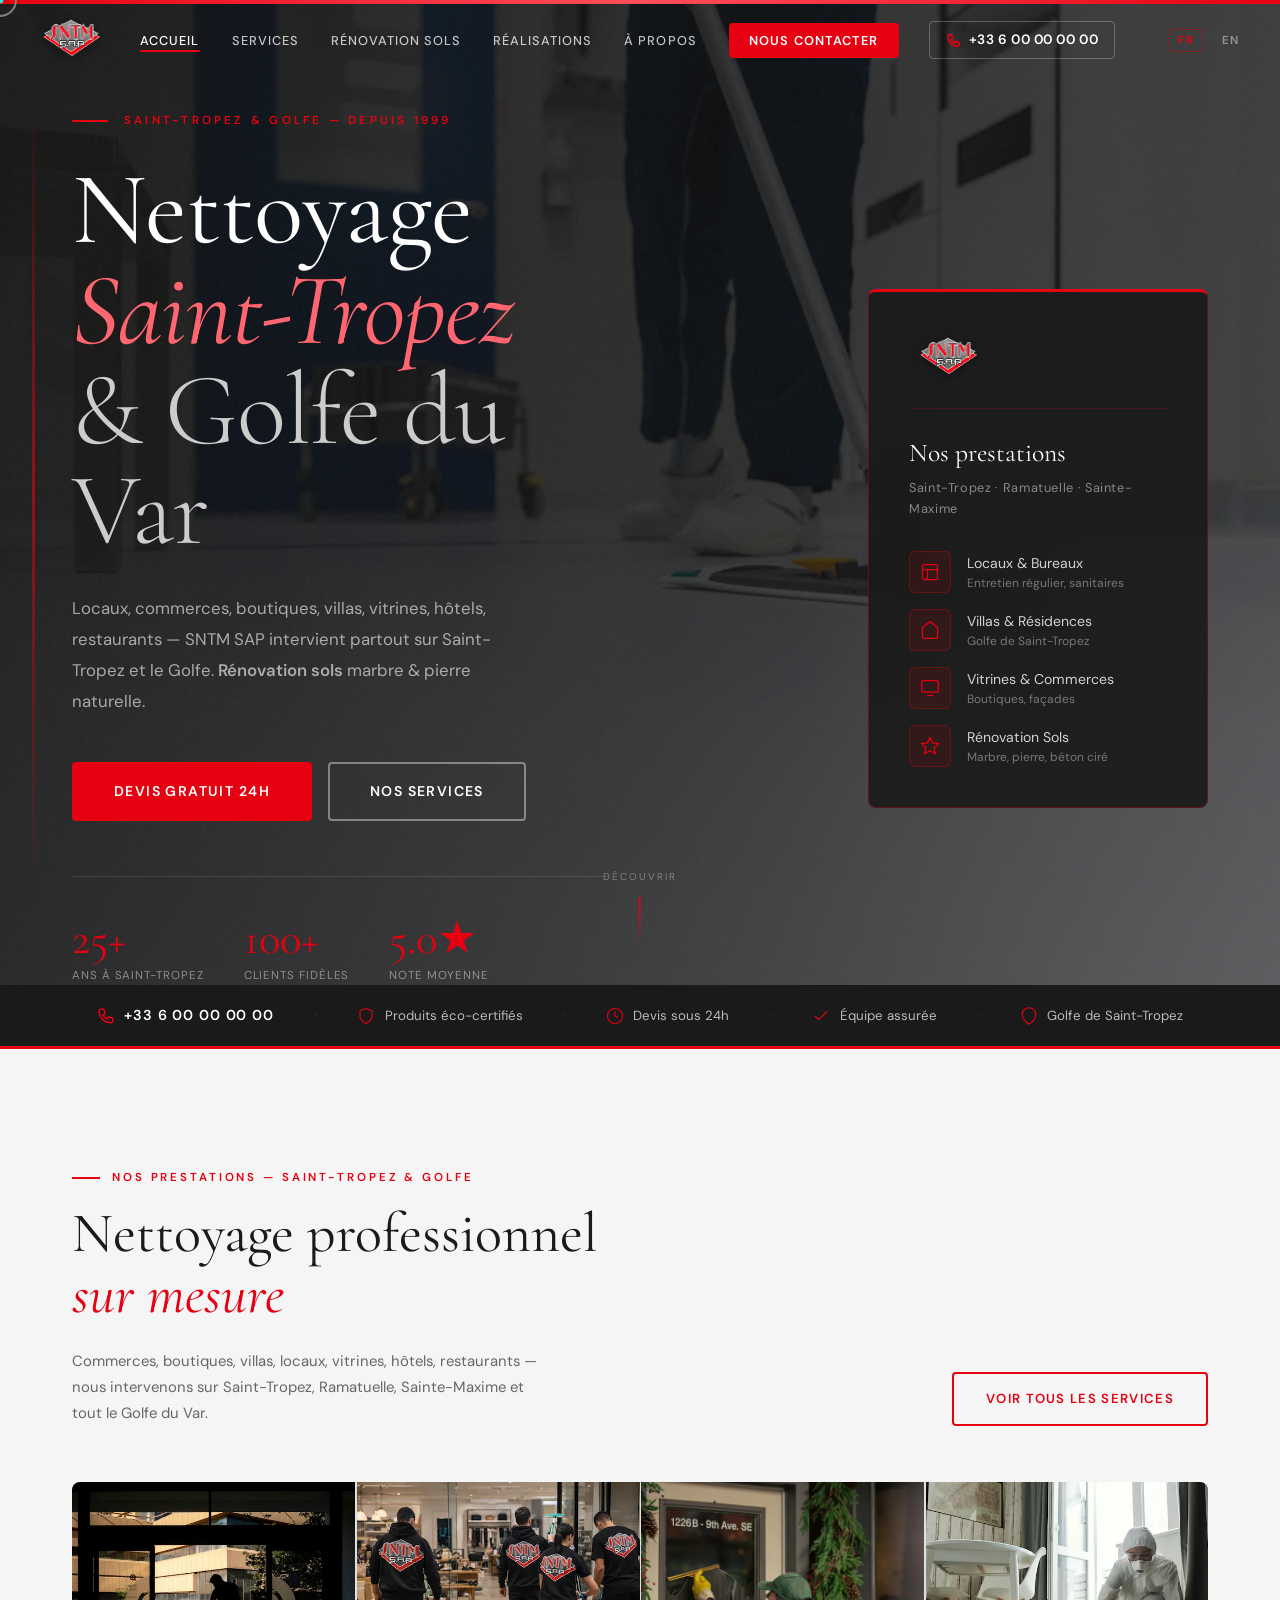
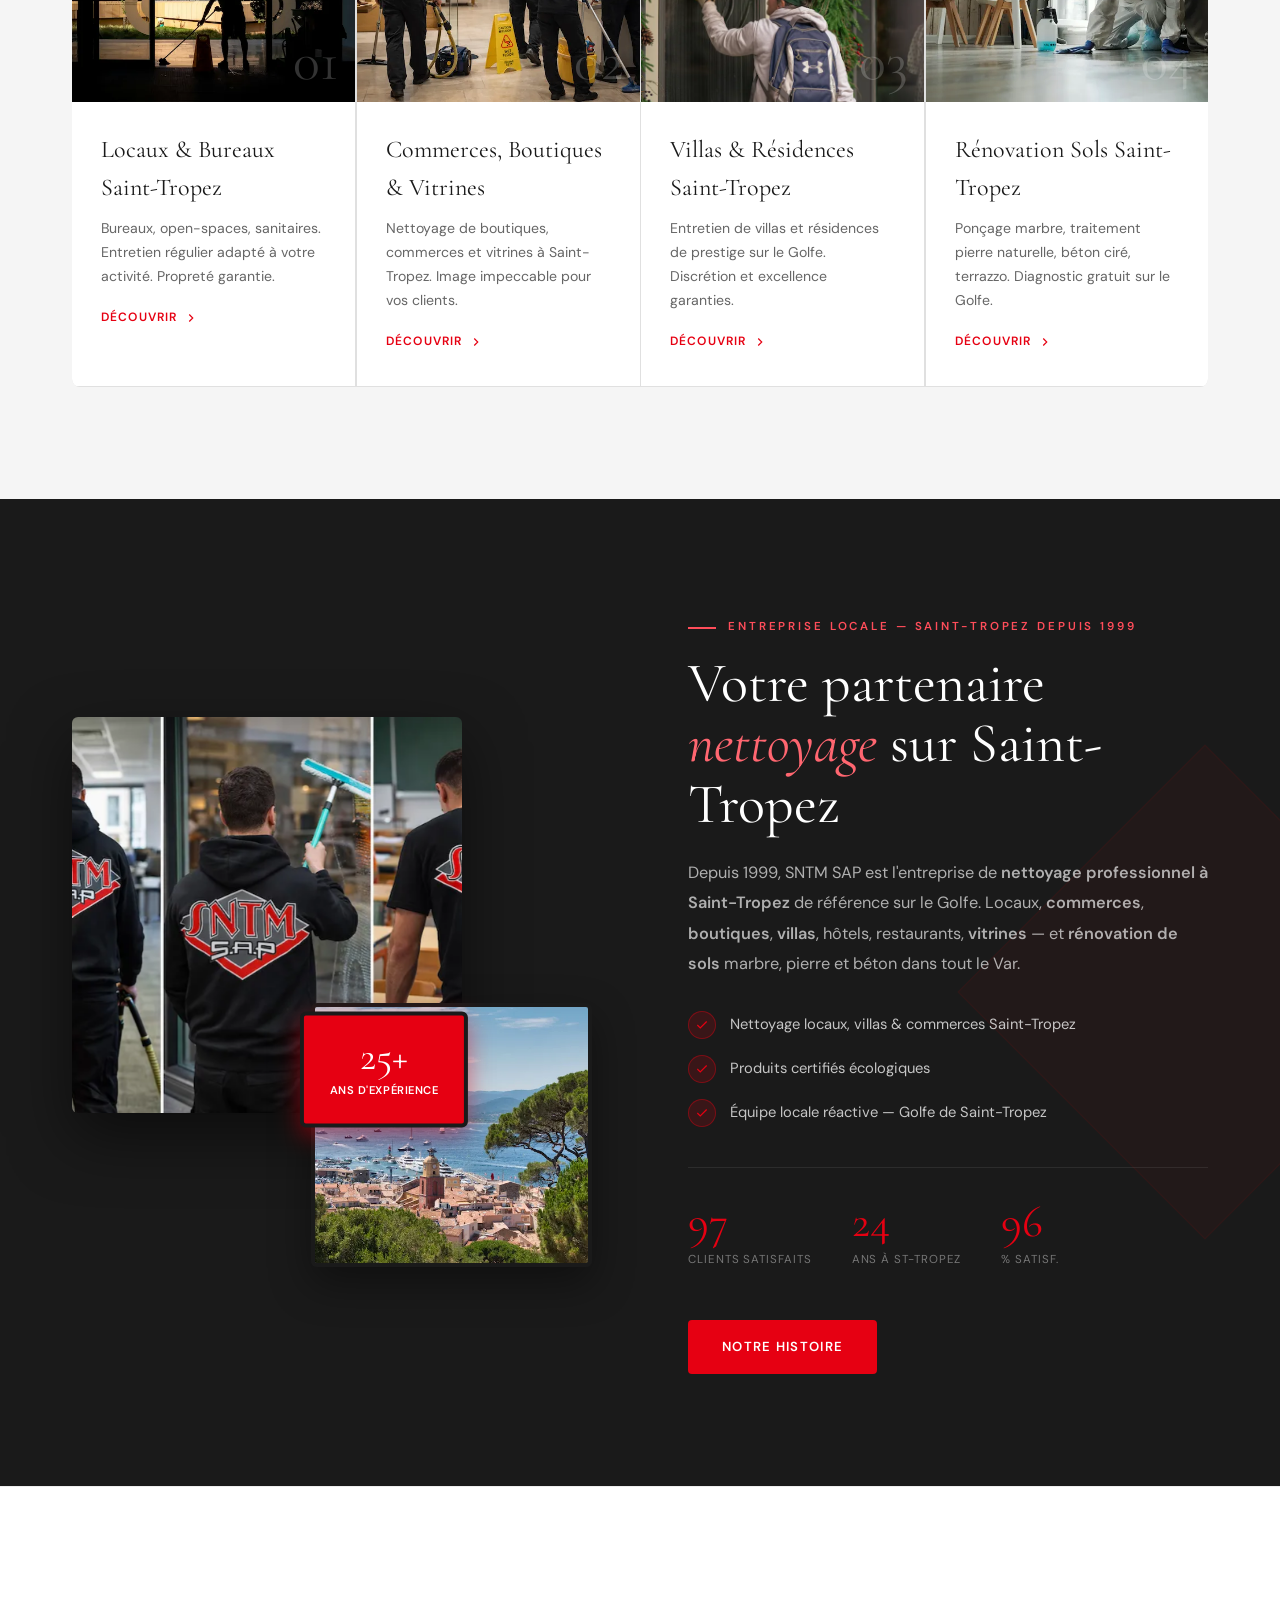
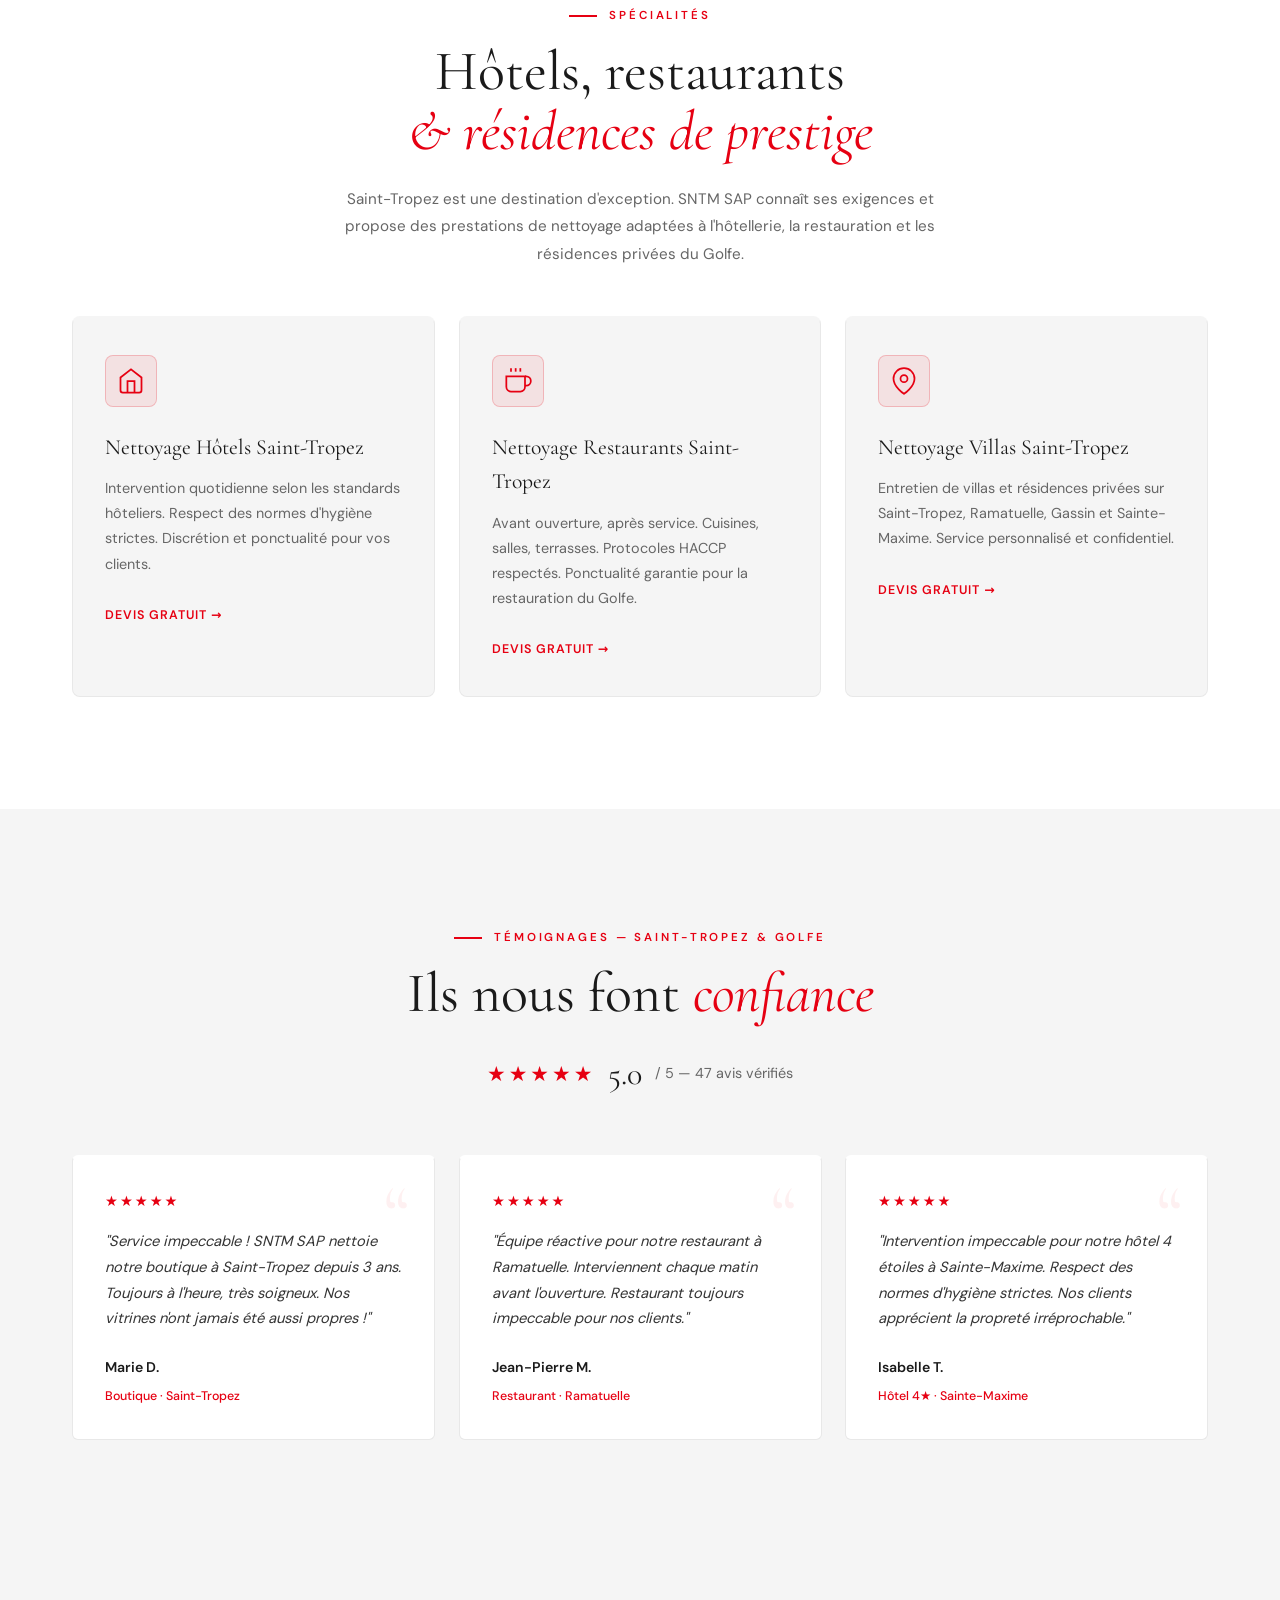
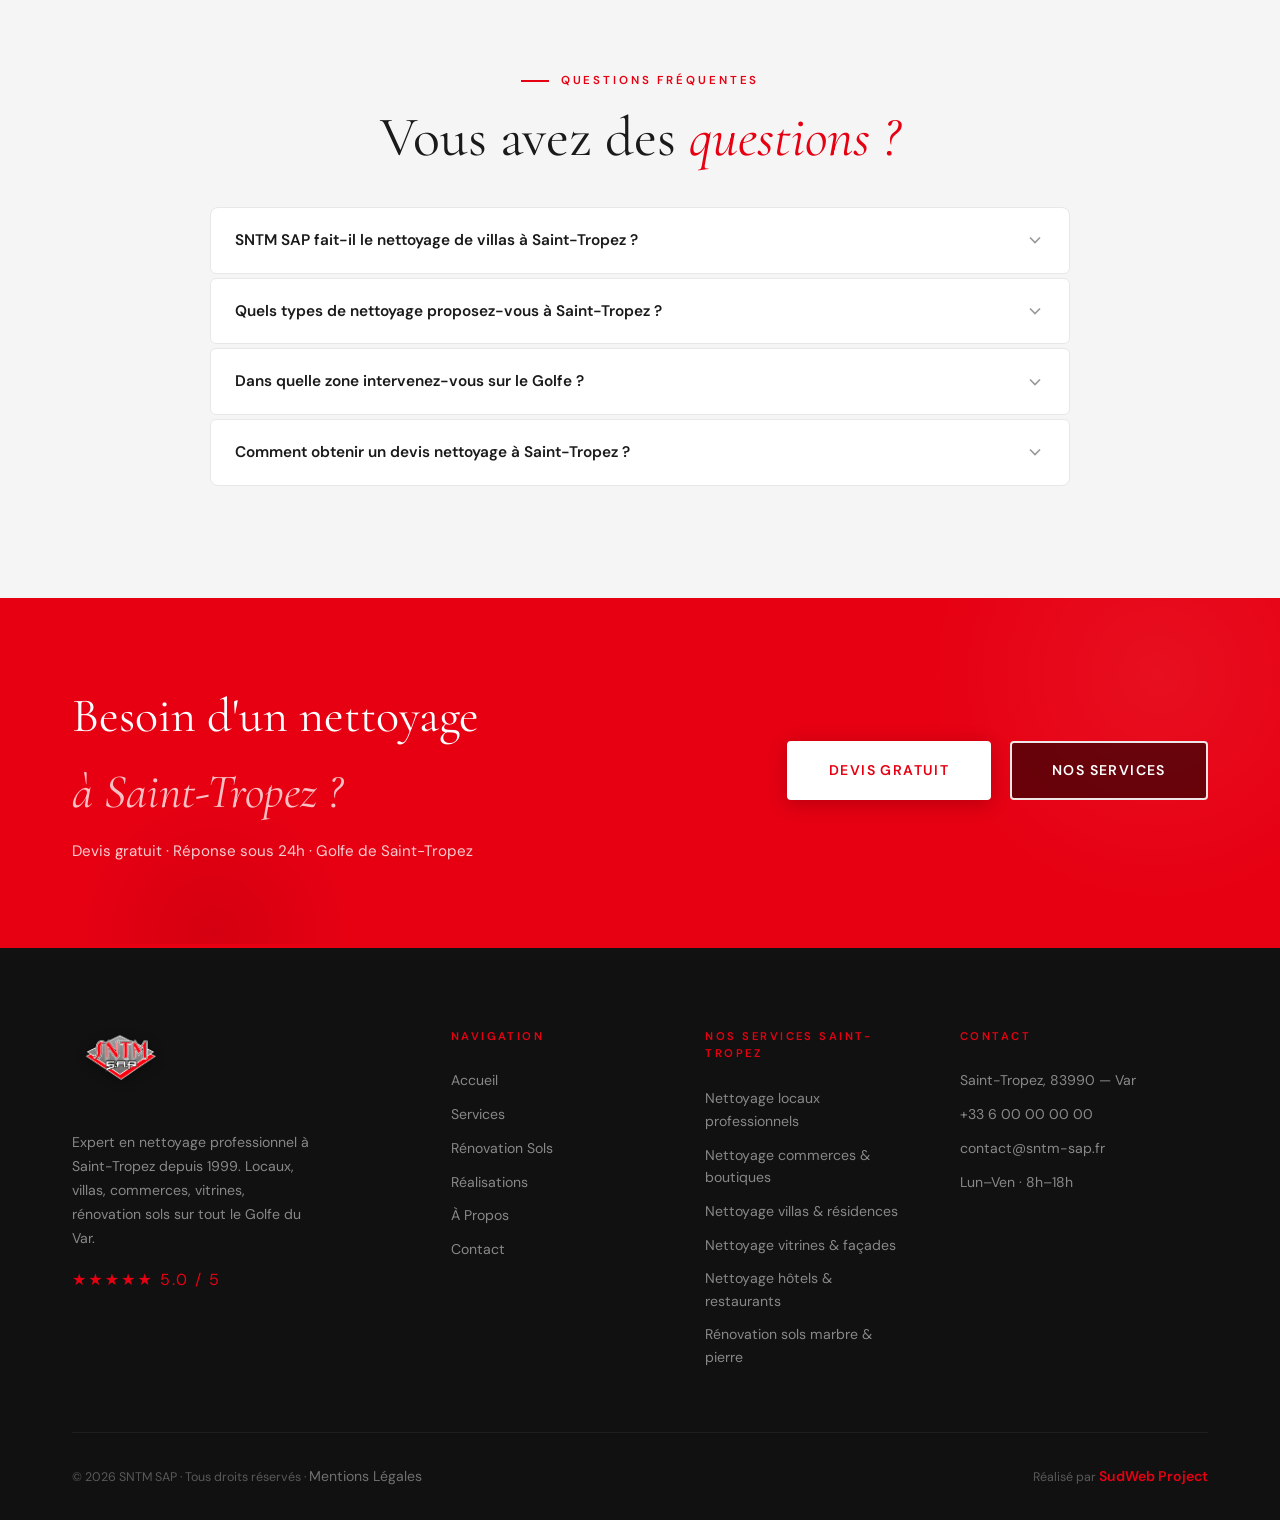
==== commit 6f3ee347: "Optimisation hero image - LCP mobile" ====
--- a/index.html
+++ b/index.html
@@ -57,7 +57,10 @@
     <link rel="preload" href="fonts/cormorant-garamond-v21-latin-italic.woff2" as="font" type="font/woff2" crossorigin>
     <link rel="preload" href="fonts/dm-sans-v17-latin-regular.woff2" as="font" type="font/woff2" crossorigin>
     <link rel="preload" href="fonts/dm-sans-v17-latin-500.woff2" as="font" type="font/woff2" crossorigin>
-    <link rel="preload" as="image" href="images/Hero-index-nettoyage-locaux.webp" fetchpriority="high">
+    <link rel="preload" as="image" href="images/Hero-index-nettoyage-locaux-1200.webp" fetchpriority="high"
+        media="(min-width:769px)">
+    <link rel="preload" as="image" href="images/Hero-index-nettoyage-locaux-768.webp" fetchpriority="high"
+        media="(max-width:768px)">
     <link rel="stylesheet" href="css/fonts.css">
 
     <link rel="stylesheet" href="css/style.css">
@@ -266,11 +269,11 @@
         <!-- HERO — H1 avec mot-clé principal "Nettoyage Saint-Tropez" -->
         <section class="hero" aria-label="Nettoyage professionnel Saint-Tropez">
             <div class="hero-bg">
-                <div class="hero-slide active" style="background-image:url('images/Hero-index-nettoyage-locaux.webp')">
-                </div>
-                <div class="hero-slide" style="background-image:url('images/nettoyage locaux pro.webp')"></div>
-                <div class="hero-slide" style="background-image:url('images/nettoyage locaux professionnels.webp')">
-                </div>
+                <!-- Image directe <img> — LCP optimal, pas de background CSS -->
+                <img src="images/nettoyage locaux professionnels-1200.webp" srcset="images/nettoyage locaux professionnels-768.webp,
+                  images/nettoyage locaux professionnels-1200.webp" sizes="100vw"
+                    alt="Nettoyage professionnel Saint-Tropez — SNTM SAP" class="hero-img-direct" width="1200"
+                    height="800" loading="eager" fetchpriority="high" decoding="sync">
                 <div class="hero-overlay"></div>
                 <div class="hero-grain"></div>
             </div>
--- a/css/style.css
+++ b/css/style.css
@@ -1153,4 +1153,29 @@
     font-size: 0.9rem;
     letter-spacing: 0.06em;
     color: #ffffff
+}
+
+/* ══ HERO IMAGE DIRECTE (remplace background CSS pour LCP optimal) ══ */
+.hero-bg {
+    position: relative;
+    overflow: hidden
+}
+
+.hero-img-direct {
+    position: absolute;
+    top: 0;
+    left: 0;
+    width: 100%;
+    height: 100%;
+    object-fit: cover;
+    object-position: center;
+    z-index: 0
+}
+
+.hero-overlay {
+    z-index: 1
+}
+
+.hero-grain {
+    z-index: 2
 }
